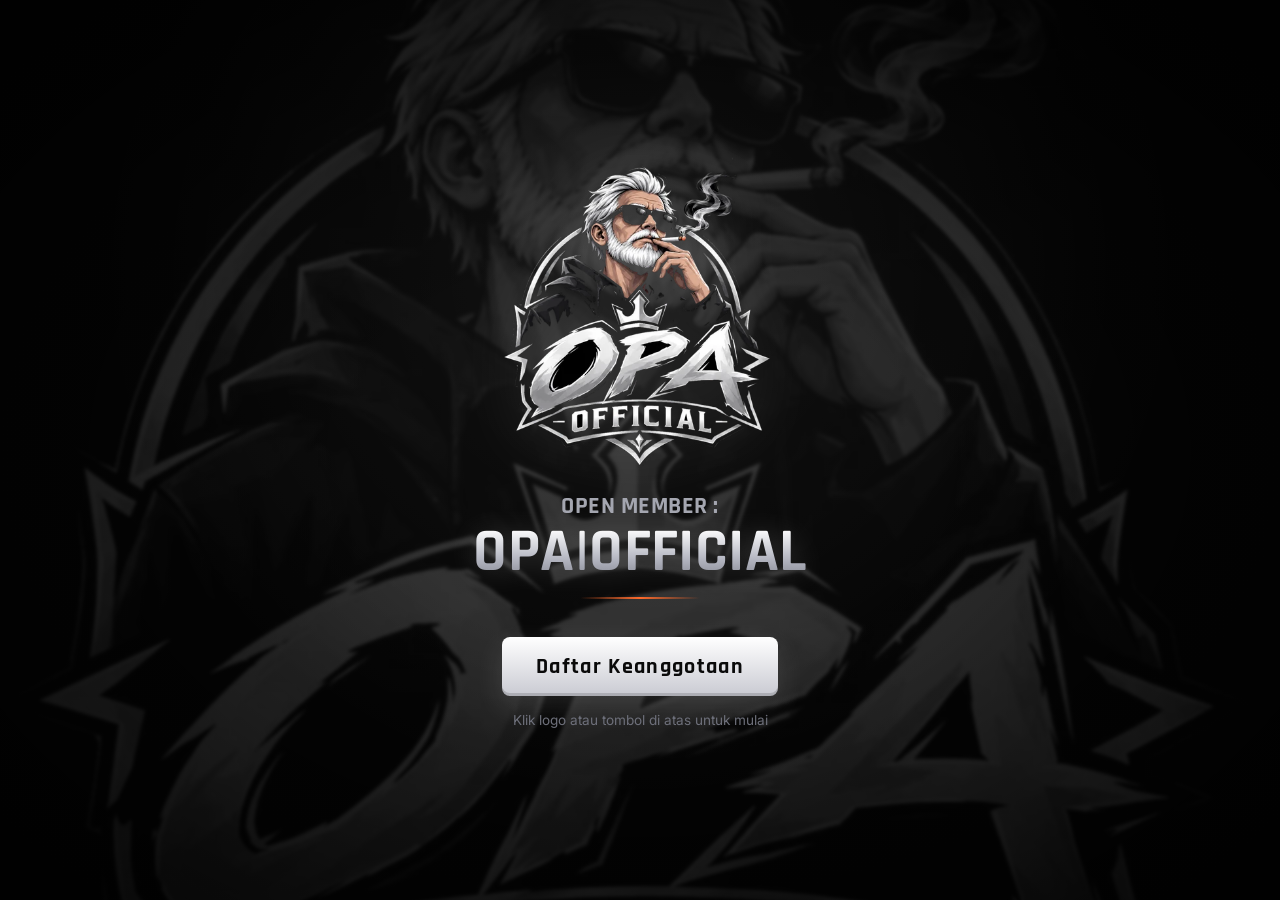
==== index.html @ 1a326c4a "Rename form-open-member.html to index.html" ====
<!DOCTYPE html>
<html lang="id">
<head>
<meta charset="UTF-8">
<meta name="viewport" content="width=device-width, initial-scale=1">
<title>OPEN MEMBER : OPA|OFFICIAL</title>
<link rel="icon" type="image/png" href="[data-uri]">
<link rel="preconnect" href="https://fonts.googleapis.com">
<link rel="preconnect" href="https://fonts.gstatic.com" crossorigin>
<link href="https://fonts.googleapis.com/css2?family=Inter:wght@400;500;600&family=Rajdhani:wght@600;700&display=swap" rel="stylesheet">
<style>
  :root {
    --black: #050505;
    --panel: rgba(16, 16, 20, 0.74);
    --field: rgba(255, 255, 255, 0.045);
    --line: rgba(255, 255, 255, 0.14);
    --line-strong: rgba(255, 255, 255, 0.4);
    --silver: #E9EAEE;
    --silver-dim: #A4A6B0;
    --ember: #FF6A2B;
    --ok: #7BE0A0;
    --error: #FF8A8A;
  }
  * { box-sizing: border-box; margin: 0; padding: 0; }
  html { -webkit-text-size-adjust: 100%; }

  body {
    font-family: 'Inter', system-ui, sans-serif;
    background: var(--black);
    color: var(--silver);
    min-height: 100vh;
    min-height: 100dvh;
    line-height: 1.5;
    overflow-x: hidden;
  }

  /* ===== BACKGROUND LOGO ===== */
  .bg { position: fixed; inset: 0; z-index: -3;
    background: radial-gradient(ellipse at 50% 30%, rgba(255,255,255,0.07) 0%, transparent 60%), var(--black); }
  .bg-logo {
    position: fixed; z-index: -2; top: 50%; left: 50%;
    width: min(150vmax, 1500px); aspect-ratio: 1;
    transform: translate(-50%, -46%);
    background: url("[data-uri]") center / contain no-repeat;
    opacity: 0.16; filter: grayscale(1) blur(1.5px); pointer-events: none;
  }
  .bg-vignette { position: fixed; inset: 0; z-index: -1;
    background: radial-gradient(ellipse at center, transparent 30%, rgba(0,0,0,0.85) 100%); pointer-events: none; }

  /* ===== KERANGKA HALAMAN + ANIMASI ===== */
  .stage { position: relative; min-height: 100vh; min-height: 100dvh; }
  .page {
    display: none;
    max-width: 540px; margin: 0 auto;
    padding: 30px 16px 56px;
    min-height: 100vh; min-height: 100dvh;
  }
  .page.active { display: block; }
  .page.enter-fwd  { animation: inFwd  .55s cubic-bezier(.2,.8,.2,1) both; }
  .page.enter-back { animation: inBack .55s cubic-bezier(.2,.8,.2,1) both; }
  .page.leave-fwd  { display: block; position: absolute; inset: 0; width: 100%; animation: outFwd  .35s ease-in both; pointer-events: none; }
  .page.leave-back { display: block; position: absolute; inset: 0; width: 100%; animation: outBack .35s ease-in both; pointer-events: none; }
  @keyframes inFwd   { from { opacity: 0; transform: translateX(46px) scale(.985); filter: blur(6px); } to { opacity: 1; transform: none; filter: none; } }
  @keyframes inBack  { from { opacity: 0; transform: translateX(-46px) scale(.985); filter: blur(6px); } to { opacity: 1; transform: none; filter: none; } }
  @keyframes outFwd  { to { opacity: 0; transform: translateX(-46px) scale(.985); filter: blur(6px); } }
  @keyframes outBack { to { opacity: 0; transform: translateX(46px) scale(.985); filter: blur(6px); } }

  /* Indikator langkah */
  .steps { display: flex; gap: 8px; justify-content: center; margin-bottom: 22px; }
  .steps span { width: 34px; height: 4px; border-radius: 4px; background: rgba(255,255,255,0.16); transition: background .3s, width .3s; }
  .steps span.on { background: var(--silver); }
  .steps span.now { background: var(--ember); width: 48px; }

  /* ===== JUDUL ===== */
  .logo { width: clamp(170px, 52vw, 250px); height: auto; display: block; margin: 0 auto 6px;
    filter: drop-shadow(0 10px 34px rgba(255,255,255,0.14)); }
  .logo-sm { width: clamp(96px, 28vw, 130px); }
  h1 { font-family: 'Rajdhani', sans-serif; font-weight: 700; line-height: 1; letter-spacing: 0.02em; text-align: center; }
  h1 .top { display: block; font-size: clamp(1.15rem, 4.6vw, 1.5rem); color: var(--silver-dim); margin-bottom: 4px; }
  h1 .name {
    display: block; font-size: clamp(2.2rem, 10.2vw, 3.8rem);
    background: linear-gradient(180deg, #FFFFFF 10%, #B5B7C2 60%, #7D7F8A 100%);
    -webkit-background-clip: text; background-clip: text; -webkit-text-fill-color: transparent;
    filter: drop-shadow(0 2px 14px rgba(255,255,255,0.18));
  }
  h2.title {
    font-family: 'Rajdhani', sans-serif; font-weight: 700; text-align: center;
    font-size: clamp(2rem, 9vw, 2.8rem); line-height: 1.05; letter-spacing: 0.03em;
    background: linear-gradient(180deg, #FFFFFF 10%, #A9ABB6 100%);
    -webkit-background-clip: text; background-clip: text; -webkit-text-fill-color: transparent;
  }
  .rule { width: 120px; height: 2px; margin: 14px auto 12px; background: linear-gradient(90deg, transparent, var(--ember), transparent); }
  .sub { color: var(--silver-dim); font-size: 0.96rem; max-width: 40ch; margin: 0 auto; text-align: center; }

  /* ===== HALAMAN 1: LANDING ===== */
  #p1 { display: none; }
  #p1.active, #p1.leave-fwd, #p1.leave-back { display: flex; }
  #p1 { flex-direction: column; align-items: center; justify-content: center; text-align: center; }
  #p1.leave-fwd, #p1.leave-back { position: absolute; }
  .logo-btn {
    background: none; border: 0; cursor: pointer; display: block; margin: 0 auto 10px; position: relative;
    -webkit-tap-highlight-color: transparent; border-radius: 50%;
  }
  .logo-btn .logo { width: clamp(230px, 68vw, 340px); margin: 0 auto; transition: transform .3s cubic-bezier(.2,.8,.2,1), filter .3s;
    animation: float 4.5s ease-in-out infinite; }
  .logo-btn:hover .logo { transform: scale(1.05); filter: drop-shadow(0 14px 44px rgba(255,255,255,0.28)); }
  .logo-btn:active .logo { transform: scale(.97); }
  .logo-btn:focus-visible { outline: 3px solid var(--ember); outline-offset: 6px; }
  @keyframes float { 0%,100% { transform: translateY(0); } 50% { transform: translateY(-9px); } }
  .logo-btn:hover .logo, .logo-btn:active .logo { animation: none; }

  .cta {
    margin-top: 26px; font-family: 'Rajdhani', sans-serif; font-weight: 700; font-size: 1.4rem; letter-spacing: 0.06em;
    color: #0A0A0A; background: linear-gradient(180deg, #FFFFFF 0%, #C9CAD2 100%);
    border: 0; border-radius: 8px; padding: 15px 34px; cursor: pointer;
    box-shadow: 0 10px 30px rgba(255,255,255,0.12), inset 0 -3px 0 rgba(0,0,0,0.15);
    transition: transform .1s, filter .2s, box-shadow .2s;
  }
  .cta:hover { filter: brightness(1.06); box-shadow: 0 14px 36px rgba(255,255,255,0.2), inset 0 -3px 0 rgba(0,0,0,0.15); }
  .cta:active { transform: translateY(1px); }
  .tap-hint { margin-top: 14px; color: #6E707B; font-size: 0.85rem; }

  /* ===== KARTU ===== */
  .card {
    position: relative; background: var(--panel);
    -webkit-backdrop-filter: blur(14px); backdrop-filter: blur(14px);
    border: 1px solid var(--line); padding: 26px 22px 24px;
    clip-path: polygon(0 0, calc(100% - 26px) 0, 100% 26px, 100% 100%, 26px 100%, 0 calc(100% - 26px));
    box-shadow: 0 30px 60px rgba(0,0,0,0.5);
  }
  .card::before { content: ""; position: absolute; top: 0; left: 0; right: 26px; height: 2px;
    background: linear-gradient(90deg, var(--ember), rgba(255,106,43,0) 70%); }
  .page header { margin-bottom: 22px; }

  /* ===== HALAMAN 2: PERATURAN ===== */
  .rules { list-style: none; }
  .rules li { display: flex; gap: 13px; align-items: flex-start; padding: 11px 0; border-bottom: 1px solid rgba(255,255,255,0.08); }
  .rules li:last-child { border-bottom: 0; }
  .rules .ic { flex: 0 0 24px; height: 24px; border-radius: 6px; background: rgba(255,106,43,0.14); border: 1px solid rgba(255,106,43,0.5);
    display: grid; place-items: center; margin-top: 1px; }
  .rules .ic svg { width: 14px; height: 14px; stroke: var(--ember); }
  .rules b { display: block; font-weight: 600; color: #fff; }
  .rules small { display: block; color: var(--silver-dim); font-size: 0.86rem; margin-top: 1px; }
  .rules .stat { margin-left: auto; align-self: center; flex: none; font-family: 'Rajdhani', sans-serif; font-weight: 700; font-size: 1.05rem;
    color: #0A0A0A; background: linear-gradient(180deg,#fff,#C9CAD2); border-radius: 6px; padding: 2px 10px; }

  .agree { display: flex; gap: 12px; align-items: flex-start; margin-top: 20px; padding: 14px; cursor: pointer;
    background: var(--field); border: 1px solid var(--line); border-radius: 8px; transition: border-color .15s; }
  .agree:hover { border-color: var(--line-strong); }
  .agree input { position: absolute; opacity: 0; pointer-events: none; }
  .agree .box { flex: 0 0 22px; height: 22px; border-radius: 5px; border: 1.5px solid var(--line-strong); display: grid; place-items: center; margin-top: 1px; transition: all .15s; }
  .agree .box svg { width: 14px; height: 14px; stroke: #111; opacity: 0; transform: scale(.5); transition: all .15s; }
  .agree input:checked + .box { background: #fff; border-color: #fff; }
  .agree input:checked + .box svg { opacity: 1; transform: scale(1); }
  .agree input:focus-visible + .box { outline: 2px solid var(--ember); outline-offset: 2px; }
  .agree span.t { font-size: 0.93rem; }

  /* ===== HALAMAN 3: FASILITAS ===== */
  .fac { display: grid; gap: 14px; }
  .fac-item { display: flex; gap: 16px; align-items: center; padding: 16px; background: var(--field); border: 1px solid var(--line); border-radius: 10px; }
  .fac-item .num { flex: 0 0 46px; height: 46px; display: grid; place-items: center; border-radius: 10px;
    font-family: 'Rajdhani', sans-serif; font-weight: 700; font-size: 1.6rem; color: #0A0A0A; background: linear-gradient(180deg,#fff,#C9CAD2); }
  .fac-item b { display: block; font-size: 1.05rem; color: #fff; }
  .fac-item small { color: var(--silver-dim); }
  .fac-soon { display: flex; gap: 12px; align-items: center; padding: 15px 16px; border: 1.5px dashed rgba(255,106,43,0.55); border-radius: 10px; color: #FFC3A6; background: rgba(255,106,43,0.06); }
  .fac-soon svg { flex: none; width: 22px; height: 22px; stroke: var(--ember); }
  .fac-soon b { display: block; color: #FFD9C4; }
  .fac-soon small { color: #C9987F; }

  /* ===== HALAMAN 4: FORM ===== */
  .field { margin-bottom: 20px; }
  label, .label { display: block; font-weight: 600; font-size: 0.93rem; margin-bottom: 8px; color: var(--silver); }
  .hint { font-weight: 400; color: var(--silver-dim); font-size: 0.82rem; margin-left: 4px; }

  input[type="text"], input[type="tel"], input[type="number"] {
    width: 100%; background: var(--field); border: 1px solid var(--line); border-radius: 8px; color: #fff;
    font: inherit; padding: 14px 15px; transition: border-color .15s, background .15s, box-shadow .15s;
  }
  input::placeholder { color: #6E707B; }
  input[type="text"]:focus, input[type="tel"]:focus, input[type="number"]:focus {
    outline: none; border-color: var(--silver); background: rgba(255,255,255,0.075); box-shadow: 0 0 0 3px rgba(255,255,255,0.12); }
  input.invalid { border-color: var(--error); }
  input.valid { border-color: rgba(123,224,160,0.7); }
  input[type=number]::-webkit-inner-spin-button { opacity: .4; }

  /* Input WhatsApp dengan awalan +62 */
  .wa-wrap { display: flex; align-items: stretch; }
  .wa-wrap .prefix { display: flex; align-items: center; gap: 6px; padding: 0 13px; background: rgba(255,255,255,0.09);
    border: 1px solid var(--line); border-right: 0; border-radius: 8px 0 0 8px; font-weight: 600; color: #fff; white-space: nowrap; }
  .wa-wrap input { border-radius: 0 8px 8px 0; letter-spacing: .04em; }
  .wa-preview { margin-top: 8px; padding: 9px 12px; border-radius: 8px; font-size: 0.88rem; display: none;
    background: rgba(123,224,160,0.08); border: 1px solid rgba(123,224,160,0.35); color: var(--ok); }
  .wa-preview.show { display: block; }
  .wa-preview b { color: #fff; letter-spacing: .04em; }

  .choices { display: flex; flex-wrap: wrap; gap: 10px; }
  .choices input { position: absolute; opacity: 0; pointer-events: none; }
  .choices label { margin: 0; cursor: pointer; background: var(--field); border: 1px solid var(--line); border-radius: 8px;
    padding: 11px 18px; font-weight: 500; color: var(--silver-dim); transition: all .15s; }
  .choices label:hover { border-color: var(--line-strong); color: var(--silver); }
  .choices input:checked + label { background: linear-gradient(180deg, #FFFFFF, #CFD0D8); border-color: #fff; color: #111; font-weight: 600; box-shadow: 0 6px 20px rgba(255,255,255,0.14); }
  .choices input:focus-visible + label { outline: 2px solid var(--ember); outline-offset: 2px; }

  /* Kolom Discord yang muncul saat pilih Ya */
  .reveal { display: grid; grid-template-rows: 0fr; opacity: 0; transition: grid-template-rows .4s cubic-bezier(.2,.8,.2,1), opacity .35s, margin .4s; margin-top: 0; }
  .reveal > div { overflow: hidden; }
  .reveal.open { grid-template-rows: 1fr; opacity: 1; margin-top: 14px; }
  .reveal .inner { padding: 2px 2px 4px; }

  .msg { color: var(--error); font-size: 0.84rem; margin-top: 6px; min-height: 1em; }

  /* Tombol umum */
  .btn-main {
    width: 100%; margin-top: 8px; font-family: 'Rajdhani', sans-serif; font-weight: 700; font-size: 1.35rem; letter-spacing: 0.06em;
    color: #0A0A0A; background: linear-gradient(180deg, #FFFFFF 0%, #C9CAD2 100%); border: 0; border-radius: 8px; padding: 15px; cursor: pointer;
    box-shadow: 0 10px 30px rgba(255,255,255,0.12), inset 0 -3px 0 rgba(0,0,0,0.15); transition: transform .1s, box-shadow .2s, filter .2s, opacity .2s;
  }
  .btn-main:hover:not(:disabled) { filter: brightness(1.06); box-shadow: 0 14px 36px rgba(255,255,255,0.2), inset 0 -3px 0 rgba(0,0,0,0.15); }
  .btn-main:active:not(:disabled) { transform: translateY(1px); }
  .btn-main:disabled { opacity: .35; cursor: not-allowed; box-shadow: none; }
  .btn-back { display: block; margin: 14px auto 0; background: none; border: 0; color: var(--silver-dim); font: inherit; font-weight: 500; cursor: pointer; padding: 8px 14px; border-radius: 6px; }
  .btn-back:hover { color: #fff; background: rgba(255,255,255,0.06); }
  button:focus-visible { outline: 3px solid var(--ember); outline-offset: 3px; }

  .hp { position: absolute; left: -9999px; }

  /* ===== SUKSES ===== */
  .done { display: none; text-align: center; padding: 14px 4px 6px; }
  .done .check { width: 64px; height: 64px; margin: 0 auto 14px; border-radius: 50%; display: grid; place-items: center;
    background: rgba(123,224,160,0.12); border: 2px solid var(--ok); animation: pop .5s cubic-bezier(.2,1.4,.4,1) both; }
  .done .check svg { width: 30px; height: 30px; stroke: var(--ok); }
  @keyframes pop { from { transform: scale(.3); opacity: 0; } to { transform: none; opacity: 1; } }
  .done h2 { font-family: 'Rajdhani', sans-serif; font-size: 2.2rem; line-height: 1.05; margin-bottom: 10px;
    background: linear-gradient(180deg, #fff, #A9ABB6); -webkit-background-clip: text; background-clip: text; -webkit-text-fill-color: transparent; }
  .done p { color: var(--silver-dim); }
  .done button.again { margin-top: 20px; background: transparent; color: var(--silver); border: 1px solid var(--line-strong); border-radius: 8px; padding: 11px 20px; font: inherit; font-weight: 600; cursor: pointer; }
  .done button.again:hover { background: rgba(255,255,255,0.08); }

  footer { text-align: center; margin-top: 22px; color: #5F616C; font-size: 0.8rem; }

  @media (prefers-reduced-motion: reduce) {
    * { animation-duration: .01ms !important; animation-iteration-count: 1 !important; transition-duration: .01ms !important; }
  }
</style>

</head>
<body>
<div class="bg" aria-hidden="true"></div>
<div class="bg-logo" aria-hidden="true"></div>
<div class="bg-vignette" aria-hidden="true"></div>

<div class="stage">

  <!-- ================= HALAMAN 1: LOGO ================= -->
  <section class="page active" id="p1" data-step="1">
    <button class="logo-btn" type="button" data-go="2" aria-label="Daftar Keanggotaan OPA Official">
      <img class="logo" data-logo alt="Logo OPA Official">
    </button>
    <h1>
      <span class="top">OPEN MEMBER :</span>
      <span class="name">OPA|OFFICIAL</span>
    </h1>
    <div class="rule"></div>
    <button class="cta" type="button" data-go="2">Daftar Keanggotaan</button>
    <p class="tap-hint">Klik logo atau tombol di atas untuk mulai</p>
  </section>

  <!-- ================= HALAMAN 2: PERATURAN ================= -->
  <section class="page" id="p2" data-step="2">
    <div class="steps" aria-hidden="true"><span></span><span></span><span></span><span></span></div>
    <header>
      <img class="logo logo-sm" data-logo alt="">
      <h2 class="title">PERSYARATAN</h2>
      <div class="rule"></div>
      <p class="sub">Baca semua syarat di bawah. Kamu hanya bisa lanjut kalau memenuhi semuanya.</p>
    </header>

    <div class="card">
      <ul class="rules">
        <li><span class="ic"><svg viewBox="0 0 24 24" fill="none" stroke-width="3" stroke-linecap="round" stroke-linejoin="round"><path d="M5 12.5l4.5 4.5L19 7.5"/></svg></span><div><b>Akun pribadi</b><small>Bukan akun titipan.</small></div></li>
        <li><span class="ic"><svg viewBox="0 0 24 24" fill="none" stroke-width="3" stroke-linecap="round" stroke-linejoin="round"><path d="M5 12.5l4.5 4.5L19 7.5"/></svg></span><div><b>No double guild</b><small>Tidak tergabung di guild lain.</small></div></li>
        <li><span class="ic"><svg viewBox="0 0 24 24" fill="none" stroke-width="3" stroke-linecap="round" stroke-linejoin="round"><path d="M5 12.5l4.5 4.5L19 7.5"/></svg></span><div><b>Player aktif</b><small>Aktif di game maupun Discord.</small></div></li>
        <li><span class="ic"><svg viewBox="0 0 24 24" fill="none" stroke-width="3" stroke-linecap="round" stroke-linejoin="round"><path d="M5 12.5l4.5 4.5L19 7.5"/></svg></span><div><b>Usia 18+</b><small>Sudah dewasa.</small></div><span class="stat">18+</span></li>
        <li><span class="ic"><svg viewBox="0 0 24 24" fill="none" stroke-width="3" stroke-linecap="round" stroke-linejoin="round"><path d="M5 12.5l4.5 4.5L19 7.5"/></svg></span><div><b>No kutu loncat</b><small>Tidak pindah-pindah guild.</small></div></li>
        <li><span class="ic"><svg viewBox="0 0 24 24" fill="none" stroke-width="3" stroke-linecap="round" stroke-linejoin="round"><path d="M5 12.5l4.5 4.5L19 7.5"/></svg></span><div><b>Level akun minimal 40</b><small>Minimum level akun untuk bergabung.</small></div><span class="stat">Lv 40</span></li>
        <li><span class="ic"><svg viewBox="0 0 24 24" fill="none" stroke-width="3" stroke-linecap="round" stroke-linejoin="round"><path d="M5 12.5l4.5 4.5L19 7.5"/></svg></span><div><b>Siap CN</b><small>War, room, dan turnamen.</small></div></li>
        <li><span class="ic"><svg viewBox="0 0 24 24" fill="none" stroke-width="3" stroke-linecap="round" stroke-linejoin="round"><path d="M5 12.5l4.5 4.5L19 7.5"/></svg></span><div><b>Good attitude</b><small>Asik, sopan, dan mudah berbaur.</small></div></li>
        <li><span class="ic"><svg viewBox="0 0 24 24" fill="none" stroke-width="3" stroke-linecap="round" stroke-linejoin="round"><path d="M5 12.5l4.5 4.5L19 7.5"/></svg></span><div><b>Siap membentuk tim</b><small>Di dalam guild.</small></div></li>
        <li><span class="ic"><svg viewBox="0 0 24 24" fill="none" stroke-width="3" stroke-linecap="round" stroke-linejoin="round"><path d="M5 12.5l4.5 4.5L19 7.5"/></svg></span><div><b>Tidak menggunakan cheat</b><small>Tidak pakai cheat, file, atau pihak ketiga.</small></div></li>
        <li><span class="ic"><svg viewBox="0 0 24 24" fill="none" stroke-width="3" stroke-linecap="round" stroke-linejoin="round"><path d="M5 12.5l4.5 4.5L19 7.5"/></svg></span><div><b>Siap mengikuti arahan</b><small>Patuh pada arahan dan peraturan guild.</small></div></li>
      </ul>

      <label class="agree" for="agree">
        <input type="checkbox" id="agree">
        <span class="box"><svg viewBox="0 0 24 24" fill="none" stroke-width="3.2" stroke-linecap="round" stroke-linejoin="round"><path d="M5 12.5l4.5 4.5L19 7.5"/></svg></span>
        <span class="t">Saya sudah membaca dan memenuhi semua persyaratan di atas.</span>
      </label>

      <button class="btn-main" type="button" id="toP3" data-go="3" disabled>Lanjut</button>
      <button class="btn-back" type="button" data-go="1">Kembali</button>
    </div>
  </section>

  <!-- ================= HALAMAN 3: FASILITAS ================= -->
  <section class="page" id="p3" data-step="3">
    <div class="steps" aria-hidden="true"><span></span><span></span><span></span><span></span></div>
    <header>
      <img class="logo logo-sm" data-logo alt="">
      <h2 class="title">GUILD FACILITIES</h2>
      <div class="rule"></div>
      <p class="sub">Yang kamu dapat setelah jadi member OPA OFFICIAL.</p>
    </header>

    <div class="card">
      <div class="fac">
        <div class="fac-item">
          <div class="num">1</div>
          <div><b>FT Di Tanggung Admin</b><small>Biaya FT ditanggung penuh oleh admin.</small></div>
        </div>
        <div class="fac-item">
          <div class="num">2</div>
          <div><b>Turnamen Guild Berhadiah</b><small>Turnamen internal dengan hadiah untuk member.</small></div>
        </div>
        <div class="fac-soon">
          <svg viewBox="0 0 24 24" fill="none" stroke-width="2" stroke-linecap="round" stroke-linejoin="round"><path d="M12 3v3M12 18v3M3 12h3M18 12h3M5.6 5.6l2.1 2.1M16.3 16.3l2.1 2.1M18.4 5.6l-2.1 2.1M7.7 16.3l-2.1 2.1"/></svg>
          <div><b>Fasilitas akan terus bertambah</b><small>Diupdate setiap guild makin besar.</small></div>
        </div>
      </div>

      <button class="btn-main" type="button" data-go="4" style="margin-top:22px;">Lanjut isi data</button>
      <button class="btn-back" type="button" data-go="2">Kembali</button>
    </div>
  </section>

  <!-- ================= HALAMAN 4: FORM ================= -->
  <section class="page" id="p4" data-step="4">
    <div class="steps" aria-hidden="true"><span></span><span></span><span></span><span></span></div>
    <header>
      <img class="logo logo-sm" data-logo alt="">
      <h2 class="title">DATA PENDAFTARAN</h2>
      <div class="rule"></div>
      <p class="sub">Isi dengan benar. Admin akan menghubungi lewat WhatsApp.</p>
    </header>

    <div class="card">
      <form id="form" novalidate>
        <input type="text" name="_honey" class="hp" tabindex="-1" autocomplete="off">

        <div class="field">
          <label for="nickname">Nickname</label>
          <input type="text" id="nickname" name="Nickname" placeholder="Nama panggilan di game" autocomplete="off" required>
          <div class="msg" data-for="nickname"></div>
        </div>

        <div class="field">
          <label for="idgame">ID Game</label>
          <input type="text" id="idgame" name="ID Game" placeholder="Contoh: 123456789" inputmode="numeric" autocomplete="off" required>
          <div class="msg" data-for="idgame"></div>
        </div>

        <div class="field">
          <label for="wa">No. WhatsApp <span class="hint">(tanpa angka 0 di depan)</span></label>
          <div class="wa-wrap">
            <span class="prefix">🇮🇩 +62</span>
            <input type="tel" id="wa" placeholder="812 3456 7890" inputmode="numeric" autocomplete="off" maxlength="14" required>
          </div>
          <div class="wa-preview" id="waPreview" aria-live="polite">Nomor yang tersimpan: <b id="waShow"></b></div>
          <div class="msg" data-for="wa"></div>
        </div>

        <div class="field">
          <label for="wa2">Ketik ulang No. WhatsApp <span class="hint">(biar tidak salah)</span></label>
          <div class="wa-wrap">
            <span class="prefix">🇮🇩 +62</span>
            <input type="tel" id="wa2" placeholder="Ulangi nomor di atas" inputmode="numeric" autocomplete="off" maxlength="14" required>
          </div>
          <div class="msg" data-for="wa2"></div>
        </div>

        <div class="field">
          <label for="usia">Usia</label>
          <input type="number" id="usia" name="Usia" placeholder="Minimal 18" min="18" max="80" inputmode="numeric" required>
          <div class="msg" data-for="usia"></div>
        </div>

        <div class="field">
          <span class="label">Level Akun <span class="hint">(minimal Lv 40)</span></span>
          <div class="choices" role="radiogroup" aria-label="Level Akun">
            <input type="radio" id="lv1" name="Level Akun" value="40 - 59"><label for="lv1">40 - 59</label>
            <input type="radio" id="lv2" name="Level Akun" value="60 - 79"><label for="lv2">60 - 79</label>
            <input type="radio" id="lv3" name="Level Akun" value="80+"><label for="lv3">80+</label>
          </div>
          <div class="msg" data-for="level"></div>
        </div>

        <div class="field">
          <span class="label">Siap Cn? <span class="hint">(war / room / turnamen)</span></span>
          <div class="choices" role="radiogroup" aria-label="Siap Cn">
            <input type="radio" id="cn1" name="Siap Cn" value="Siap"><label for="cn1">Siap</label>
            <input type="radio" id="cn2" name="Siap Cn" value="Belum siap"><label for="cn2">Belum siap</label>
          </div>
          <div class="msg" data-for="cn"></div>
        </div>

        <div class="field">
          <span class="label">Apakah kamu punya Discord?</span>
          <div class="choices" role="radiogroup" aria-label="Punya Discord">
            <input type="radio" id="dc1" name="Punya Discord" value="Ya"><label for="dc1">Ya</label>
            <input type="radio" id="dc2" name="Punya Discord" value="Tidak"><label for="dc2">Tidak</label>
          </div>
          <div class="reveal" id="dcReveal">
            <div><div class="inner">
              <label for="dcname">Username Discord</label>
              <input type="text" id="dcname" name="Username Discord" placeholder="Contoh: opa_official" autocomplete="off" autocapitalize="none" spellcheck="false">
              <div class="msg" data-for="dcname"></div>
            </div></div>
          </div>
          <div class="msg" data-for="dc"></div>
        </div>

        <!-- Nomor final (format 62xxxx) dikirim lewat field tersembunyi ini -->
        <input type="hidden" name="No. WhatsApp" id="waFinal">

        <input type="hidden" name="_subject" value="Pendaftar Member Baru - OPA OFFICIAL">
        <input type="hidden" name="_captcha" value="false">
        <input type="hidden" name="_template" value="table">

        <button type="submit" class="btn-main" id="btn">Daftar sekarang</button>
        <div class="msg" id="formError" role="alert" style="margin-top:12px;text-align:center;"></div>
      </form>

      <div class="done" id="done" role="status">
        <div class="check"><svg viewBox="0 0 24 24" fill="none" stroke-width="3" stroke-linecap="round" stroke-linejoin="round"><path d="M5 12.5l4.5 4.5L19 7.5"/></svg></div>
        <h2>Pendaftaran terkirim</h2>
        <p>Data kamu sudah diterima admin OPA OFFICIAL. Tunggu kabar lewat WhatsApp ya.</p>
        <button type="button" class="again" id="again">Daftarkan orang lain</button>
      </div>

      <button class="btn-back" type="button" data-go="3" id="backFromForm">Kembali</button>
    </div>
    <footer>OPA OFFICIAL</footer>
  </section>

</div>

<script>
  const LOGO_SRC = "[data-uri]";
  document.querySelectorAll("img[data-logo]").forEach(i => i.src = LOGO_SRC);

  // ============================================================
  // GANTI dengan email kamu. Contoh: "namakamu@gmail.com"
  // ============================================================
  const EMAIL_TUJUAN = "yosuajf90@gmail.com";

  /* ---------- Navigasi halaman + animasi ---------- */
  const pages = { 1: document.getElementById('p1'), 2: document.getElementById('p2'), 3: document.getElementById('p3'), 4: document.getElementById('p4') };
  let current = 1, busy = false;

  function paintSteps(n) {
    document.querySelectorAll('.steps').forEach(s => {
      [...s.children].forEach((dot, i) => {
        dot.className = '';
        const step = i + 1;               // 1..4 -> halaman 1..4
        if (step < n - 0) { if (step < n) dot.className = 'on'; }
        if (step === n - 0 && n >= 2) dot.className = '';
      });
    });
  }
  // Indikator: 3 titik = halaman 2,3,4  (halaman 1 tidak punya indikator)
  function updateDots(n) {
    document.querySelectorAll('.steps').forEach(s => {
      const dots = [...s.children];
      dots.forEach((d, i) => {
        const pageNum = i + 1;
        d.className = pageNum < n ? 'on' : (pageNum === n ? 'now' : '');
      });
    });
  }

  function go(to) {
    if (busy || to === current) return;
    busy = true;
    const from = current, fwd = to > from;
    const outEl = pages[from], inEl = pages[to];

    outEl.classList.add(fwd ? 'leave-fwd' : 'leave-back');
    inEl.classList.add('active', fwd ? 'enter-fwd' : 'enter-back');
    window.scrollTo({ top: 0 });
    updateDots(to);

    setTimeout(() => {
      outEl.classList.remove('active', 'leave-fwd', 'leave-back');
      inEl.classList.remove('enter-fwd', 'enter-back');
      current = to; busy = false;
      const focusTarget = inEl.querySelector('h2, h1');
      if (focusTarget) { focusTarget.setAttribute('tabindex', '-1'); focusTarget.focus({ preventScroll: true }); }
    }, 560);
  }
  document.addEventListener('click', e => {
    const el = e.target.closest('[data-go]');
    if (!el || el.disabled) return;
    go(Number(el.dataset.go));
  });
  updateDots(1);

  /* ---------- Halaman 2: wajib centang ---------- */
  const agree = document.getElementById('agree');
  const toP3 = document.getElementById('toP3');
  agree.addEventListener('change', () => { toP3.disabled = !agree.checked; });

  /* ---------- Nomor WhatsApp: cegah salah input ---------- */
  const form = document.getElementById('form');
  const wa = document.getElementById('wa');
  const wa2 = document.getElementById('wa2');
  const waPreview = document.getElementById('waPreview');
  const waShow = document.getElementById('waShow');

  // Bersihkan: hanya angka, buang 0 / 62 / +62 di depan, maksimal 12 digit
  function cleanWA(raw) {
    let d = raw.replace(/\D/g, '');
    if (d.startsWith('62')) d = d.slice(2);
    if (d.startsWith('0')) d = d.replace(/^0+/, '');
    return d.slice(0, 12);
  }
  function groupWA(d) { return d.replace(/(\d{3})(\d{4})?(\d{0,5})?/, (m, a, b, c) => [a, b, c].filter(Boolean).join(' ')); }

  function onWAInput(el) {
    const d = cleanWA(el.value);
    el.value = groupWA(d);
    el.classList.remove('invalid', 'valid');
  }
  wa.addEventListener('input', () => {
    onWAInput(wa);
    const d = wa.value.replace(/\s/g, '');
    if (d.length >= 9) { waShow.textContent = '+62 ' + groupWA(d); waPreview.classList.add('show'); }
    else waPreview.classList.remove('show');
    if (wa2.value) onWAInput(wa2);
  });
  wa2.addEventListener('input', () => onWAInput(wa2));
  // Cegah tempel karakter aneh & tetap dibersihkan
  [wa, wa2].forEach(el => el.addEventListener('paste', () => setTimeout(() => el.dispatchEvent(new Event('input')), 0)));
  // Cegah ketik huruf
  [wa, wa2].forEach(el => el.addEventListener('keydown', e => {
    if (e.ctrlKey || e.metaKey || e.key.length > 1) return;
    if (!/\d| /.test(e.key)) e.preventDefault();
  }));

  /* ---------- Discord: tampil bila pilih Ya ---------- */
  const dcReveal = document.getElementById('dcReveal');
  const dcname = document.getElementById('dcname');
  document.querySelectorAll('input[name="Punya Discord"]').forEach(r => r.addEventListener('change', () => {
    const yes = form.querySelector('input[name="Punya Discord"]:checked').value === 'Ya';
    dcReveal.classList.toggle('open', yes);
    dcname.required = yes;
    if (!yes) { dcname.value = ''; setMsg('dcname', ''); dcname.classList.remove('invalid'); }
    else setTimeout(() => dcname.focus({ preventScroll: true }), 300);
  }));

  /* ---------- Validasi ---------- */
  const formError = document.getElementById('formError');
  const btn = document.getElementById('btn');
  const done = document.getElementById('done');
  const backBtn = document.getElementById('backFromForm');

  function setMsg(key, text) { const el = document.querySelector('[data-for="' + key + '"]'); if (el) el.textContent = text; }

  function validate() {
    let ok = true, firstBad = null;
    const bad = (el, key, text) => { setMsg(key, text); if (el) el.classList.add('invalid'); ok = false; if (!firstBad && el) firstBad = el; };

    ['nickname','idgame','wa','wa2','usia','level','cn','dc','dcname'].forEach(k => setMsg(k, ''));
    form.querySelectorAll('input').forEach(i => i.classList.remove('invalid'));
    wa.classList.remove('invalid'); wa2.classList.remove('invalid');

    const nick = form.Nickname.value.trim();
    const id = form['ID Game'].value.trim();
    const d1 = wa.value.replace(/\s/g, ''), d2 = wa2.value.replace(/\s/g, '');
    const usia = Number(form.Usia.value);

    if (nick.length < 2) bad(form.Nickname, 'nickname', 'Isi nickname minimal 2 karakter.');
    if (!/^\d{5,15}$/.test(id)) bad(form['ID Game'], 'idgame', 'ID Game hanya angka, 5 sampai 15 digit.');

    // Nomor Indonesia: setelah +62 harus mulai 8, panjang 9-12 digit
    if (!/^8\d{8,11}$/.test(d1)) bad(wa, 'wa', 'Nomor tidak valid. Harus diawali angka 8, contoh: 812 3456 7890');
    if (!d2) bad(wa2, 'wa2', 'Ketik ulang nomor WhatsApp kamu.');
    else if (d1 && d1 !== d2) bad(wa2, 'wa2', 'Nomor tidak sama dengan yang di atas. Periksa lagi.');

    if (!usia || usia < 18) bad(form.Usia, 'usia', 'Usia minimal 18 tahun.');
    else if (usia > 80) bad(form.Usia, 'usia', 'Isi usia dengan benar.');

    if (!form.querySelector('input[name="Level Akun"]:checked')) { setMsg('level', 'Pilih level akun.'); ok = false; }
    if (!form.querySelector('input[name="Siap Cn"]:checked')) { setMsg('cn', 'Pilih salah satu.'); ok = false; }

    const dc = form.querySelector('input[name="Punya Discord"]:checked');
    if (!dc) { setMsg('dc', 'Pilih Ya atau Tidak.'); ok = false; }
    else if (dc.value === 'Ya') {
      const u = dcname.value.trim();
      if (u.length < 2) bad(dcname, 'dcname', 'Isi username Discord kamu.');
    }

    if (firstBad) firstBad.scrollIntoView({ behavior: 'smooth', block: 'center' });
    return ok;
  }

  /* ---------- Kirim ---------- */
  form.addEventListener('submit', async (e) => {
    e.preventDefault();
    formError.textContent = '';
    if (!validate()) return;

    document.getElementById('waFinal').value = '+62' + wa.value.replace(/\s/g, '');
    btn.disabled = true; btn.textContent = 'Mengirim...';

    try {
      const res = await fetch('https://formsubmit.co/ajax/' + encodeURIComponent(EMAIL_TUJUAN), {
        method: 'POST', headers: { 'Accept': 'application/json' }, body: new FormData(form)
      });
      const data = await res.json();
      if (!res.ok || data.success === 'false') throw new Error(data.message || 'Gagal');
      form.style.display = 'none'; backBtn.style.display = 'none'; done.style.display = 'block';
      window.scrollTo({ top: 0, behavior: 'smooth' });
    } catch (err) {
      formError.textContent = 'Data belum terkirim. Periksa koneksi lalu tekan Daftar sekarang lagi.';
    } finally {
      btn.disabled = false; btn.textContent = 'Daftar sekarang';
    }
  });

  document.getElementById('again').addEventListener('click', () => {
    form.reset(); waPreview.classList.remove('show'); dcReveal.classList.remove('open');
    done.style.display = 'none'; form.style.display = 'block'; backBtn.style.display = 'block';
    agree.checked = false; toP3.disabled = true;
    go(1);
  });
</script>
</body>
</html>
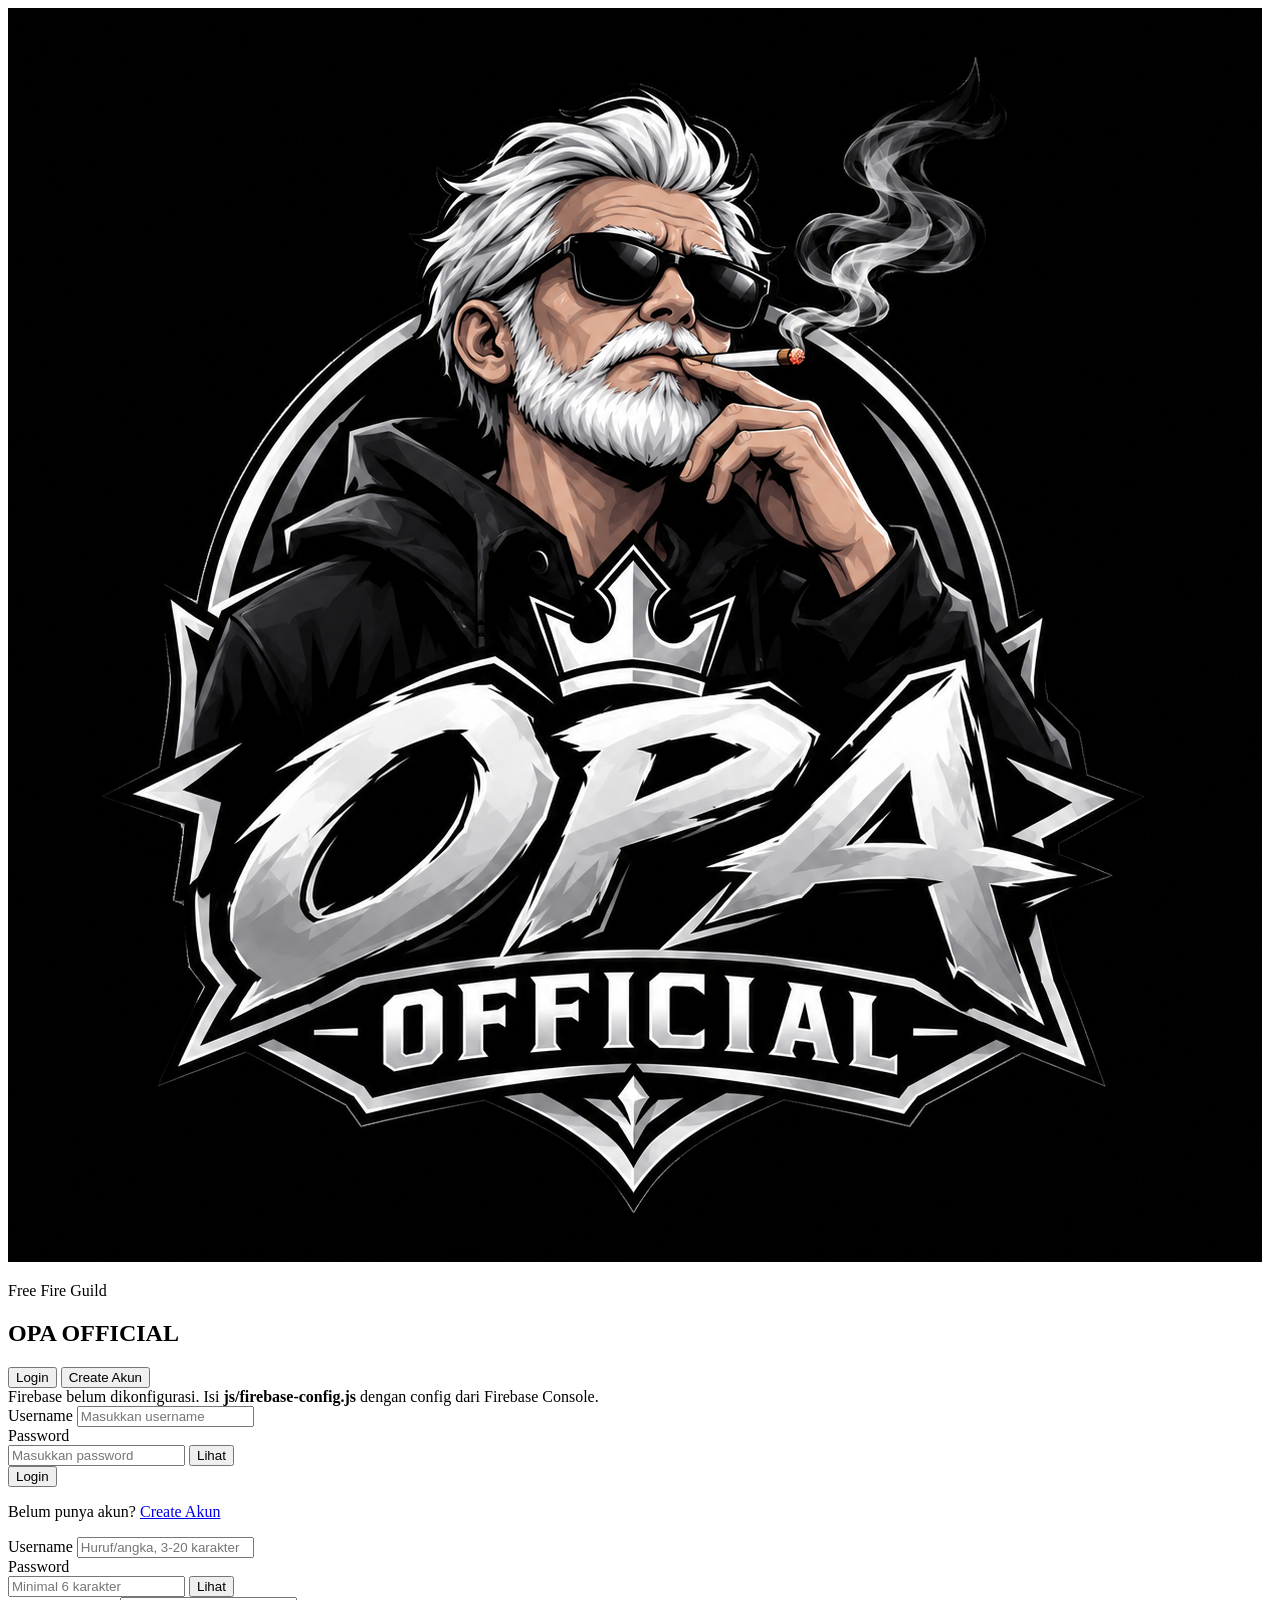
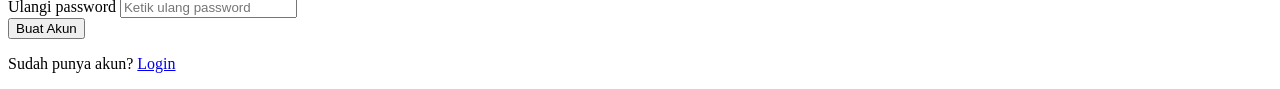
==== commit 64900092: "Add files via upload" ====
--- a/index.html
+++ b/index.html
@@ -2,636 +2,80 @@
 <html lang="id">
 <head>
 <meta charset="UTF-8">
-<meta name="viewport" content="width=device-width, initial-scale=1">
-<title>OPEN MEMBER : OPA|OFFICIAL</title>
-<link rel="icon" type="image/png" href="[data-uri]">
+<meta name="viewport" content="width=device-width, initial-scale=1.0">
+<title>Login — OPA OFFICIAL</title>
 <link rel="preconnect" href="https://fonts.googleapis.com">
 <link rel="preconnect" href="https://fonts.gstatic.com" crossorigin>
-<link href="https://fonts.googleapis.com/css2?family=Inter:wght@400;500;600&family=Rajdhani:wght@600;700&display=swap" rel="stylesheet">
-<style>
-  :root {
-    --black: #050505;
-    --panel: rgba(16, 16, 20, 0.74);
-    --field: rgba(255, 255, 255, 0.045);
-    --line: rgba(255, 255, 255, 0.14);
-    --line-strong: rgba(255, 255, 255, 0.4);
-    --silver: #E9EAEE;
-    --silver-dim: #A4A6B0;
-    --ember: #FF6A2B;
-    --ok: #7BE0A0;
-    --error: #FF8A8A;
-  }
-  * { box-sizing: border-box; margin: 0; padding: 0; }
-  html { -webkit-text-size-adjust: 100%; }
+<link href="https://fonts.googleapis.com/css2?family=Bebas+Neue&family=Inter:wght@400;500;600;700;800&display=swap" rel="stylesheet">
+<link rel="stylesheet" href="css/base.css">
+<link rel="stylesheet" href="css/login.css">
+</head>
+<body class="login-body">
+<div class="noise"></div>
 
-  body {
-    font-family: 'Inter', system-ui, sans-serif;
-    background: var(--black);
-    color: var(--silver);
-    min-height: 100vh;
-    min-height: 100dvh;
-    line-height: 1.5;
-    overflow-x: hidden;
-  }
+<main class="login">
+  <div class="login__stripe"></div>
 
-  /* ===== BACKGROUND LOGO ===== */
-  .bg { position: fixed; inset: 0; z-index: -3;
-    background: radial-gradient(ellipse at 50% 30%, rgba(255,255,255,0.07) 0%, transparent 60%), var(--black); }
-  .bg-logo {
-    position: fixed; z-index: -2; top: 50%; left: 50%;
-    width: min(150vmax, 1500px); aspect-ratio: 1;
-    transform: translate(-50%, -46%);
-    background: url("[data-uri]") center / contain no-repeat;
-    opacity: 0.16; filter: grayscale(1) blur(1.5px); pointer-events: none;
-  }
-  .bg-vignette { position: fixed; inset: 0; z-index: -1;
-    background: radial-gradient(ellipse at center, transparent 30%, rgba(0,0,0,0.85) 100%); pointer-events: none; }
+  <section class="login__card">
+    <div class="login__brand">
+      <img src="logo.png" alt="OPA OFFICIAL" class="login__logo">
+      <div>
+        <p class="login__eyebrow">Free Fire Guild</p>
+        <h1 class="login__title">OPA <span>OFFICIAL</span></h1>
+      </div>
+    </div>
 
-  /* ===== KERANGKA HALAMAN + ANIMASI ===== */
-  .stage { position: relative; min-height: 100vh; min-height: 100dvh; }
-  .page {
-    display: none;
-    max-width: 540px; margin: 0 auto;
-    padding: 30px 16px 56px;
-    min-height: 100vh; min-height: 100dvh;
-  }
-  .page.active { display: block; }
-  .page.enter-fwd  { animation: inFwd  .55s cubic-bezier(.2,.8,.2,1) both; }
-  .page.enter-back { animation: inBack .55s cubic-bezier(.2,.8,.2,1) both; }
-  .page.leave-fwd  { display: block; position: absolute; inset: 0; width: 100%; animation: outFwd  .35s ease-in both; pointer-events: none; }
-  .page.leave-back { display: block; position: absolute; inset: 0; width: 100%; animation: outBack .35s ease-in both; pointer-events: none; }
-  @keyframes inFwd   { from { opacity: 0; transform: translateX(46px) scale(.985); filter: blur(6px); } to { opacity: 1; transform: none; filter: none; } }
-  @keyframes inBack  { from { opacity: 0; transform: translateX(-46px) scale(.985); filter: blur(6px); } to { opacity: 1; transform: none; filter: none; } }
-  @keyframes outFwd  { to { opacity: 0; transform: translateX(-46px) scale(.985); filter: blur(6px); } }
-  @keyframes outBack { to { opacity: 0; transform: translateX(46px) scale(.985); filter: blur(6px); } }
+    <div class="tabs" role="tablist">
+      <button class="tabs__btn active" data-tab="login" role="tab">Login</button>
+      <button class="tabs__btn" data-tab="signup" role="tab">Create Akun</button>
+    </div>
 
-  /* Indikator langkah */
-  .steps { display: flex; gap: 8px; justify-content: center; margin-bottom: 22px; }
-  .steps span { width: 34px; height: 4px; border-radius: 4px; background: rgba(255,255,255,0.16); transition: background .3s, width .3s; }
-  .steps span.on { background: var(--silver); }
-  .steps span.now { background: var(--ember); width: 48px; }
+    <div class="form-alert form-alert--error" id="alertError"></div>
+    <div class="form-alert form-alert--ok" id="alertOk"></div>
+    <div class="form-alert form-alert--error" id="alertConfig">
+      Firebase belum dikonfigurasi. Isi <b>js/firebase-config.js</b> dengan config dari Firebase Console.
+    </div>
 
-  /* ===== JUDUL ===== */
-  .logo { width: clamp(170px, 52vw, 250px); height: auto; display: block; margin: 0 auto 6px;
-    filter: drop-shadow(0 10px 34px rgba(255,255,255,0.14)); }
-  .logo-sm { width: clamp(96px, 28vw, 130px); }
-  h1 { font-family: 'Rajdhani', sans-serif; font-weight: 700; line-height: 1; letter-spacing: 0.02em; text-align: center; }
-  h1 .top { display: block; font-size: clamp(1.15rem, 4.6vw, 1.5rem); color: var(--silver-dim); margin-bottom: 4px; }
-  h1 .name {
-    display: block; font-size: clamp(2.2rem, 10.2vw, 3.8rem);
-    background: linear-gradient(180deg, #FFFFFF 10%, #B5B7C2 60%, #7D7F8A 100%);
-    -webkit-background-clip: text; background-clip: text; -webkit-text-fill-color: transparent;
-    filter: drop-shadow(0 2px 14px rgba(255,255,255,0.18));
-  }
-  h2.title {
-    font-family: 'Rajdhani', sans-serif; font-weight: 700; text-align: center;
-    font-size: clamp(2rem, 9vw, 2.8rem); line-height: 1.05; letter-spacing: 0.03em;
-    background: linear-gradient(180deg, #FFFFFF 10%, #A9ABB6 100%);
-    -webkit-background-clip: text; background-clip: text; -webkit-text-fill-color: transparent;
-  }
-  .rule { width: 120px; height: 2px; margin: 14px auto 12px; background: linear-gradient(90deg, transparent, var(--ember), transparent); }
-  .sub { color: var(--silver-dim); font-size: 0.96rem; max-width: 40ch; margin: 0 auto; text-align: center; }
-
-  /* ===== HALAMAN 1: LANDING ===== */
-  #p1 { display: none; }
-  #p1.active, #p1.leave-fwd, #p1.leave-back { display: flex; }
-  #p1 { flex-direction: column; align-items: center; justify-content: center; text-align: center; }
-  #p1.leave-fwd, #p1.leave-back { position: absolute; }
-  .logo-btn {
-    background: none; border: 0; cursor: pointer; display: block; margin: 0 auto 10px; position: relative;
-    -webkit-tap-highlight-color: transparent; border-radius: 50%;
-  }
-  .logo-btn .logo { width: clamp(230px, 68vw, 340px); margin: 0 auto; transition: transform .3s cubic-bezier(.2,.8,.2,1), filter .3s;
-    animation: float 4.5s ease-in-out infinite; }
-  .logo-btn:hover .logo { transform: scale(1.05); filter: drop-shadow(0 14px 44px rgba(255,255,255,0.28)); }
-  .logo-btn:active .logo { transform: scale(.97); }
-  .logo-btn:focus-visible { outline: 3px solid var(--ember); outline-offset: 6px; }
-  @keyframes float { 0%,100% { transform: translateY(0); } 50% { transform: translateY(-9px); } }
-  .logo-btn:hover .logo, .logo-btn:active .logo { animation: none; }
-
-  .cta {
-    margin-top: 26px; font-family: 'Rajdhani', sans-serif; font-weight: 700; font-size: 1.4rem; letter-spacing: 0.06em;
-    color: #0A0A0A; background: linear-gradient(180deg, #FFFFFF 0%, #C9CAD2 100%);
-    border: 0; border-radius: 8px; padding: 15px 34px; cursor: pointer;
-    box-shadow: 0 10px 30px rgba(255,255,255,0.12), inset 0 -3px 0 rgba(0,0,0,0.15);
-    transition: transform .1s, filter .2s, box-shadow .2s;
-  }
-  .cta:hover { filter: brightness(1.06); box-shadow: 0 14px 36px rgba(255,255,255,0.2), inset 0 -3px 0 rgba(0,0,0,0.15); }
-  .cta:active { transform: translateY(1px); }
-  .tap-hint { margin-top: 14px; color: #6E707B; font-size: 0.85rem; }
-
-  /* ===== KARTU ===== */
-  .card {
-    position: relative; background: var(--panel);
-    -webkit-backdrop-filter: blur(14px); backdrop-filter: blur(14px);
-    border: 1px solid var(--line); padding: 26px 22px 24px;
-    clip-path: polygon(0 0, calc(100% - 26px) 0, 100% 26px, 100% 100%, 26px 100%, 0 calc(100% - 26px));
-    box-shadow: 0 30px 60px rgba(0,0,0,0.5);
-  }
-  .card::before { content: ""; position: absolute; top: 0; left: 0; right: 26px; height: 2px;
-    background: linear-gradient(90deg, var(--ember), rgba(255,106,43,0) 70%); }
-  .page header { margin-bottom: 22px; }
-
-  /* ===== HALAMAN 2: PERATURAN ===== */
-  .rules { list-style: none; }
-  .rules li { display: flex; gap: 13px; align-items: flex-start; padding: 11px 0; border-bottom: 1px solid rgba(255,255,255,0.08); }
-  .rules li:last-child { border-bottom: 0; }
-  .rules .ic { flex: 0 0 24px; height: 24px; border-radius: 6px; background: rgba(255,106,43,0.14); border: 1px solid rgba(255,106,43,0.5);
-    display: grid; place-items: center; margin-top: 1px; }
-  .rules .ic svg { width: 14px; height: 14px; stroke: var(--ember); }
-  .rules b { display: block; font-weight: 600; color: #fff; }
-  .rules small { display: block; color: var(--silver-dim); font-size: 0.86rem; margin-top: 1px; }
-  .rules .stat { margin-left: auto; align-self: center; flex: none; font-family: 'Rajdhani', sans-serif; font-weight: 700; font-size: 1.05rem;
-    color: #0A0A0A; background: linear-gradient(180deg,#fff,#C9CAD2); border-radius: 6px; padding: 2px 10px; }
-
-  .agree { display: flex; gap: 12px; align-items: flex-start; margin-top: 20px; padding: 14px; cursor: pointer;
-    background: var(--field); border: 1px solid var(--line); border-radius: 8px; transition: border-color .15s; }
-  .agree:hover { border-color: var(--line-strong); }
-  .agree input { position: absolute; opacity: 0; pointer-events: none; }
-  .agree .box { flex: 0 0 22px; height: 22px; border-radius: 5px; border: 1.5px solid var(--line-strong); display: grid; place-items: center; margin-top: 1px; transition: all .15s; }
-  .agree .box svg { width: 14px; height: 14px; stroke: #111; opacity: 0; transform: scale(.5); transition: all .15s; }
-  .agree input:checked + .box { background: #fff; border-color: #fff; }
-  .agree input:checked + .box svg { opacity: 1; transform: scale(1); }
-  .agree input:focus-visible + .box { outline: 2px solid var(--ember); outline-offset: 2px; }
-  .agree span.t { font-size: 0.93rem; }
-
-  /* ===== HALAMAN 3: FASILITAS ===== */
-  .fac { display: grid; gap: 14px; }
-  .fac-item { display: flex; gap: 16px; align-items: center; padding: 16px; background: var(--field); border: 1px solid var(--line); border-radius: 10px; }
-  .fac-item .num { flex: 0 0 46px; height: 46px; display: grid; place-items: center; border-radius: 10px;
-    font-family: 'Rajdhani', sans-serif; font-weight: 700; font-size: 1.6rem; color: #0A0A0A; background: linear-gradient(180deg,#fff,#C9CAD2); }
-  .fac-item b { display: block; font-size: 1.05rem; color: #fff; }
-  .fac-item small { color: var(--silver-dim); }
-  .fac-soon { display: flex; gap: 12px; align-items: center; padding: 15px 16px; border: 1.5px dashed rgba(255,106,43,0.55); border-radius: 10px; color: #FFC3A6; background: rgba(255,106,43,0.06); }
-  .fac-soon svg { flex: none; width: 22px; height: 22px; stroke: var(--ember); }
-  .fac-soon b { display: block; color: #FFD9C4; }
-  .fac-soon small { color: #C9987F; }
-
-  /* ===== HALAMAN 4: FORM ===== */
-  .field { margin-bottom: 20px; }
-  label, .label { display: block; font-weight: 600; font-size: 0.93rem; margin-bottom: 8px; color: var(--silver); }
-  .hint { font-weight: 400; color: var(--silver-dim); font-size: 0.82rem; margin-left: 4px; }
-
-  input[type="text"], input[type="tel"], input[type="number"] {
-    width: 100%; background: var(--field); border: 1px solid var(--line); border-radius: 8px; color: #fff;
-    font: inherit; padding: 14px 15px; transition: border-color .15s, background .15s, box-shadow .15s;
-  }
-  input::placeholder { color: #6E707B; }
-  input[type="text"]:focus, input[type="tel"]:focus, input[type="number"]:focus {
-    outline: none; border-color: var(--silver); background: rgba(255,255,255,0.075); box-shadow: 0 0 0 3px rgba(255,255,255,0.12); }
-  input.invalid { border-color: var(--error); }
-  input.valid { border-color: rgba(123,224,160,0.7); }
-  input[type=number]::-webkit-inner-spin-button { opacity: .4; }
-
-  /* Input WhatsApp dengan awalan +62 */
-  .wa-wrap { display: flex; align-items: stretch; }
-  .wa-wrap .prefix { display: flex; align-items: center; gap: 6px; padding: 0 13px; background: rgba(255,255,255,0.09);
-    border: 1px solid var(--line); border-right: 0; border-radius: 8px 0 0 8px; font-weight: 600; color: #fff; white-space: nowrap; }
-  .wa-wrap input { border-radius: 0 8px 8px 0; letter-spacing: .04em; }
-  .wa-preview { margin-top: 8px; padding: 9px 12px; border-radius: 8px; font-size: 0.88rem; display: none;
-    background: rgba(123,224,160,0.08); border: 1px solid rgba(123,224,160,0.35); color: var(--ok); }
-  .wa-preview.show { display: block; }
-  .wa-preview b { color: #fff; letter-spacing: .04em; }
-
-  .choices { display: flex; flex-wrap: wrap; gap: 10px; }
-  .choices input { position: absolute; opacity: 0; pointer-events: none; }
-  .choices label { margin: 0; cursor: pointer; background: var(--field); border: 1px solid var(--line); border-radius: 8px;
-    padding: 11px 18px; font-weight: 500; color: var(--silver-dim); transition: all .15s; }
-  .choices label:hover { border-color: var(--line-strong); color: var(--silver); }
-  .choices input:checked + label { background: linear-gradient(180deg, #FFFFFF, #CFD0D8); border-color: #fff; color: #111; font-weight: 600; box-shadow: 0 6px 20px rgba(255,255,255,0.14); }
-  .choices input:focus-visible + label { outline: 2px solid var(--ember); outline-offset: 2px; }
-
-  /* Kolom Discord yang muncul saat pilih Ya */
-  .reveal { display: grid; grid-template-rows: 0fr; opacity: 0; transition: grid-template-rows .4s cubic-bezier(.2,.8,.2,1), opacity .35s, margin .4s; margin-top: 0; }
-  .reveal > div { overflow: hidden; }
-  .reveal.open { grid-template-rows: 1fr; opacity: 1; margin-top: 14px; }
-  .reveal .inner { padding: 2px 2px 4px; }
-
-  .msg { color: var(--error); font-size: 0.84rem; margin-top: 6px; min-height: 1em; }
-
-  /* Tombol umum */
-  .btn-main {
-    width: 100%; margin-top: 8px; font-family: 'Rajdhani', sans-serif; font-weight: 700; font-size: 1.35rem; letter-spacing: 0.06em;
-    color: #0A0A0A; background: linear-gradient(180deg, #FFFFFF 0%, #C9CAD2 100%); border: 0; border-radius: 8px; padding: 15px; cursor: pointer;
-    box-shadow: 0 10px 30px rgba(255,255,255,0.12), inset 0 -3px 0 rgba(0,0,0,0.15); transition: transform .1s, box-shadow .2s, filter .2s, opacity .2s;
-  }
-  .btn-main:hover:not(:disabled) { filter: brightness(1.06); box-shadow: 0 14px 36px rgba(255,255,255,0.2), inset 0 -3px 0 rgba(0,0,0,0.15); }
-  .btn-main:active:not(:disabled) { transform: translateY(1px); }
-  .btn-main:disabled { opacity: .35; cursor: not-allowed; box-shadow: none; }
-  .btn-back { display: block; margin: 14px auto 0; background: none; border: 0; color: var(--silver-dim); font: inherit; font-weight: 500; cursor: pointer; padding: 8px 14px; border-radius: 6px; }
-  .btn-back:hover { color: #fff; background: rgba(255,255,255,0.06); }
-  button:focus-visible { outline: 3px solid var(--ember); outline-offset: 3px; }
-
-  .hp { position: absolute; left: -9999px; }
-
-  /* ===== SUKSES ===== */
-  .done { display: none; text-align: center; padding: 14px 4px 6px; }
-  .done .check { width: 64px; height: 64px; margin: 0 auto 14px; border-radius: 50%; display: grid; place-items: center;
-    background: rgba(123,224,160,0.12); border: 2px solid var(--ok); animation: pop .5s cubic-bezier(.2,1.4,.4,1) both; }
-  .done .check svg { width: 30px; height: 30px; stroke: var(--ok); }
-  @keyframes pop { from { transform: scale(.3); opacity: 0; } to { transform: none; opacity: 1; } }
-  .done h2 { font-family: 'Rajdhani', sans-serif; font-size: 2.2rem; line-height: 1.05; margin-bottom: 10px;
-    background: linear-gradient(180deg, #fff, #A9ABB6); -webkit-background-clip: text; background-clip: text; -webkit-text-fill-color: transparent; }
-  .done p { color: var(--silver-dim); }
-  .done button.again { margin-top: 20px; background: transparent; color: var(--silver); border: 1px solid var(--line-strong); border-radius: 8px; padding: 11px 20px; font: inherit; font-weight: 600; cursor: pointer; }
-  .done button.again:hover { background: rgba(255,255,255,0.08); }
-
-  footer { text-align: center; margin-top: 22px; color: #5F616C; font-size: 0.8rem; }
-
-  @media (prefers-reduced-motion: reduce) {
-    * { animation-duration: .01ms !important; animation-iteration-count: 1 !important; transition-duration: .01ms !important; }
-  }
-</style>
-
-</head>
-<body>
-<div class="bg" aria-hidden="true"></div>
-<div class="bg-logo" aria-hidden="true"></div>
-<div class="bg-vignette" aria-hidden="true"></div>
-
-<div class="stage">
-
-  <!-- ================= HALAMAN 1: LOGO ================= -->
-  <section class="page active" id="p1" data-step="1">
-    <button class="logo-btn" type="button" data-go="2" aria-label="Daftar Keanggotaan OPA Official">
-      <img class="logo" data-logo alt="Logo OPA Official">
-    </button>
-    <h1>
-      <span class="top">OPEN MEMBER :</span>
-      <span class="name">OPA|OFFICIAL</span>
-    </h1>
-    <div class="rule"></div>
-    <button class="cta" type="button" data-go="2">Daftar Keanggotaan</button>
-    <p class="tap-hint">Klik logo atau tombol di atas untuk mulai</p>
-  </section>
-
-  <!-- ================= HALAMAN 2: PERATURAN ================= -->
-  <section class="page" id="p2" data-step="2">
-    <div class="steps" aria-hidden="true"><span></span><span></span><span></span><span></span></div>
-    <header>
-      <img class="logo logo-sm" data-logo alt="">
-      <h2 class="title">PERSYARATAN</h2>
-      <div class="rule"></div>
-      <p class="sub">Baca semua syarat di bawah. Kamu hanya bisa lanjut kalau memenuhi semuanya.</p>
-    </header>
-
-    <div class="card">
-      <ul class="rules">
-        <li><span class="ic"><svg viewBox="0 0 24 24" fill="none" stroke-width="3" stroke-linecap="round" stroke-linejoin="round"><path d="M5 12.5l4.5 4.5L19 7.5"/></svg></span><div><b>Akun pribadi</b><small>Bukan akun titipan.</small></div></li>
-        <li><span class="ic"><svg viewBox="0 0 24 24" fill="none" stroke-width="3" stroke-linecap="round" stroke-linejoin="round"><path d="M5 12.5l4.5 4.5L19 7.5"/></svg></span><div><b>No double guild</b><small>Tidak tergabung di guild lain.</small></div></li>
-        <li><span class="ic"><svg viewBox="0 0 24 24" fill="none" stroke-width="3" stroke-linecap="round" stroke-linejoin="round"><path d="M5 12.5l4.5 4.5L19 7.5"/></svg></span><div><b>Player aktif</b><small>Aktif di game maupun Discord.</small></div></li>
-        <li><span class="ic"><svg viewBox="0 0 24 24" fill="none" stroke-width="3" stroke-linecap="round" stroke-linejoin="round"><path d="M5 12.5l4.5 4.5L19 7.5"/></svg></span><div><b>Usia 18+</b><small>Sudah dewasa.</small></div><span class="stat">18+</span></li>
-        <li><span class="ic"><svg viewBox="0 0 24 24" fill="none" stroke-width="3" stroke-linecap="round" stroke-linejoin="round"><path d="M5 12.5l4.5 4.5L19 7.5"/></svg></span><div><b>No kutu loncat</b><small>Tidak pindah-pindah guild.</small></div></li>
-        <li><span class="ic"><svg viewBox="0 0 24 24" fill="none" stroke-width="3" stroke-linecap="round" stroke-linejoin="round"><path d="M5 12.5l4.5 4.5L19 7.5"/></svg></span><div><b>Level akun minimal 40</b><small>Minimum level akun untuk bergabung.</small></div><span class="stat">Lv 40</span></li>
-        <li><span class="ic"><svg viewBox="0 0 24 24" fill="none" stroke-width="3" stroke-linecap="round" stroke-linejoin="round"><path d="M5 12.5l4.5 4.5L19 7.5"/></svg></span><div><b>Siap CN</b><small>War, room, dan turnamen.</small></div></li>
-        <li><span class="ic"><svg viewBox="0 0 24 24" fill="none" stroke-width="3" stroke-linecap="round" stroke-linejoin="round"><path d="M5 12.5l4.5 4.5L19 7.5"/></svg></span><div><b>Good attitude</b><small>Asik, sopan, dan mudah berbaur.</small></div></li>
-        <li><span class="ic"><svg viewBox="0 0 24 24" fill="none" stroke-width="3" stroke-linecap="round" stroke-linejoin="round"><path d="M5 12.5l4.5 4.5L19 7.5"/></svg></span><div><b>Siap membentuk tim</b><small>Di dalam guild.</small></div></li>
-        <li><span class="ic"><svg viewBox="0 0 24 24" fill="none" stroke-width="3" stroke-linecap="round" stroke-linejoin="round"><path d="M5 12.5l4.5 4.5L19 7.5"/></svg></span><div><b>Tidak menggunakan cheat</b><small>Tidak pakai cheat, file, atau pihak ketiga.</small></div></li>
-        <li><span class="ic"><svg viewBox="0 0 24 24" fill="none" stroke-width="3" stroke-linecap="round" stroke-linejoin="round"><path d="M5 12.5l4.5 4.5L19 7.5"/></svg></span><div><b>Siap mengikuti arahan</b><small>Patuh pada arahan dan peraturan guild.</small></div></li>
-      </ul>
-
-      <label class="agree" for="agree">
-        <input type="checkbox" id="agree">
-        <span class="box"><svg viewBox="0 0 24 24" fill="none" stroke-width="3.2" stroke-linecap="round" stroke-linejoin="round"><path d="M5 12.5l4.5 4.5L19 7.5"/></svg></span>
-        <span class="t">Saya sudah membaca dan memenuhi semua persyaratan di atas.</span>
-      </label>
-
-      <button class="btn-main" type="button" id="toP3" data-go="3" disabled>Lanjut</button>
-      <button class="btn-back" type="button" data-go="1">Kembali</button>
-    </div>
-  </section>
-
-  <!-- ================= HALAMAN 3: FASILITAS ================= -->
-  <section class="page" id="p3" data-step="3">
-    <div class="steps" aria-hidden="true"><span></span><span></span><span></span><span></span></div>
-    <header>
-      <img class="logo logo-sm" data-logo alt="">
-      <h2 class="title">GUILD FACILITIES</h2>
-      <div class="rule"></div>
-      <p class="sub">Yang kamu dapat setelah jadi member OPA OFFICIAL.</p>
-    </header>
-
-    <div class="card">
-      <div class="fac">
-        <div class="fac-item">
-          <div class="num">1</div>
-          <div><b>FT Di Tanggung Admin</b><small>Biaya FT ditanggung penuh oleh admin.</small></div>
-        </div>
-        <div class="fac-item">
-          <div class="num">2</div>
-          <div><b>Turnamen Guild Berhadiah</b><small>Turnamen internal dengan hadiah untuk member.</small></div>
-        </div>
-        <div class="fac-soon">
-          <svg viewBox="0 0 24 24" fill="none" stroke-width="2" stroke-linecap="round" stroke-linejoin="round"><path d="M12 3v3M12 18v3M3 12h3M18 12h3M5.6 5.6l2.1 2.1M16.3 16.3l2.1 2.1M18.4 5.6l-2.1 2.1M7.7 16.3l-2.1 2.1"/></svg>
-          <div><b>Fasilitas akan terus bertambah</b><small>Diupdate setiap guild makin besar.</small></div>
+    <!-- LOGIN -->
+    <form class="login__form active" id="formLogin" data-panel="login" novalidate>
+      <div class="field">
+        <label for="loginUser">Username</label>
+        <input type="text" id="loginUser" autocomplete="username" placeholder="Masukkan username" required>
+      </div>
+      <div class="field">
+        <label for="loginPass">Password</label>
+        <div class="pass-wrap">
+          <input type="password" id="loginPass" autocomplete="current-password" placeholder="Masukkan password" required>
+          <button type="button" class="pass-toggle" data-toggle="loginPass" aria-label="Tampilkan password">Lihat</button>
         </div>
       </div>
+      <button type="submit" class="btn btn--primary btn--block" id="btnLogin"><span>Login</span></button>
+      <p class="login__switch">Belum punya akun? <a href="#" data-goto="signup">Create Akun</a></p>
+    </form>
 
-      <button class="btn-main" type="button" data-go="4" style="margin-top:22px;">Lanjut isi data</button>
-      <button class="btn-back" type="button" data-go="2">Kembali</button>
-    </div>
+    <!-- SIGN UP -->
+    <form class="login__form" id="formSignup" data-panel="signup" novalidate>
+      <div class="field">
+        <label for="signUser">Username</label>
+        <input type="text" id="signUser" autocomplete="username" placeholder="Huruf/angka, 3-20 karakter" required>
+      </div>
+      <div class="field">
+        <label for="signPass">Password</label>
+        <div class="pass-wrap">
+          <input type="password" id="signPass" autocomplete="new-password" placeholder="Minimal 6 karakter" required>
+          <button type="button" class="pass-toggle" data-toggle="signPass" aria-label="Tampilkan password">Lihat</button>
+        </div>
+      </div>
+      <div class="field">
+        <label for="signPass2">Ulangi password</label>
+        <input type="password" id="signPass2" autocomplete="new-password" placeholder="Ketik ulang password" required>
+      </div>
+      <button type="submit" class="btn btn--primary btn--block" id="btnSignup"><span>Buat Akun</span></button>
+      <p class="login__switch">Sudah punya akun? <a href="#" data-goto="login">Login</a></p>
+    </form>
   </section>
+</main>
 
-  <!-- ================= HALAMAN 4: FORM ================= -->
-  <section class="page" id="p4" data-step="4">
-    <div class="steps" aria-hidden="true"><span></span><span></span><span></span><span></span></div>
-    <header>
-      <img class="logo logo-sm" data-logo alt="">
-      <h2 class="title">DATA PENDAFTARAN</h2>
-      <div class="rule"></div>
-      <p class="sub">Isi dengan benar. Admin akan menghubungi lewat WhatsApp.</p>
-    </header>
-
-    <div class="card">
-      <form id="form" novalidate>
-        <input type="text" name="_honey" class="hp" tabindex="-1" autocomplete="off">
-
-        <div class="field">
-          <label for="nickname">Nickname</label>
-          <input type="text" id="nickname" name="Nickname" placeholder="Nama panggilan di game" autocomplete="off" required>
-          <div class="msg" data-for="nickname"></div>
-        </div>
-
-        <div class="field">
-          <label for="idgame">ID Game</label>
-          <input type="text" id="idgame" name="ID Game" placeholder="Contoh: 123456789" inputmode="numeric" autocomplete="off" required>
-          <div class="msg" data-for="idgame"></div>
-        </div>
-
-        <div class="field">
-          <label for="wa">No. WhatsApp <span class="hint">(tanpa angka 0 di depan)</span></label>
-          <div class="wa-wrap">
-            <span class="prefix">🇮🇩 +62</span>
-            <input type="tel" id="wa" placeholder="812 3456 7890" inputmode="numeric" autocomplete="off" maxlength="14" required>
-          </div>
-          <div class="wa-preview" id="waPreview" aria-live="polite">Nomor yang tersimpan: <b id="waShow"></b></div>
-          <div class="msg" data-for="wa"></div>
-        </div>
-
-        <div class="field">
-          <label for="wa2">Ketik ulang No. WhatsApp <span class="hint">(biar tidak salah)</span></label>
-          <div class="wa-wrap">
-            <span class="prefix">🇮🇩 +62</span>
-            <input type="tel" id="wa2" placeholder="Ulangi nomor di atas" inputmode="numeric" autocomplete="off" maxlength="14" required>
-          </div>
-          <div class="msg" data-for="wa2"></div>
-        </div>
-
-        <div class="field">
-          <label for="usia">Usia</label>
-          <input type="number" id="usia" name="Usia" placeholder="Minimal 18" min="18" max="80" inputmode="numeric" required>
-          <div class="msg" data-for="usia"></div>
-        </div>
-
-        <div class="field">
-          <span class="label">Level Akun <span class="hint">(minimal Lv 40)</span></span>
-          <div class="choices" role="radiogroup" aria-label="Level Akun">
-            <input type="radio" id="lv1" name="Level Akun" value="40 - 59"><label for="lv1">40 - 59</label>
-            <input type="radio" id="lv2" name="Level Akun" value="60 - 79"><label for="lv2">60 - 79</label>
-            <input type="radio" id="lv3" name="Level Akun" value="80+"><label for="lv3">80+</label>
-          </div>
-          <div class="msg" data-for="level"></div>
-        </div>
-
-        <div class="field">
-          <span class="label">Siap Cn? <span class="hint">(war / room / turnamen)</span></span>
-          <div class="choices" role="radiogroup" aria-label="Siap Cn">
-            <input type="radio" id="cn1" name="Siap Cn" value="Siap"><label for="cn1">Siap</label>
-            <input type="radio" id="cn2" name="Siap Cn" value="Belum siap"><label for="cn2">Belum siap</label>
-          </div>
-          <div class="msg" data-for="cn"></div>
-        </div>
-
-        <div class="field">
-          <span class="label">Apakah kamu punya Discord?</span>
-          <div class="choices" role="radiogroup" aria-label="Punya Discord">
-            <input type="radio" id="dc1" name="Punya Discord" value="Ya"><label for="dc1">Ya</label>
-            <input type="radio" id="dc2" name="Punya Discord" value="Tidak"><label for="dc2">Tidak</label>
-          </div>
-          <div class="reveal" id="dcReveal">
-            <div><div class="inner">
-              <label for="dcname">Username Discord</label>
-              <input type="text" id="dcname" name="Username Discord" placeholder="Contoh: opa_official" autocomplete="off" autocapitalize="none" spellcheck="false">
-              <div class="msg" data-for="dcname"></div>
-            </div></div>
-          </div>
-          <div class="msg" data-for="dc"></div>
-        </div>
-
-        <!-- Nomor final (format 62xxxx) dikirim lewat field tersembunyi ini -->
-        <input type="hidden" name="No. WhatsApp" id="waFinal">
-
-        <input type="hidden" name="_subject" value="Pendaftar Member Baru - OPA OFFICIAL">
-        <input type="hidden" name="_captcha" value="false">
-        <input type="hidden" name="_template" value="table">
-
-        <button type="submit" class="btn-main" id="btn">Daftar sekarang</button>
-        <div class="msg" id="formError" role="alert" style="margin-top:12px;text-align:center;"></div>
-      </form>
-
-      <div class="done" id="done" role="status">
-        <div class="check"><svg viewBox="0 0 24 24" fill="none" stroke-width="3" stroke-linecap="round" stroke-linejoin="round"><path d="M5 12.5l4.5 4.5L19 7.5"/></svg></div>
-        <h2>Pendaftaran terkirim</h2>
-        <p>Data kamu sudah diterima admin OPA OFFICIAL. Tunggu kabar lewat WhatsApp ya.</p>
-        <button type="button" class="again" id="again">Daftarkan orang lain</button>
-      </div>
-
-      <button class="btn-back" type="button" data-go="3" id="backFromForm">Kembali</button>
-    </div>
-    <footer>OPA OFFICIAL</footer>
-  </section>
-
-</div>
-
-<script>
-  const LOGO_SRC = "[data-uri]";
-  document.querySelectorAll("img[data-logo]").forEach(i => i.src = LOGO_SRC);
-
-  // ============================================================
-  // GANTI dengan email kamu. Contoh: "namakamu@gmail.com"
-  // ============================================================
-  const EMAIL_TUJUAN = "yosuajf90@gmail.com";
-
-  /* ---------- Navigasi halaman + animasi ---------- */
-  const pages = { 1: document.getElementById('p1'), 2: document.getElementById('p2'), 3: document.getElementById('p3'), 4: document.getElementById('p4') };
-  let current = 1, busy = false;
-
-  function paintSteps(n) {
-    document.querySelectorAll('.steps').forEach(s => {
-      [...s.children].forEach((dot, i) => {
-        dot.className = '';
-        const step = i + 1;               // 1..4 -> halaman 1..4
-        if (step < n - 0) { if (step < n) dot.className = 'on'; }
-        if (step === n - 0 && n >= 2) dot.className = '';
-      });
-    });
-  }
-  // Indikator: 3 titik = halaman 2,3,4  (halaman 1 tidak punya indikator)
-  function updateDots(n) {
-    document.querySelectorAll('.steps').forEach(s => {
-      const dots = [...s.children];
-      dots.forEach((d, i) => {
-        const pageNum = i + 1;
-        d.className = pageNum < n ? 'on' : (pageNum === n ? 'now' : '');
-      });
-    });
-  }
-
-  function go(to) {
-    if (busy || to === current) return;
-    busy = true;
-    const from = current, fwd = to > from;
-    const outEl = pages[from], inEl = pages[to];
-
-    outEl.classList.add(fwd ? 'leave-fwd' : 'leave-back');
-    inEl.classList.add('active', fwd ? 'enter-fwd' : 'enter-back');
-    window.scrollTo({ top: 0 });
-    updateDots(to);
-
-    setTimeout(() => {
-      outEl.classList.remove('active', 'leave-fwd', 'leave-back');
-      inEl.classList.remove('enter-fwd', 'enter-back');
-      current = to; busy = false;
-      const focusTarget = inEl.querySelector('h2, h1');
-      if (focusTarget) { focusTarget.setAttribute('tabindex', '-1'); focusTarget.focus({ preventScroll: true }); }
-    }, 560);
-  }
-  document.addEventListener('click', e => {
-    const el = e.target.closest('[data-go]');
-    if (!el || el.disabled) return;
-    go(Number(el.dataset.go));
-  });
-  updateDots(1);
-
-  /* ---------- Halaman 2: wajib centang ---------- */
-  const agree = document.getElementById('agree');
-  const toP3 = document.getElementById('toP3');
-  agree.addEventListener('change', () => { toP3.disabled = !agree.checked; });
-
-  /* ---------- Nomor WhatsApp: cegah salah input ---------- */
-  const form = document.getElementById('form');
-  const wa = document.getElementById('wa');
-  const wa2 = document.getElementById('wa2');
-  const waPreview = document.getElementById('waPreview');
-  const waShow = document.getElementById('waShow');
-
-  // Bersihkan: hanya angka, buang 0 / 62 / +62 di depan, maksimal 12 digit
-  function cleanWA(raw) {
-    let d = raw.replace(/\D/g, '');
-    if (d.startsWith('62')) d = d.slice(2);
-    if (d.startsWith('0')) d = d.replace(/^0+/, '');
-    return d.slice(0, 12);
-  }
-  function groupWA(d) { return d.replace(/(\d{3})(\d{4})?(\d{0,5})?/, (m, a, b, c) => [a, b, c].filter(Boolean).join(' ')); }
-
-  function onWAInput(el) {
-    const d = cleanWA(el.value);
-    el.value = groupWA(d);
-    el.classList.remove('invalid', 'valid');
-  }
-  wa.addEventListener('input', () => {
-    onWAInput(wa);
-    const d = wa.value.replace(/\s/g, '');
-    if (d.length >= 9) { waShow.textContent = '+62 ' + groupWA(d); waPreview.classList.add('show'); }
-    else waPreview.classList.remove('show');
-    if (wa2.value) onWAInput(wa2);
-  });
-  wa2.addEventListener('input', () => onWAInput(wa2));
-  // Cegah tempel karakter aneh & tetap dibersihkan
-  [wa, wa2].forEach(el => el.addEventListener('paste', () => setTimeout(() => el.dispatchEvent(new Event('input')), 0)));
-  // Cegah ketik huruf
-  [wa, wa2].forEach(el => el.addEventListener('keydown', e => {
-    if (e.ctrlKey || e.metaKey || e.key.length > 1) return;
-    if (!/\d| /.test(e.key)) e.preventDefault();
-  }));
-
-  /* ---------- Discord: tampil bila pilih Ya ---------- */
-  const dcReveal = document.getElementById('dcReveal');
-  const dcname = document.getElementById('dcname');
-  document.querySelectorAll('input[name="Punya Discord"]').forEach(r => r.addEventListener('change', () => {
-    const yes = form.querySelector('input[name="Punya Discord"]:checked').value === 'Ya';
-    dcReveal.classList.toggle('open', yes);
-    dcname.required = yes;
-    if (!yes) { dcname.value = ''; setMsg('dcname', ''); dcname.classList.remove('invalid'); }
-    else setTimeout(() => dcname.focus({ preventScroll: true }), 300);
-  }));
-
-  /* ---------- Validasi ---------- */
-  const formError = document.getElementById('formError');
-  const btn = document.getElementById('btn');
-  const done = document.getElementById('done');
-  const backBtn = document.getElementById('backFromForm');
-
-  function setMsg(key, text) { const el = document.querySelector('[data-for="' + key + '"]'); if (el) el.textContent = text; }
-
-  function validate() {
-    let ok = true, firstBad = null;
-    const bad = (el, key, text) => { setMsg(key, text); if (el) el.classList.add('invalid'); ok = false; if (!firstBad && el) firstBad = el; };
-
-    ['nickname','idgame','wa','wa2','usia','level','cn','dc','dcname'].forEach(k => setMsg(k, ''));
-    form.querySelectorAll('input').forEach(i => i.classList.remove('invalid'));
-    wa.classList.remove('invalid'); wa2.classList.remove('invalid');
-
-    const nick = form.Nickname.value.trim();
-    const id = form['ID Game'].value.trim();
-    const d1 = wa.value.replace(/\s/g, ''), d2 = wa2.value.replace(/\s/g, '');
-    const usia = Number(form.Usia.value);
-
-    if (nick.length < 2) bad(form.Nickname, 'nickname', 'Isi nickname minimal 2 karakter.');
-    if (!/^\d{5,15}$/.test(id)) bad(form['ID Game'], 'idgame', 'ID Game hanya angka, 5 sampai 15 digit.');
-
-    // Nomor Indonesia: setelah +62 harus mulai 8, panjang 9-12 digit
-    if (!/^8\d{8,11}$/.test(d1)) bad(wa, 'wa', 'Nomor tidak valid. Harus diawali angka 8, contoh: 812 3456 7890');
-    if (!d2) bad(wa2, 'wa2', 'Ketik ulang nomor WhatsApp kamu.');
-    else if (d1 && d1 !== d2) bad(wa2, 'wa2', 'Nomor tidak sama dengan yang di atas. Periksa lagi.');
-
-    if (!usia || usia < 18) bad(form.Usia, 'usia', 'Usia minimal 18 tahun.');
-    else if (usia > 80) bad(form.Usia, 'usia', 'Isi usia dengan benar.');
-
-    if (!form.querySelector('input[name="Level Akun"]:checked')) { setMsg('level', 'Pilih level akun.'); ok = false; }
-    if (!form.querySelector('input[name="Siap Cn"]:checked')) { setMsg('cn', 'Pilih salah satu.'); ok = false; }
-
-    const dc = form.querySelector('input[name="Punya Discord"]:checked');
-    if (!dc) { setMsg('dc', 'Pilih Ya atau Tidak.'); ok = false; }
-    else if (dc.value === 'Ya') {
-      const u = dcname.value.trim();
-      if (u.length < 2) bad(dcname, 'dcname', 'Isi username Discord kamu.');
-    }
-
-    if (firstBad) firstBad.scrollIntoView({ behavior: 'smooth', block: 'center' });
-    return ok;
-  }
-
-  /* ---------- Kirim ---------- */
-  form.addEventListener('submit', async (e) => {
-    e.preventDefault();
-    formError.textContent = '';
-    if (!validate()) return;
-
-    document.getElementById('waFinal').value = '+62' + wa.value.replace(/\s/g, '');
-    btn.disabled = true; btn.textContent = 'Mengirim...';
-
-    try {
-      const res = await fetch('https://formsubmit.co/ajax/' + encodeURIComponent(EMAIL_TUJUAN), {
-        method: 'POST', headers: { 'Accept': 'application/json' }, body: new FormData(form)
-      });
-      const data = await res.json();
-      if (!res.ok || data.success === 'false') throw new Error(data.message || 'Gagal');
-      form.style.display = 'none'; backBtn.style.display = 'none'; done.style.display = 'block';
-      window.scrollTo({ top: 0, behavior: 'smooth' });
-    } catch (err) {
-      formError.textContent = 'Data belum terkirim. Periksa koneksi lalu tekan Daftar sekarang lagi.';
-    } finally {
-      btn.disabled = false; btn.textContent = 'Daftar sekarang';
-    }
-  });
-
-  document.getElementById('again').addEventListener('click', () => {
-    form.reset(); waPreview.classList.remove('show'); dcReveal.classList.remove('open');
-    done.style.display = 'none'; form.style.display = 'block'; backBtn.style.display = 'block';
-    agree.checked = false; toP3.disabled = true;
-    go(1);
-  });
-</script>
+<script type="module" src="js/auth.js"></script>
 </body>
 </html>
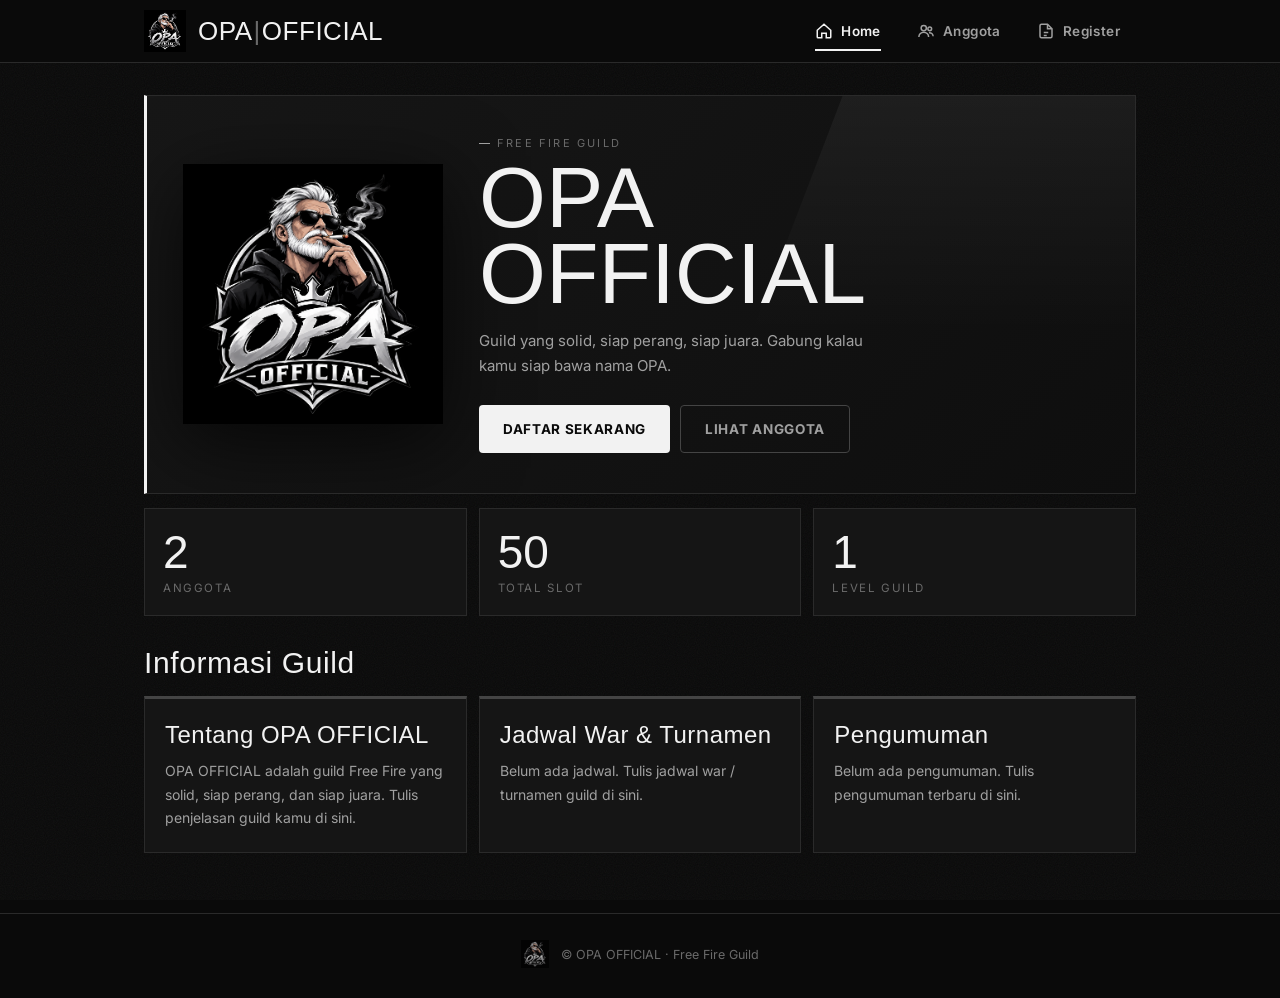
==== commit 47b6d880: "Add files via upload" ====
--- a/index.html
+++ b/index.html
@@ -3,79 +3,279 @@
 <head>
 <meta charset="UTF-8">
 <meta name="viewport" content="width=device-width, initial-scale=1.0">
-<title>Login — OPA OFFICIAL</title>
+<title>OPA OFFICIAL — Guild Free Fire</title>
 <link rel="preconnect" href="https://fonts.googleapis.com">
 <link rel="preconnect" href="https://fonts.gstatic.com" crossorigin>
 <link href="https://fonts.googleapis.com/css2?family=Bebas+Neue&family=Inter:wght@400;500;600;700;800&display=swap" rel="stylesheet">
-<link rel="stylesheet" href="css/base.css">
-<link rel="stylesheet" href="css/login.css">
+<link rel="stylesheet" href="style.css">
 </head>
-<body class="login-body">
+<body>
 <div class="noise"></div>
 
-<main class="login">
-  <div class="login__stripe"></div>
-
-  <section class="login__card">
-    <div class="login__brand">
-      <img src="logo.png" alt="OPA OFFICIAL" class="login__logo">
-      <div>
-        <p class="login__eyebrow">Free Fire Guild</p>
-        <h1 class="login__title">OPA <span>OFFICIAL</span></h1>
-      </div>
-    </div>
-
-    <div class="tabs" role="tablist">
-      <button class="tabs__btn active" data-tab="login" role="tab">Login</button>
-      <button class="tabs__btn" data-tab="signup" role="tab">Create Akun</button>
-    </div>
-
-    <div class="form-alert form-alert--error" id="alertError"></div>
-    <div class="form-alert form-alert--ok" id="alertOk"></div>
-    <div class="form-alert form-alert--error" id="alertConfig">
-      Firebase belum dikonfigurasi. Isi <b>js/firebase-config.js</b> dengan config dari Firebase Console.
-    </div>
-
-    <!-- LOGIN -->
-    <form class="login__form active" id="formLogin" data-panel="login" novalidate>
-      <div class="field">
-        <label for="loginUser">Username</label>
-        <input type="text" id="loginUser" autocomplete="username" placeholder="Masukkan username" required>
-      </div>
-      <div class="field">
-        <label for="loginPass">Password</label>
-        <div class="pass-wrap">
-          <input type="password" id="loginPass" autocomplete="current-password" placeholder="Masukkan password" required>
-          <button type="button" class="pass-toggle" data-toggle="loginPass" aria-label="Tampilkan password">Lihat</button>
-        </div>
-      </div>
-      <button type="submit" class="btn btn--primary btn--block" id="btnLogin"><span>Login</span></button>
-      <p class="login__switch">Belum punya akun? <a href="#" data-goto="signup">Create Akun</a></p>
-    </form>
-
-    <!-- SIGN UP -->
-    <form class="login__form" id="formSignup" data-panel="signup" novalidate>
-      <div class="field">
-        <label for="signUser">Username</label>
-        <input type="text" id="signUser" autocomplete="username" placeholder="Huruf/angka, 3-20 karakter" required>
-      </div>
-      <div class="field">
-        <label for="signPass">Password</label>
-        <div class="pass-wrap">
-          <input type="password" id="signPass" autocomplete="new-password" placeholder="Minimal 6 karakter" required>
-          <button type="button" class="pass-toggle" data-toggle="signPass" aria-label="Tampilkan password">Lihat</button>
-        </div>
-      </div>
-      <div class="field">
-        <label for="signPass2">Ulangi password</label>
-        <input type="password" id="signPass2" autocomplete="new-password" placeholder="Ketik ulang password" required>
-      </div>
-      <button type="submit" class="btn btn--primary btn--block" id="btnSignup"><span>Buat Akun</span></button>
-      <p class="login__switch">Sudah punya akun? <a href="#" data-goto="login">Login</a></p>
-    </form>
+<!-- ============ HOTBAR ============ -->
+<header class="hotbar" id="hotbar">
+  <div class="hotbar__inner">
+    <a class="hotbar__brand" href="#home" data-nav="home">
+      <img src="logo.png" alt="OPA OFFICIAL">
+      <span>OPA<i>|</i>OFFICIAL</span>
+    </a>
+
+    <nav class="hotbar__nav" id="nav">
+      <a href="#home" data-nav="home" class="active">
+        <svg width="18" height="18" viewBox="0 0 24 24" fill="none" stroke="currentColor" stroke-width="2"><path d="M3 11l9-8 9 8v9a1 1 0 0 1-1 1h-5v-6H9v6H4a1 1 0 0 1-1-1z"/></svg>
+        <span>Home</span>
+      </a>
+      <a href="#anggota" data-nav="anggota">
+        <svg width="18" height="18" viewBox="0 0 24 24" fill="none" stroke="currentColor" stroke-width="2"><circle cx="9" cy="8" r="3.5"/><path d="M2.5 20a6.5 6.5 0 0 1 13 0"/><circle cx="17" cy="9" r="2.5"/><path d="M16 14.2a5 5 0 0 1 5.5 4.8"/></svg>
+        <span>Anggota</span>
+      </a>
+      <a href="#register" data-nav="register">
+        <svg width="18" height="18" viewBox="0 0 24 24" fill="none" stroke="currentColor" stroke-width="2"><path d="M14 3H6a2 2 0 0 0-2 2v14a2 2 0 0 0 2 2h12a2 2 0 0 0 2-2V9z"/><path d="M14 3v6h6M9 14h6M9 18h4"/></svg>
+        <span>Register</span>
+      </a>
+    </nav>
+  </div>
+</header>
+
+<main class="main">
+
+  <!-- ================= HOME ================= -->
+  <section class="view active" id="view-home">
+    <div class="hero">
+      <div class="hero__stripe"></div>
+      <img src="logo.png" alt="OPA OFFICIAL" class="hero__logo">
+      <div class="hero__text">
+        <p class="eyebrow">Free Fire Guild</p>
+        <h1 class="hero__title">OPA<br>OFFICIAL</h1>
+        <p class="hero__desc">Guild yang solid, siap perang, siap juara. Gabung kalau kamu siap bawa nama OPA.</p>
+        <div class="hero__cta">
+          <a href="#register" data-nav="register" class="btn btn--primary">Daftar Sekarang</a>
+          <a href="#anggota" data-nav="anggota" class="btn btn--outline">Lihat Anggota</a>
+        </div>
+      </div>
+    </div>
+
+    <div class="stats">
+      <div class="stat"><span class="stat__num" id="statAccepted">0</span><span class="stat__label">Anggota</span></div>
+      <div class="stat"><span class="stat__num" id="statSlot">-</span><span class="stat__label">Total slot</span></div>
+      <div class="stat"><span class="stat__num" id="statLevel">-</span><span class="stat__label">Level guild</span></div>
+    </div>
+
+    <h2 class="section-title">Informasi Guild</h2>
+    <div class="cards" id="infoCards"></div>
   </section>
+
+  <!-- ================= ANGGOTA ================= -->
+  <section class="view" id="view-anggota">
+    <header class="view__head">
+      <p class="eyebrow">Roster</p>
+      <h1 class="view__title">Anggota</h1>
+      <p class="view__sub">Daftar anggota yang sudah diterima dan yang masih menunggu.</p>
+    </header>
+
+    <div class="tabs" id="memberTabs">
+      <button class="tabs__btn active" data-filter="diterima">Diterima <b id="cntAccepted">0</b></button>
+      <button class="tabs__btn" data-filter="menunggu">Belum diterima <b id="cntPending">0</b></button>
+    </div>
+
+    <input type="search" class="search" id="memberSearch" placeholder="Cari nama atau ID...">
+
+    <div class="list" id="memberList"></div>
+    <p class="empty" id="memberEmpty" hidden>Belum ada data.</p>
+  </section>
+
+  <!-- ================= REGISTER ================= -->
+  <section class="view" id="view-register">
+    <header class="view__head">
+      <p class="eyebrow">Bergabung</p>
+      <h1 class="view__title">Daftar Anggota</h1>
+      <p class="view__sub">Baca persyaratan, lalu isi formulir pendaftaran.</p>
+    </header>
+
+    <!-- Step indicator -->
+    <div class="steps" id="steps">
+      <span class="steps__bar active"></span>
+      <span class="steps__bar"></span>
+      <span class="steps__bar"></span>
+    </div>
+
+    <!-- STEP 1: Peraturan -->
+    <div class="step active" data-step="1">
+      <h2 class="section-title">Persyaratan</h2>
+      <ul class="rules">
+        <li><b>01</b><div><h3>Akun pribadi</h3><p>Bukan akun titipan</p></div></li>
+        <li><b>02</b><div><h3>No double guild</h3><p>Tidak tergabung di guild lain</p></div></li>
+        <li><b>03</b><div><h3>Player aktif</h3><p>Aktif di game maupun Discord</p></div></li>
+        <li><b>04</b><div><h3>Usia 18+</h3><p>Sudah dewasa</p></div></li>
+        <li><b>05</b><div><h3>No kutu loncat</h3><p>Tidak pindah-pindah guild</p></div></li>
+        <li><b>06</b><div><h3>Level akun minimal 40</h3><p>Level minimum untuk bergabung</p></div></li>
+        <li><b>07</b><div><h3>Siap CN</h3><p>War / room / turnamen</p></div></li>
+        <li><b>08</b><div><h3>Good attitude</h3><p>Asik, sopan, dan mudah berbaur</p></div></li>
+        <li><b>09</b><div><h3>Siap membentuk tim</h3><p>Aktif berkontribusi di guild</p></div></li>
+        <li><b>10</b><div><h3>No cheat</h3><p>Tidak pakai cheat / file / pihak ketiga</p></div></li>
+        <li><b>11</b><div><h3>Siap ikut arahan</h3><p>Mengikuti arahan dan peraturan guild</p></div></li>
+      </ul>
+
+      <label class="agree">
+        <input type="checkbox" id="agreeCheck">
+        <span class="agree__box"></span>
+        <span class="agree__text">Saya sudah baca dan setuju dengan semua persyaratan di atas</span>
+      </label>
+      <button class="btn btn--primary btn--block" id="toStep2" disabled>Lanjut</button>
+    </div>
+
+    <!-- STEP 2: Fasilitas -->
+    <div class="step" data-step="2">
+      <h2 class="section-title">Guild Facilities</h2>
+      <div class="cards cards--single">
+        <div class="card card--num"><span class="card__num">1</span><div><h3>FT ditanggung admin</h3><p>Biaya full team war ditanggung oleh admin guild.</p></div></div>
+        <div class="card card--num"><span class="card__num">2</span><div><h3>Turnamen guild berhadiah</h3><p>Ikut turnamen internal guild dengan hadiah menarik.</p></div></div>
+      </div>
+      <p class="note">Fasilitas akan terus bertambah seiring guild makin besar.</p>
+      <div class="row-btns">
+        <button class="btn btn--outline" data-back-step="1">Kembali</button>
+        <button class="btn btn--primary" id="toStep3">Lanjut ke Formulir</button>
+      </div>
+    </div>
+
+    <!-- STEP 3: Form -->
+    <div class="step" data-step="3">
+      <h2 class="section-title">Formulir Pendaftaran</h2>
+
+      <form id="regForm" novalidate action="https://formspree.io/f/mzezvybr" method="POST">
+        <input type="hidden" name="_subject" value="Pendaftaran Guild Baru — OPA OFFICIAL">
+
+        <div class="field">
+          <label for="namaLengkap">Nama lengkap</label>
+          <input type="text" id="namaLengkap" name="namaLengkap" placeholder="Contoh: Muhammad Rafi Ardiansyah" autocomplete="name">
+          <span class="field__error" data-error-for="namaLengkap"></span>
+        </div>
+
+        <div class="field">
+          <label for="nama">Nama in-game</label>
+          <input type="text" id="nama" name="nama" placeholder="Contoh: Rafi">
+          <span class="field__error" data-error-for="nama"></span>
+        </div>
+
+        <div class="field">
+          <label for="idGame">ID Free Fire</label>
+          <input type="text" id="idGame" name="idGame" placeholder="Contoh: 123456789" inputmode="numeric">
+          <span class="field__error" data-error-for="idGame"></span>
+        </div>
+
+        <div class="field">
+          <label>Gender</label>
+          <div class="pills">
+            <label class="pill"><input type="radio" name="gender" value="Laki-laki"><span>Laki-laki</span></label>
+            <label class="pill"><input type="radio" name="gender" value="Perempuan"><span>Perempuan</span></label>
+          </div>
+          <span class="field__error" data-error-for="gender"></span>
+        </div>
+
+        <div class="grid2">
+          <div class="field">
+            <label for="level">Level akun</label>
+            <input type="number" id="level" name="level" placeholder="Min. 40" min="1" inputmode="numeric">
+            <span class="field__error" data-error-for="level"></span>
+          </div>
+          <div class="field">
+            <label for="usia">Usia</label>
+            <input type="number" id="usia" name="usia" placeholder="Min. 18" min="1" inputmode="numeric">
+            <span class="field__error" data-error-for="usia"></span>
+          </div>
+        </div>
+
+        <div class="field">
+          <label for="waktuCN">Waktu CN (Change Nickname)</label>
+          <select id="waktuCN" name="waktuCN">
+            <option value="" disabled selected>Pilih waktu CN</option>
+            <option>CN sekarang</option>
+            <option>1 hari</option><option>2 hari</option><option>3 hari</option>
+            <option>4 hari</option><option>5 hari</option><option>6 hari</option><option>7 hari</option>
+          </select>
+          <span class="field__error" data-error-for="waktuCN"></span>
+        </div>
+
+        <div class="field">
+          <label for="hp">Nomor HP / WhatsApp</label>
+          <input type="tel" id="hp" name="hp" placeholder="Contoh: 081234567890" inputmode="numeric" autocomplete="tel">
+          <span class="field__hint">Pastikan nomor aktif dan benar, dipakai admin untuk menghubungi kamu.</span>
+          <span class="field__error" data-error-for="hp"></span>
+        </div>
+
+        <div class="field">
+          <label for="email">Email</label>
+          <div class="email-card">
+            <div class="email-card__icon">
+              <svg width="18" height="18" viewBox="0 0 24 24" fill="none" stroke="currentColor" stroke-width="2"><path d="M4 4h16c1.1 0 2 .9 2 2v12c0 1.1-.9 2-2 2H4c-1.1 0-2-.9-2-2V6c0-1.1.9-2 2-2z"/><path d="M22 6l-10 7L2 6"/></svg>
+            </div>
+            <div class="email-card__body">
+              <input type="email" id="email" name="email" placeholder="nama@gmail.com" autocomplete="email">
+              <span>Dipakai admin untuk kirim info penerimaan guild</span>
+            </div>
+          </div>
+          <span class="field__error" data-error-for="email"></span>
+        </div>
+
+        <div class="field">
+          <label>Apakah kamu punya Discord?</label>
+          <div class="pills">
+            <label class="pill"><input type="radio" name="hasDiscord" value="ya"><span>Ya</span></label>
+            <label class="pill"><input type="radio" name="hasDiscord" value="tidak"><span>Tidak</span></label>
+          </div>
+          <span class="field__error" data-error-for="hasDiscord"></span>
+        </div>
+
+        <div class="collapse" id="discordField">
+          <div class="collapse__inner">
+            <div class="field">
+              <label for="discordUsername">Username Discord</label>
+              <input type="text" id="discordUsername" name="discordUsername" placeholder="Contoh: rafi.opa">
+              <span class="field__error" data-error-for="discordUsername"></span>
+            </div>
+          </div>
+        </div>
+
+        <p class="form-alert" id="formAlert"></p>
+
+        <div class="row-btns">
+          <button type="button" class="btn btn--outline" data-back-step="2">Kembali</button>
+          <button type="submit" class="btn btn--primary" id="btnSubmit"><span>Kirim Pendaftaran</span></button>
+        </div>
+      </form>
+    </div>
+
+    <!-- SUKSES -->
+    <div class="step" data-step="done">
+      <div class="done">
+        <div class="done__badge">
+          <svg width="36" height="36" viewBox="0 0 24 24" fill="none" stroke="currentColor" stroke-width="2.5"><path d="M20 6L9 17l-5-5"/></svg>
+        </div>
+        <h2 class="done__title" id="doneTitle">Pendaftaran terkirim</h2>
+        <p class="done__sub" id="doneSub">Admin OPA akan menghubungi kamu lewat WhatsApp untuk proses selanjutnya.</p>
+
+        <div class="summary" id="summaryBox"></div>
+
+        <div class="cn-card">
+          <span class="cn-card__label" id="cnLabel">Format Change Nickname</span>
+          <p class="cn-card__value" id="cnValue">OPA • Nickname</p>
+          <button class="btn btn--outline btn--sm" id="btnCopyCN"><span>Salin format</span></button>
+          <p class="cn-card__note">Buka Free Fire, Edit Profil, Nickname, lalu tempel format di atas.</p>
+        </div>
+
+        <a href="#home" data-nav="home" class="btn btn--outline btn--block">Kembali ke Home</a>
+      </div>
+    </div>
+  </section>
+
 </main>
 
-<script type="module" src="js/auth.js"></script>
+<footer class="footer">
+  <img src="logo.png" alt="">
+  <p>&copy; OPA OFFICIAL &middot; Free Fire Guild</p>
+</footer>
+
+<script src="members.js"></script>
+<script src="script.js"></script>
 </body>
 </html>
--- a/style.css
+++ b/style.css
@@ -0,0 +1,295 @@
+/* ============ TOKENS ============ */
+:root {
+  --bg: #0a0a0a;
+  --bg-alt: #0f0f0f;
+  --panel: #151515;
+  --panel-hi: #1b1b1b;
+  --line: #2a2a2a;
+  --line-bright: #444;
+  --chrome: #f2f2f2;
+  --chrome-dim: #a0a0a0;
+  --muted: #6a6a6a;
+  --danger: #ff5c5c;
+  --success: #4ade80;
+  --warn: #fbbf24;
+  --radius: 4px;
+  --ease: cubic-bezier(.22, 1, .36, 1);
+  --font-display: 'Bebas Neue', 'Oswald', 'Arial Narrow', sans-serif;
+  --font-body: 'Inter', -apple-system, BlinkMacSystemFont, 'Segoe UI', sans-serif;
+}
+
+* { box-sizing: border-box; }
+html { scroll-behavior: smooth; }
+html, body {
+  margin: 0; padding: 0;
+  background: var(--bg);
+  color: var(--chrome);
+  font-family: var(--font-body);
+  -webkit-font-smoothing: antialiased;
+}
+body { min-height: 100vh; min-height: 100dvh; display: flex; flex-direction: column; }
+h1, h2, h3, h4, p { margin: 0; }
+ul { list-style: none; margin: 0; padding: 0; }
+a { color: inherit; text-decoration: none; }
+button, input, select { font-family: inherit; }
+
+.noise {
+  position: fixed; inset: 0; pointer-events: none; z-index: 1; opacity: .05;
+  background-image: url("data:image/svg+xml,%3Csvg xmlns='http://www.w3.org/2000/svg' width='120' height='120'%3E%3Cfilter id='n'%3E%3CfeTurbulence type='fractalNoise' baseFrequency='0.9' numOctaves='2' stitchTiles='stitch'/%3E%3C/filter%3E%3Crect width='100%25' height='100%25' filter='url(%23n)'/%3E%3C/svg%3E");
+}
+
+/* ============ BUTTONS ============ */
+.btn {
+  display: inline-flex; align-items: center; justify-content: center; gap: 10px;
+  border: none; border-radius: var(--radius);
+  font-size: 13.5px; font-weight: 700; letter-spacing: .05em; text-transform: uppercase;
+  cursor: pointer; padding: 15px 24px;
+  transition: transform .15s var(--ease), opacity .2s, border-color .2s, color .2s;
+}
+.btn:active { transform: scale(.97); }
+.btn:disabled { opacity: .3; cursor: not-allowed; }
+.btn--primary { background: var(--chrome); color: #0a0a0a; }
+.btn--outline { background: transparent; border: 1px solid var(--line-bright); color: var(--chrome-dim); }
+.btn--outline:hover { border-color: var(--chrome-dim); color: var(--chrome); }
+.btn--sm { padding: 10px 16px; font-size: 12px; }
+.btn--block { width: 100%; }
+
+/* ============ HOTBAR ============ */
+.hotbar {
+  position: sticky; top: 0; z-index: 30;
+  background: rgba(10,10,10,.82);
+  backdrop-filter: blur(14px);
+  -webkit-backdrop-filter: blur(14px);
+  border-bottom: 1px solid var(--line);
+}
+.hotbar__inner {
+  max-width: 1040px; margin: 0 auto;
+  display: flex; align-items: center; justify-content: space-between;
+  padding: 10px 24px;
+}
+.hotbar__brand { display: flex; align-items: center; gap: 12px; }
+.hotbar__brand img { width: 42px; height: 42px; object-fit: contain; }
+.hotbar__brand span { font-family: var(--font-display); font-size: 26px; letter-spacing: .02em; line-height: 1; }
+.hotbar__brand i { font-style: normal; color: var(--muted); margin: 0 1px; }
+
+.hotbar__nav { display: flex; gap: 4px; }
+.hotbar__nav a {
+  position: relative;
+  display: flex; align-items: center; gap: 8px;
+  padding: 11px 16px;
+  font-size: 13.5px; font-weight: 600; letter-spacing: .03em;
+  color: var(--chrome-dim);
+  transition: color .2s, background .2s;
+}
+.hotbar__nav a::after {
+  content: ''; position: absolute; left: 16px; right: 16px; bottom: 0; height: 2px;
+  background: var(--chrome); transform: scaleX(0); transition: transform .3s var(--ease);
+}
+.hotbar__nav a:hover { color: var(--chrome); }
+.hotbar__nav a.active { color: var(--chrome); }
+.hotbar__nav a.active::after { transform: scaleX(1); }
+
+/* ============ LAYOUT ============ */
+.main { position: relative; z-index: 2; flex: 1; width: 100%; max-width: 1040px; margin: 0 auto; padding: 32px 24px 60px; }
+.view { display: none; }
+.view.active { display: block; animation: viewIn .45s var(--ease) both; }
+@keyframes viewIn { from { opacity: 0; transform: translateY(12px); } to { opacity: 1; transform: none; } }
+
+.eyebrow { position: relative; padding-left: 18px; font-size: 11px; letter-spacing: .2em; text-transform: uppercase; color: var(--muted); }
+.eyebrow::before { content: ''; position: absolute; left: 0; top: 50%; width: 11px; height: 1px; background: var(--chrome-dim); }
+
+.view__head { margin-bottom: 26px; }
+.view__title { font-family: var(--font-display); font-weight: 400; font-size: 54px; line-height: 1; margin-top: 8px; padding-left: 16px; border-left: 3px solid var(--chrome); }
+.view__sub { color: var(--chrome-dim); font-size: 14px; margin-top: 10px; padding-left: 19px; line-height: 1.5; }
+
+.section-title { font-family: var(--font-display); font-weight: 400; font-size: 30px; letter-spacing: .02em; margin: 30px 0 16px; }
+
+/* ============ HERO ============ */
+.hero {
+  position: relative; overflow: hidden;
+  display: grid; grid-template-columns: 260px 1fr; align-items: center; gap: 36px;
+  background: linear-gradient(135deg, #171717, #0e0e0e);
+  border: 1px solid var(--line); border-left: 3px solid var(--chrome);
+  padding: 40px 36px;
+}
+.hero__stripe {
+  position: absolute; top: 0; right: -10%; width: 55%; height: 100%;
+  background: linear-gradient(180deg, rgba(255,255,255,.05), transparent 60%);
+  clip-path: polygon(28% 0, 100% 0, 100% 100%, 0 100%); pointer-events: none;
+}
+.hero__logo { position: relative; width: 100%; max-width: 260px; aspect-ratio: 1; object-fit: contain; filter: drop-shadow(0 18px 40px rgba(0,0,0,.7)); animation: logoIn .8s var(--ease) both; }
+@keyframes logoIn { from { opacity: 0; transform: translateY(-14px) scale(.92); } to { opacity: 1; transform: none; } }
+.hero__text { position: relative; }
+.hero__title { font-family: var(--font-display); font-weight: 400; font-size: 86px; line-height: .88; margin-top: 10px; }
+.hero__desc { color: var(--chrome-dim); font-size: 15px; line-height: 1.65; margin-top: 18px; max-width: 420px; }
+.hero__cta { display: flex; gap: 10px; margin-top: 26px; flex-wrap: wrap; }
+
+/* ============ STATS ============ */
+.stats { display: grid; grid-template-columns: repeat(3, 1fr); gap: 12px; margin-top: 14px; }
+.stat { background: var(--panel); border: 1px solid var(--line); padding: 20px 18px; display: flex; flex-direction: column; gap: 6px; }
+.stat__num { font-family: var(--font-display); font-size: 46px; line-height: 1; }
+.stat__label { font-size: 11.5px; letter-spacing: .14em; text-transform: uppercase; color: var(--muted); }
+
+/* ============ CARDS ============ */
+.cards { display: grid; grid-template-columns: repeat(auto-fit, minmax(260px, 1fr)); gap: 12px; }
+.cards--single { grid-template-columns: 1fr; }
+.card { background: var(--panel); border: 1px solid var(--line); border-top: 3px solid var(--line-bright); padding: 22px 20px; transition: border-color .25s, transform .25s var(--ease); }
+.card:hover { border-top-color: var(--chrome); transform: translateY(-2px); }
+.card h3 { font-family: var(--font-display); font-weight: 400; font-size: 24px; letter-spacing: .02em; margin-bottom: 10px; }
+.card p { color: var(--chrome-dim); font-size: 14px; line-height: 1.7; white-space: pre-line; }
+.card--num { display: flex; gap: 16px; align-items: flex-start; border-top: 1px solid var(--line); }
+.card--num:hover { transform: none; border-top-color: var(--line); }
+.card--num h3 { font-family: var(--font-body); font-weight: 700; font-size: 16px; margin-bottom: 4px; }
+.card__num { flex-shrink: 0; width: 38px; height: 38px; display: flex; align-items: center; justify-content: center; border: 1.5px solid var(--line-bright); border-radius: var(--radius); font-family: var(--font-display); font-size: 20px; }
+
+/* ============ ANGGOTA ============ */
+.tabs { display: grid; grid-template-columns: 1fr 1fr; border: 1px solid var(--line); margin-bottom: 14px; }
+.tabs__btn { background: transparent; border: none; color: var(--muted); padding: 14px 8px; font-size: 13px; font-weight: 700; letter-spacing: .05em; text-transform: uppercase; cursor: pointer; display: flex; align-items: center; justify-content: center; gap: 8px; transition: background .2s, color .2s; }
+.tabs__btn b { font-family: var(--font-display); font-size: 17px; font-weight: 400; padding: 1px 8px; border: 1px solid var(--line-bright); border-radius: 3px; }
+.tabs__btn.active { background: var(--chrome); color: #0a0a0a; }
+.tabs__btn.active b { border-color: #0a0a0a; }
+.tabs__btn:not(.active):hover { color: var(--chrome); }
+
+.search { width: 100%; background: var(--panel); border: 1.5px solid var(--line); border-radius: var(--radius); padding: 13px 14px; color: var(--chrome); font-size: 14.5px; margin-bottom: 14px; }
+.search:focus { outline: none; border-color: var(--line-bright); }
+.search::placeholder { color: var(--muted); }
+
+.list { display: flex; flex-direction: column; gap: 8px; }
+.row { display: flex; align-items: center; gap: 16px; background: var(--panel); border: 1px solid var(--line); padding: 14px 16px; animation: viewIn .35s var(--ease) both; }
+.row__num { font-family: var(--font-display); font-size: 22px; color: var(--muted); width: 30px; flex-shrink: 0; }
+.row__body { flex: 1; min-width: 0; }
+.row__name { font-size: 15px; font-weight: 700; display: flex; align-items: center; gap: 8px; flex-wrap: wrap; }
+.row__sub { font-size: 12.5px; color: var(--muted); margin-top: 3px; }
+.badge { display: inline-flex; padding: 3px 9px; border: 1px solid var(--line-bright); border-radius: 3px; font-size: 10.5px; font-weight: 700; letter-spacing: .06em; text-transform: uppercase; color: var(--chrome-dim); }
+.badge--ok { color: var(--success); border-color: #1f4d33; }
+.badge--warn { color: var(--warn); border-color: #5a4614; }
+.badge--lead { background: var(--chrome); color: #0a0a0a; border-color: var(--chrome); }
+.empty { text-align: center; color: var(--muted); font-size: 14px; padding: 36px 10px; }
+.empty[hidden] { display: none; }
+
+/* ============ REGISTER ============ */
+.steps { display: flex; gap: 4px; margin-bottom: 4px; }
+.steps__bar { flex: 1; height: 3px; background: var(--line); transition: background .3s; }
+.steps__bar.active { background: var(--chrome); }
+.step { display: none; }
+.step.active { display: block; animation: viewIn .4s var(--ease) both; }
+
+.rules li { display: flex; gap: 14px; padding: 14px 4px; border-bottom: 1px solid var(--line); }
+.rules li:last-child { border-bottom: none; }
+.rules b { font-family: var(--font-display); font-weight: 400; font-size: 21px; color: var(--muted); width: 34px; flex-shrink: 0; line-height: 1.25; }
+.rules h3 { font-size: 15.5px; font-weight: 700; }
+.rules p { font-size: 13.5px; color: var(--chrome-dim); margin-top: 2px; }
+
+.agree { display: flex; align-items: flex-start; gap: 12px; margin: 22px 0 6px; padding: 16px; background: var(--panel); border: 1px solid var(--line); border-left: 3px solid var(--line-bright); cursor: pointer; }
+.agree input { position: absolute; opacity: 0; width: 0; height: 0; }
+.agree__box { flex-shrink: 0; width: 20px; height: 20px; border: 1.5px solid var(--chrome-dim); border-radius: 3px; margin-top: 1px; position: relative; transition: background .2s, border-color .2s; }
+.agree__box::after { content: ''; position: absolute; left: 5px; top: 1px; width: 6px; height: 11px; border: solid #0a0a0a; border-width: 0 2px 2px 0; transform: rotate(45deg); opacity: 0; }
+.agree input:checked ~ .agree__box { background: var(--chrome); border-color: var(--chrome); }
+.agree input:checked ~ .agree__box::after { opacity: 1; }
+.agree__text { font-size: 13.5px; color: var(--chrome-dim); line-height: 1.5; }
+.step .btn--block { margin-top: 18px; }
+.note { text-align: center; font-size: 12.5px; color: var(--muted); font-style: italic; margin-top: 16px; }
+.row-btns { display: flex; gap: 10px; margin-top: 22px; }
+.row-btns .btn { flex: 1; }
+.row-btns .btn--outline { flex: 0 0 auto; }
+
+/* form */
+#regForm { display: flex; flex-direction: column; gap: 18px; }
+.field { display: flex; flex-direction: column; gap: 7px; }
+.field > label { font-size: 12.5px; font-weight: 600; color: var(--chrome-dim); letter-spacing: .02em; }
+.field input[type="text"], .field input[type="tel"], .field input[type="number"], .field select {
+  width: 100%; background: var(--panel); border: 1.5px solid var(--line); border-radius: var(--radius);
+  padding: 14px; font-size: 15px; color: var(--chrome); transition: border-color .2s;
+}
+.field input:focus, .field select:focus { outline: none; border-color: var(--line-bright); }
+.field input::placeholder { color: var(--muted); }
+.field input.invalid, .field select.invalid { border-color: var(--danger); }
+.field select { appearance: none; -webkit-appearance: none; cursor: pointer; padding-right: 40px; background-image: url("data:image/svg+xml,%3Csvg xmlns='http://www.w3.org/2000/svg' width='20' height='20' viewBox='0 0 24 24' fill='none' stroke='%239a9a9a' stroke-width='2'%3E%3Cpath d='M6 9l6 6 6-6'/%3E%3C/svg%3E"); background-repeat: no-repeat; background-position: right 12px center; }
+.field select option { background: var(--panel); color: var(--chrome); }
+.field__hint { font-size: 12px; color: var(--muted); }
+.field__error { font-size: 12.5px; color: var(--danger); display: none; }
+.field__error.show { display: block; }
+.grid2 { display: grid; grid-template-columns: 1fr 1fr; gap: 12px; }
+
+.pills { display: flex; gap: 10px; }
+.pill { flex: 1; text-align: center; padding: 13px; border: 1.5px solid var(--line); border-radius: var(--radius); cursor: pointer; font-size: 14px; font-weight: 600; color: var(--chrome-dim); transition: background .2s, border-color .2s, color .2s; }
+.pill input { position: absolute; opacity: 0; width: 0; height: 0; }
+.pill:has(input:checked) { background: var(--chrome); border-color: var(--chrome); color: #0a0a0a; }
+
+.email-card { display: flex; align-items: flex-start; gap: 13px; padding: 14px 16px; border-radius: var(--radius); background: linear-gradient(155deg, #181818, #121212); border: 1.5px solid var(--line); transition: border-color .25s, box-shadow .25s; }
+.email-card:has(input:focus) { border-color: var(--line-bright); box-shadow: 0 8px 20px rgba(0,0,0,.35); }
+.email-card:has(input.invalid) { border-color: var(--danger); }
+.email-card__icon { flex-shrink: 0; width: 36px; height: 36px; border-radius: var(--radius); background: rgba(255,255,255,.06); color: var(--chrome-dim); display: flex; align-items: center; justify-content: center; transition: background .25s, color .25s; }
+.email-card:has(input:focus) .email-card__icon { background: var(--chrome); color: #0a0a0a; }
+.email-card__body { flex: 1; min-width: 0; display: flex; flex-direction: column; gap: 4px; }
+.email-card__body input { background: transparent; border: none; padding: 0; font-size: 15.5px; font-weight: 600; color: var(--chrome); width: 100%; }
+.email-card__body input:focus { outline: none; }
+.email-card__body input::placeholder { color: var(--muted); font-weight: 400; }
+.email-card__body span { font-size: 11.5px; color: var(--muted); line-height: 1.4; }
+
+.collapse { display: grid; grid-template-rows: 0fr; opacity: 0; margin-top: -18px; transition: grid-template-rows .35s var(--ease), opacity .3s, margin-top .35s var(--ease); }
+.collapse__inner { overflow: hidden; min-height: 0; }
+.collapse.open { grid-template-rows: 1fr; opacity: 1; margin-top: 0; }
+
+.form-alert { display: none; padding: 12px 14px; font-size: 13.5px; background: rgba(255,92,92,.09); border: 1px solid #5a2222; color: #ffb4b4; }
+.form-alert.show { display: block; }
+
+/* done */
+.done { display: flex; flex-direction: column; align-items: center; text-align: center; padding-top: 10px; }
+.done__badge { width: 64px; height: 64px; display: flex; align-items: center; justify-content: center; background: var(--chrome); color: #0a0a0a; border-radius: var(--radius); margin-bottom: 18px; animation: pop .5s var(--ease) both; }
+@keyframes pop { from { opacity: 0; transform: scale(.6); } to { opacity: 1; transform: none; } }
+.done__title { font-family: var(--font-display); font-weight: 400; font-size: 38px; }
+.done__sub { color: var(--chrome-dim); font-size: 14px; line-height: 1.6; margin-top: 8px; max-width: 380px; }
+.summary { width: 100%; margin-top: 22px; background: var(--panel); border: 1px solid var(--line); border-left: 3px solid var(--line-bright); padding: 4px 18px; text-align: left; }
+.summary__row { display: flex; justify-content: space-between; gap: 12px; padding: 12px 0; border-bottom: 1px solid var(--line); }
+.summary__row:last-child { border-bottom: none; }
+.summary__row span:first-child { font-size: 12.5px; color: var(--muted); flex-shrink: 0; }
+.summary__row span:last-child { font-size: 13.5px; font-weight: 600; text-align: right; word-break: break-word; }
+.cn-card { width: 100%; margin: 16px 0 16px; background: var(--panel); border: 1.5px solid var(--line); border-top: 3px solid var(--chrome); padding: 24px 18px; display: flex; flex-direction: column; align-items: center; gap: 14px; }
+.cn-card__label { font-size: 11px; letter-spacing: .14em; text-transform: uppercase; color: var(--muted); }
+.cn-card__value { font-family: var(--font-display); font-size: 36px; line-height: 1.1; word-break: break-word; }
+.cn-card__note { font-size: 12.5px; color: var(--muted); line-height: 1.5; }
+.btn.copied { background: var(--success); border-color: var(--success); color: #0a0a0a; }
+
+/* ============ FOOTER ============ */
+.footer { position: relative; z-index: 2; display: flex; align-items: center; justify-content: center; gap: 12px; padding: 26px 20px 30px; border-top: 1px solid var(--line); color: var(--muted); font-size: 12.5px; }
+.footer img { width: 28px; height: 28px; object-fit: contain; opacity: .7; }
+
+/* ============ MOBILE: hotbar jadi bar bawah ============ */
+@media (max-width: 720px) {
+  .hotbar { position: sticky; }
+  .hotbar__inner { padding: 8px 16px; }
+  .hotbar__brand img { width: 36px; height: 36px; }
+  .hotbar__brand span { font-size: 22px; }
+
+  .hotbar__nav {
+    position: fixed; left: 0; right: 0; bottom: 0; z-index: 40;
+    background: rgba(12,12,12,.94);
+    backdrop-filter: blur(14px); -webkit-backdrop-filter: blur(14px);
+    border-top: 1px solid var(--line);
+    padding: 4px 6px calc(4px + env(safe-area-inset-bottom));
+    gap: 0;
+  }
+  .hotbar__nav a { flex: 1; flex-direction: column; gap: 4px; padding: 10px 4px 8px; font-size: 11px; justify-content: center; }
+  .hotbar__nav a::after { left: 22%; right: 22%; top: 0; bottom: auto; }
+
+  .main { padding: 22px 16px 100px; }
+  .footer { padding-bottom: 96px; }
+  .hero { grid-template-columns: 1fr; text-align: center; padding: 28px 20px; border-left: 1px solid var(--line); border-top: 3px solid var(--chrome); gap: 18px; }
+  .hero__logo { max-width: 190px; margin: 0 auto; }
+  .hero__title { font-size: 64px; }
+  .hero__desc { margin-left: auto; margin-right: auto; }
+  .hero__cta { justify-content: center; }
+  .hero .eyebrow { display: inline-block; }
+  .view__title { font-size: 42px; }
+  .stat__num { font-size: 34px; }
+  .stat { padding: 16px 12px; }
+  .grid2 { grid-template-columns: 1fr; }
+  .row-btns { flex-direction: column-reverse; }
+  .row-btns .btn--outline { flex: 1; }
+}
+
+@media (prefers-reduced-motion: reduce) {
+  * { animation-duration: .01ms !important; transition-duration: .01ms !important; }
+  html { scroll-behavior: auto; }
+}
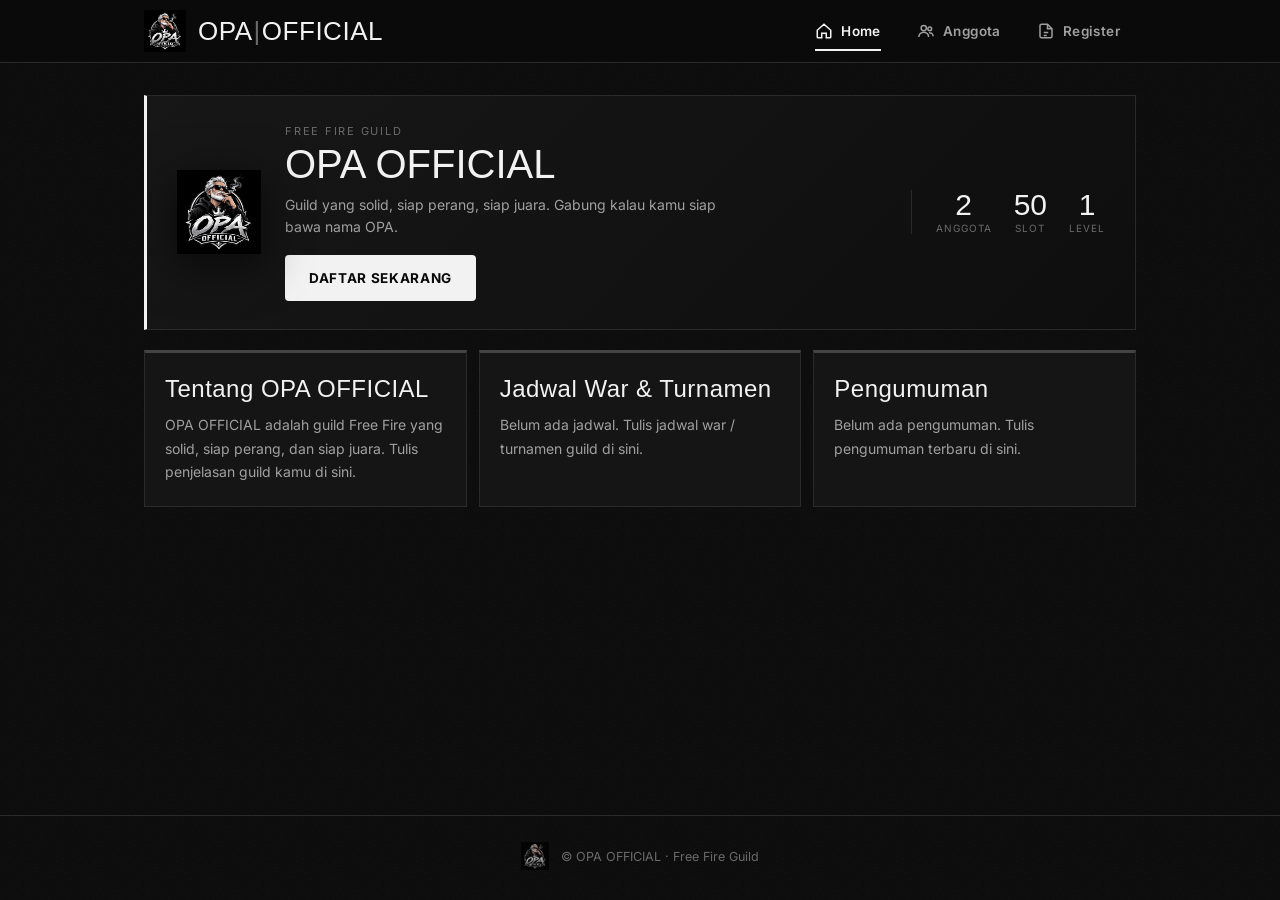
==== commit 6c335c68: "Add files via upload" ====
--- a/index.html
+++ b/index.html
@@ -42,26 +42,20 @@
   <!-- ================= HOME ================= -->
   <section class="view active" id="view-home">
     <div class="hero">
-      <div class="hero__stripe"></div>
       <img src="logo.png" alt="OPA OFFICIAL" class="hero__logo">
-      <div class="hero__text">
-        <p class="eyebrow">Free Fire Guild</p>
-        <h1 class="hero__title">OPA<br>OFFICIAL</h1>
+      <div class="hero__body">
+        <p class="hero__tag">Free Fire Guild</p>
+        <h1 class="hero__title">OPA OFFICIAL</h1>
         <p class="hero__desc">Guild yang solid, siap perang, siap juara. Gabung kalau kamu siap bawa nama OPA.</p>
-        <div class="hero__cta">
-          <a href="#register" data-nav="register" class="btn btn--primary">Daftar Sekarang</a>
-          <a href="#anggota" data-nav="anggota" class="btn btn--outline">Lihat Anggota</a>
-        </div>
-      </div>
-    </div>
-
-    <div class="stats">
-      <div class="stat"><span class="stat__num" id="statAccepted">0</span><span class="stat__label">Anggota</span></div>
-      <div class="stat"><span class="stat__num" id="statSlot">-</span><span class="stat__label">Total slot</span></div>
-      <div class="stat"><span class="stat__num" id="statLevel">-</span><span class="stat__label">Level guild</span></div>
-    </div>
-
-    <h2 class="section-title">Informasi Guild</h2>
+        <a href="#register" data-nav="register" class="btn btn--primary">Daftar Sekarang</a>
+      </div>
+      <div class="hero__stats">
+        <div class="hero__stat"><span id="statAccepted">0</span><small>Anggota</small></div>
+        <div class="hero__stat"><span id="statSlot">-</span><small>Slot</small></div>
+        <div class="hero__stat"><span id="statLevel">-</span><small>Level</small></div>
+      </div>
+    </div>
+
     <div class="cards" id="infoCards"></div>
   </section>
 
@@ -89,60 +83,72 @@
     <header class="view__head">
       <p class="eyebrow">Bergabung</p>
       <h1 class="view__title">Daftar Anggota</h1>
-      <p class="view__sub">Baca persyaratan, lalu isi formulir pendaftaran.</p>
     </header>
 
-    <!-- Step indicator -->
-    <div class="steps" id="steps">
-      <span class="steps__bar active"></span>
-      <span class="steps__bar"></span>
-      <span class="steps__bar"></span>
+    <!-- Wizard progress: lingkaran bernomor terhubung garis -->
+    <div class="wizard" id="steps">
+      <div class="wizard__node active" data-node="1"><span>1</span><small>Syarat</small></div>
+      <div class="wizard__line"></div>
+      <div class="wizard__node" data-node="2"><span>2</span><small>Fasilitas</small></div>
+      <div class="wizard__line"></div>
+      <div class="wizard__node" data-node="3"><span>3</span><small>Formulir</small></div>
     </div>
 
     <!-- STEP 1: Peraturan -->
     <div class="step active" data-step="1">
-      <h2 class="section-title">Persyaratan</h2>
-      <ul class="rules">
-        <li><b>01</b><div><h3>Akun pribadi</h3><p>Bukan akun titipan</p></div></li>
-        <li><b>02</b><div><h3>No double guild</h3><p>Tidak tergabung di guild lain</p></div></li>
-        <li><b>03</b><div><h3>Player aktif</h3><p>Aktif di game maupun Discord</p></div></li>
-        <li><b>04</b><div><h3>Usia 18+</h3><p>Sudah dewasa</p></div></li>
-        <li><b>05</b><div><h3>No kutu loncat</h3><p>Tidak pindah-pindah guild</p></div></li>
-        <li><b>06</b><div><h3>Level akun minimal 40</h3><p>Level minimum untuk bergabung</p></div></li>
-        <li><b>07</b><div><h3>Siap CN</h3><p>War / room / turnamen</p></div></li>
-        <li><b>08</b><div><h3>Good attitude</h3><p>Asik, sopan, dan mudah berbaur</p></div></li>
-        <li><b>09</b><div><h3>Siap membentuk tim</h3><p>Aktif berkontribusi di guild</p></div></li>
-        <li><b>10</b><div><h3>No cheat</h3><p>Tidak pakai cheat / file / pihak ketiga</p></div></li>
-        <li><b>11</b><div><h3>Siap ikut arahan</h3><p>Mengikuti arahan dan peraturan guild</p></div></li>
-      </ul>
-
-      <label class="agree">
-        <input type="checkbox" id="agreeCheck">
-        <span class="agree__box"></span>
-        <span class="agree__text">Saya sudah baca dan setuju dengan semua persyaratan di atas</span>
-      </label>
-      <button class="btn btn--primary btn--block" id="toStep2" disabled>Lanjut</button>
+      <div class="wizard-card">
+        <h2 class="wizard-card__title">Persyaratan Bergabung</h2>
+        <p class="wizard-card__sub">Pastikan kamu memenuhi semua poin berikut sebelum mendaftar.</p>
+
+        <div class="rules-grid">
+          <div class="rule"><em>01</em><h3>Akun pribadi</h3><p>Bukan akun titipan</p></div>
+          <div class="rule"><em>02</em><h3>No double guild</h3><p>Tidak tergabung di guild lain</p></div>
+          <div class="rule"><em>03</em><h3>Player aktif</h3><p>Aktif di game maupun Discord</p></div>
+          <div class="rule"><em>04</em><h3>Usia 18+</h3><p>Sudah dewasa</p></div>
+          <div class="rule"><em>05</em><h3>No kutu loncat</h3><p>Tidak pindah-pindah guild</p></div>
+          <div class="rule"><em>06</em><h3>Level minimal 40</h3><p>Level minimum untuk bergabung</p></div>
+          <div class="rule"><em>07</em><h3>Siap CN</h3><p>War / room / turnamen</p></div>
+          <div class="rule"><em>08</em><h3>Good attitude</h3><p>Asik, sopan, mudah berbaur</p></div>
+          <div class="rule"><em>09</em><h3>Siap membentuk tim</h3><p>Aktif berkontribusi di guild</p></div>
+          <div class="rule"><em>10</em><h3>No cheat</h3><p>Tidak pakai cheat / pihak ketiga</p></div>
+          <div class="rule"><em>11</em><h3>Siap ikut arahan</h3><p>Mengikuti peraturan guild</p></div>
+        </div>
+
+        <label class="agree">
+          <input type="checkbox" id="agreeCheck">
+          <span class="agree__box"></span>
+          <span class="agree__text">Saya sudah baca dan setuju dengan semua persyaratan di atas</span>
+        </label>
+        <button class="btn btn--primary btn--block" id="toStep2" disabled>Lanjut ke Fasilitas</button>
+      </div>
     </div>
 
     <!-- STEP 2: Fasilitas -->
     <div class="step" data-step="2">
-      <h2 class="section-title">Guild Facilities</h2>
-      <div class="cards cards--single">
-        <div class="card card--num"><span class="card__num">1</span><div><h3>FT ditanggung admin</h3><p>Biaya full team war ditanggung oleh admin guild.</p></div></div>
-        <div class="card card--num"><span class="card__num">2</span><div><h3>Turnamen guild berhadiah</h3><p>Ikut turnamen internal guild dengan hadiah menarik.</p></div></div>
-      </div>
-      <p class="note">Fasilitas akan terus bertambah seiring guild makin besar.</p>
-      <div class="row-btns">
-        <button class="btn btn--outline" data-back-step="1">Kembali</button>
-        <button class="btn btn--primary" id="toStep3">Lanjut ke Formulir</button>
+      <div class="wizard-card">
+        <h2 class="wizard-card__title">Guild Facilities</h2>
+        <p class="wizard-card__sub">Apa yang kamu dapat sebagai anggota OPA OFFICIAL.</p>
+
+        <div class="facility-list">
+          <div class="facility"><span>1</span><div><h3>FT ditanggung admin</h3><p>Biaya full team war ditanggung oleh admin guild.</p></div></div>
+          <div class="facility"><span>2</span><div><h3>Turnamen guild berhadiah</h3><p>Ikut turnamen internal guild dengan hadiah menarik.</p></div></div>
+        </div>
+        <p class="note">Fasilitas akan terus bertambah seiring guild makin besar.</p>
+
+        <div class="row-btns">
+          <button class="btn btn--outline" data-back-step="1">Kembali</button>
+          <button class="btn btn--primary" id="toStep3">Lanjut ke Formulir</button>
+        </div>
       </div>
     </div>
 
     <!-- STEP 3: Form -->
     <div class="step" data-step="3">
-      <h2 class="section-title">Formulir Pendaftaran</h2>
-
-      <form id="regForm" novalidate action="https://formspree.io/f/mzezvybr" method="POST">
+      <div class="wizard-card">
+        <h2 class="wizard-card__title">Formulir Pendaftaran</h2>
+        <p class="wizard-card__sub">Isi data kamu dengan benar dan jujur.</p>
+
+        <form id="regForm" novalidate action="https://formspree.io/f/mzezvybr" method="POST">
         <input type="hidden" name="_subject" value="Pendaftaran Guild Baru — OPA OFFICIAL">
 
         <div class="field">
@@ -243,11 +249,12 @@
           <button type="submit" class="btn btn--primary" id="btnSubmit"><span>Kirim Pendaftaran</span></button>
         </div>
       </form>
+      </div>
     </div>
 
     <!-- SUKSES -->
     <div class="step" data-step="done">
-      <div class="done">
+      <div class="wizard-card done">
         <div class="done__badge">
           <svg width="36" height="36" viewBox="0 0 24 24" fill="none" stroke="currentColor" stroke-width="2.5"><path d="M20 6L9 17l-5-5"/></svg>
         </div>
--- a/style.css
+++ b/style.css
@@ -104,43 +104,33 @@
 
 .section-title { font-family: var(--font-display); font-weight: 400; font-size: 30px; letter-spacing: .02em; margin: 30px 0 16px; }
 
-/* ============ HERO ============ */
+/* ============ HERO (ringkas, satu CTA) ============ */
 .hero {
   position: relative; overflow: hidden;
-  display: grid; grid-template-columns: 260px 1fr; align-items: center; gap: 36px;
+  display: flex; align-items: center; gap: 24px; flex-wrap: wrap;
   background: linear-gradient(135deg, #171717, #0e0e0e);
   border: 1px solid var(--line); border-left: 3px solid var(--chrome);
-  padding: 40px 36px;
-}
-.hero__stripe {
-  position: absolute; top: 0; right: -10%; width: 55%; height: 100%;
-  background: linear-gradient(180deg, rgba(255,255,255,.05), transparent 60%);
-  clip-path: polygon(28% 0, 100% 0, 100% 100%, 0 100%); pointer-events: none;
-}
-.hero__logo { position: relative; width: 100%; max-width: 260px; aspect-ratio: 1; object-fit: contain; filter: drop-shadow(0 18px 40px rgba(0,0,0,.7)); animation: logoIn .8s var(--ease) both; }
-@keyframes logoIn { from { opacity: 0; transform: translateY(-14px) scale(.92); } to { opacity: 1; transform: none; } }
-.hero__text { position: relative; }
-.hero__title { font-family: var(--font-display); font-weight: 400; font-size: 86px; line-height: .88; margin-top: 10px; }
-.hero__desc { color: var(--chrome-dim); font-size: 15px; line-height: 1.65; margin-top: 18px; max-width: 420px; }
-.hero__cta { display: flex; gap: 10px; margin-top: 26px; flex-wrap: wrap; }
-
-/* ============ STATS ============ */
-.stats { display: grid; grid-template-columns: repeat(3, 1fr); gap: 12px; margin-top: 14px; }
-.stat { background: var(--panel); border: 1px solid var(--line); padding: 20px 18px; display: flex; flex-direction: column; gap: 6px; }
-.stat__num { font-family: var(--font-display); font-size: 46px; line-height: 1; }
-.stat__label { font-size: 11.5px; letter-spacing: .14em; text-transform: uppercase; color: var(--muted); }
-
-/* ============ CARDS ============ */
+  padding: 28px 30px;
+  margin-bottom: 20px;
+}
+.hero__logo { width: 84px; height: 84px; object-fit: contain; flex-shrink: 0; filter: drop-shadow(0 10px 24px rgba(0,0,0,.6)); animation: logoIn .7s var(--ease) both; }
+@keyframes logoIn { from { opacity: 0; transform: translateY(-10px) scale(.9); } to { opacity: 1; transform: none; } }
+.hero__body { flex: 1; min-width: 220px; }
+.hero__tag { font-size: 11px; letter-spacing: .16em; text-transform: uppercase; color: var(--muted); }
+.hero__title { font-family: var(--font-display); font-weight: 400; font-size: 40px; line-height: 1; margin-top: 6px; }
+.hero__desc { color: var(--chrome-dim); font-size: 14px; line-height: 1.6; margin-top: 10px; max-width: 460px; }
+.hero__body .btn { margin-top: 16px; }
+.hero__stats { display: flex; gap: 22px; padding-left: 24px; border-left: 1px solid var(--line); flex-shrink: 0; }
+.hero__stat { display: flex; flex-direction: column; align-items: center; gap: 2px; }
+.hero__stat span { font-family: var(--font-display); font-size: 30px; line-height: 1; }
+.hero__stat small { font-size: 10px; letter-spacing: .1em; text-transform: uppercase; color: var(--muted); }
+
+/* ============ CARDS (info guild) ============ */
 .cards { display: grid; grid-template-columns: repeat(auto-fit, minmax(260px, 1fr)); gap: 12px; }
-.cards--single { grid-template-columns: 1fr; }
-.card { background: var(--panel); border: 1px solid var(--line); border-top: 3px solid var(--line-bright); padding: 22px 20px; transition: border-color .25s, transform .25s var(--ease); }
-.card:hover { border-top-color: var(--chrome); transform: translateY(-2px); }
+.card { background: var(--panel); border: 1px solid var(--line); border-top: 3px solid var(--line-bright); padding: 22px 20px; transition: border-color .25s; }
+.card:hover { border-top-color: var(--chrome); }
 .card h3 { font-family: var(--font-display); font-weight: 400; font-size: 24px; letter-spacing: .02em; margin-bottom: 10px; }
 .card p { color: var(--chrome-dim); font-size: 14px; line-height: 1.7; white-space: pre-line; }
-.card--num { display: flex; gap: 16px; align-items: flex-start; border-top: 1px solid var(--line); }
-.card--num:hover { transform: none; border-top-color: var(--line); }
-.card--num h3 { font-family: var(--font-body); font-weight: 700; font-size: 16px; margin-bottom: 4px; }
-.card__num { flex-shrink: 0; width: 38px; height: 38px; display: flex; align-items: center; justify-content: center; border: 1.5px solid var(--line-bright); border-radius: var(--radius); font-family: var(--font-display); font-size: 20px; }
 
 /* ============ ANGGOTA ============ */
 .tabs { display: grid; grid-template-columns: 1fr 1fr; border: 1px solid var(--line); margin-bottom: 14px; }
@@ -167,27 +157,53 @@
 .empty { text-align: center; color: var(--muted); font-size: 14px; padding: 36px 10px; }
 .empty[hidden] { display: none; }
 
-/* ============ REGISTER ============ */
-.steps { display: flex; gap: 4px; margin-bottom: 4px; }
-.steps__bar { flex: 1; height: 3px; background: var(--line); transition: background .3s; }
-.steps__bar.active { background: var(--chrome); }
+/* ============ REGISTER — WIZARD ============ */
+.wizard { display: flex; align-items: center; justify-content: center; gap: 0; margin-bottom: 28px; }
+.wizard__node { display: flex; flex-direction: column; align-items: center; gap: 8px; }
+.wizard__node span {
+  width: 38px; height: 38px; display: flex; align-items: center; justify-content: center;
+  border: 1.5px solid var(--line-bright); border-radius: 50%;
+  font-family: var(--font-display); font-size: 17px; color: var(--chrome-dim);
+  background: var(--bg); transition: background .3s var(--ease), border-color .3s, color .3s;
+}
+.wizard__node small { font-size: 10.5px; letter-spacing: .06em; text-transform: uppercase; color: var(--muted); transition: color .3s; }
+.wizard__node.active span { background: var(--chrome); border-color: var(--chrome); color: #0a0a0a; }
+.wizard__node.active small { color: var(--chrome); }
+.wizard__node.done span { border-color: var(--chrome-dim); color: var(--chrome); }
+.wizard__line { width: 44px; height: 1.5px; background: var(--line-bright); margin: 0 4px 20px; transition: background .3s; }
+.wizard__line.done { background: var(--chrome-dim); }
+
 .step { display: none; }
-.step.active { display: block; animation: viewIn .4s var(--ease) both; }
-
-.rules li { display: flex; gap: 14px; padding: 14px 4px; border-bottom: 1px solid var(--line); }
-.rules li:last-child { border-bottom: none; }
-.rules b { font-family: var(--font-display); font-weight: 400; font-size: 21px; color: var(--muted); width: 34px; flex-shrink: 0; line-height: 1.25; }
-.rules h3 { font-size: 15.5px; font-weight: 700; }
-.rules p { font-size: 13.5px; color: var(--chrome-dim); margin-top: 2px; }
-
-.agree { display: flex; align-items: flex-start; gap: 12px; margin: 22px 0 6px; padding: 16px; background: var(--panel); border: 1px solid var(--line); border-left: 3px solid var(--line-bright); cursor: pointer; }
+.step.active { display: block; animation: stepIn .4s var(--ease) both; }
+@keyframes stepIn { from { opacity: 0; transform: translateY(14px) scale(.99); } to { opacity: 1; transform: none; } }
+
+.wizard-card {
+  background: var(--panel); border: 1px solid var(--line); border-top: 3px solid var(--chrome);
+  padding: 30px 26px;
+}
+.wizard-card__title { font-family: var(--font-display); font-weight: 400; font-size: 32px; letter-spacing: .02em; }
+.wizard-card__sub { color: var(--chrome-dim); font-size: 14px; margin-top: 8px; }
+
+.rules-grid { display: grid; grid-template-columns: repeat(auto-fit, minmax(220px, 1fr)); gap: 10px; margin-top: 24px; }
+.rule { padding: 16px; background: var(--bg-alt); border: 1px solid var(--line); }
+.rule em { font-family: var(--font-display); font-style: normal; font-size: 22px; color: var(--muted); display: block; margin-bottom: 6px; }
+.rule h3 { font-size: 14.5px; font-weight: 700; }
+.rule p { font-size: 12.5px; color: var(--chrome-dim); margin-top: 3px; }
+
+.facility-list { display: flex; flex-direction: column; gap: 10px; margin-top: 24px; }
+.facility { display: flex; gap: 16px; align-items: flex-start; padding: 20px; background: var(--bg-alt); border: 1px solid var(--line); }
+.facility span { flex-shrink: 0; width: 36px; height: 36px; display: flex; align-items: center; justify-content: center; border: 1.5px solid var(--line-bright); border-radius: var(--radius); font-family: var(--font-display); font-size: 18px; }
+.facility h3 { font-size: 15.5px; font-weight: 700; }
+.facility p { font-size: 13px; color: var(--chrome-dim); margin-top: 3px; }
+
+.agree { display: flex; align-items: flex-start; gap: 12px; margin: 24px 0 6px; padding: 16px; background: var(--bg-alt); border: 1px solid var(--line); border-left: 3px solid var(--line-bright); cursor: pointer; }
 .agree input { position: absolute; opacity: 0; width: 0; height: 0; }
 .agree__box { flex-shrink: 0; width: 20px; height: 20px; border: 1.5px solid var(--chrome-dim); border-radius: 3px; margin-top: 1px; position: relative; transition: background .2s, border-color .2s; }
 .agree__box::after { content: ''; position: absolute; left: 5px; top: 1px; width: 6px; height: 11px; border: solid #0a0a0a; border-width: 0 2px 2px 0; transform: rotate(45deg); opacity: 0; }
 .agree input:checked ~ .agree__box { background: var(--chrome); border-color: var(--chrome); }
 .agree input:checked ~ .agree__box::after { opacity: 1; }
 .agree__text { font-size: 13.5px; color: var(--chrome-dim); line-height: 1.5; }
-.step .btn--block { margin-top: 18px; }
+.wizard-card .btn--block { margin-top: 18px; }
 .note { text-align: center; font-size: 12.5px; color: var(--muted); font-style: italic; margin-top: 16px; }
 .row-btns { display: flex; gap: 10px; margin-top: 22px; }
 .row-btns .btn { flex: 1; }
@@ -240,12 +256,12 @@
 @keyframes pop { from { opacity: 0; transform: scale(.6); } to { opacity: 1; transform: none; } }
 .done__title { font-family: var(--font-display); font-weight: 400; font-size: 38px; }
 .done__sub { color: var(--chrome-dim); font-size: 14px; line-height: 1.6; margin-top: 8px; max-width: 380px; }
-.summary { width: 100%; margin-top: 22px; background: var(--panel); border: 1px solid var(--line); border-left: 3px solid var(--line-bright); padding: 4px 18px; text-align: left; }
+.summary { width: 100%; margin-top: 22px; background: var(--bg-alt); border: 1px solid var(--line); border-left: 3px solid var(--line-bright); padding: 4px 18px; text-align: left; }
 .summary__row { display: flex; justify-content: space-between; gap: 12px; padding: 12px 0; border-bottom: 1px solid var(--line); }
 .summary__row:last-child { border-bottom: none; }
 .summary__row span:first-child { font-size: 12.5px; color: var(--muted); flex-shrink: 0; }
 .summary__row span:last-child { font-size: 13.5px; font-weight: 600; text-align: right; word-break: break-word; }
-.cn-card { width: 100%; margin: 16px 0 16px; background: var(--panel); border: 1.5px solid var(--line); border-top: 3px solid var(--chrome); padding: 24px 18px; display: flex; flex-direction: column; align-items: center; gap: 14px; }
+.cn-card { width: 100%; margin: 16px 0 16px; background: var(--bg-alt); border: 1.5px solid var(--line); border-top: 3px solid var(--chrome); padding: 24px 18px; display: flex; flex-direction: column; align-items: center; gap: 14px; }
 .cn-card__label { font-size: 11px; letter-spacing: .14em; text-transform: uppercase; color: var(--muted); }
 .cn-card__value { font-family: var(--font-display); font-size: 36px; line-height: 1.1; word-break: break-word; }
 .cn-card__note { font-size: 12.5px; color: var(--muted); line-height: 1.5; }
@@ -275,15 +291,21 @@
 
   .main { padding: 22px 16px 100px; }
   .footer { padding-bottom: 96px; }
-  .hero { grid-template-columns: 1fr; text-align: center; padding: 28px 20px; border-left: 1px solid var(--line); border-top: 3px solid var(--chrome); gap: 18px; }
-  .hero__logo { max-width: 190px; margin: 0 auto; }
-  .hero__title { font-size: 64px; }
-  .hero__desc { margin-left: auto; margin-right: auto; }
-  .hero__cta { justify-content: center; }
-  .hero .eyebrow { display: inline-block; }
+
+  .hero { flex-direction: column; align-items: flex-start; padding: 24px 20px; }
+  .hero__logo { width: 64px; height: 64px; }
+  .hero__title { font-size: 32px; }
+  .hero__stats { width: 100%; padding-left: 0; border-left: none; border-top: 1px solid var(--line); padding-top: 16px; justify-content: space-between; }
+
   .view__title { font-size: 42px; }
-  .stat__num { font-size: 34px; }
-  .stat { padding: 16px 12px; }
+
+  .wizard__node span { width: 32px; height: 32px; font-size: 14px; }
+  .wizard__node small { display: none; }
+  .wizard__line { width: 26px; margin-bottom: 0; }
+  .wizard-card { padding: 22px 18px; }
+  .wizard-card__title { font-size: 26px; }
+  .rules-grid { grid-template-columns: 1fr; }
+
   .grid2 { grid-template-columns: 1fr; }
   .row-btns { flex-direction: column-reverse; }
   .row-btns .btn--outline { flex: 1; }
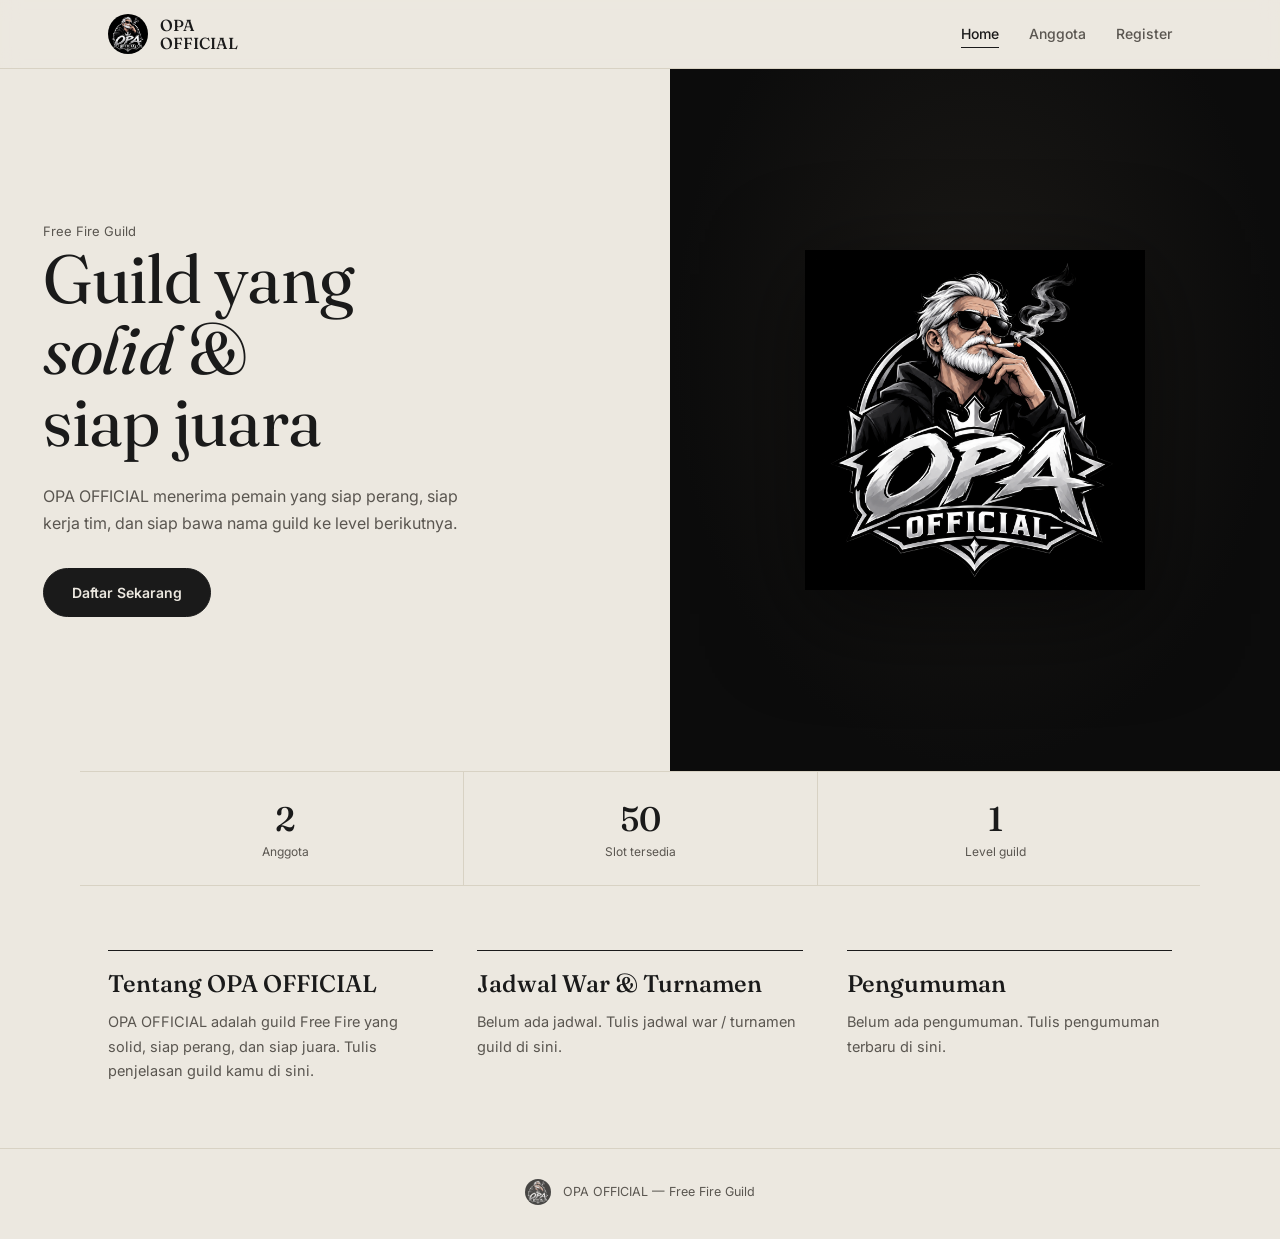
==== commit 3b3dbaa4: "Add files via upload" ====
--- a/index.html
+++ b/index.html
@@ -6,33 +6,23 @@
 <title>OPA OFFICIAL — Guild Free Fire</title>
 <link rel="preconnect" href="https://fonts.googleapis.com">
 <link rel="preconnect" href="https://fonts.gstatic.com" crossorigin>
-<link href="https://fonts.googleapis.com/css2?family=Bebas+Neue&family=Inter:wght@400;500;600;700;800&display=swap" rel="stylesheet">
+<link href="https://fonts.googleapis.com/css2?family=Fraunces:ital,opsz,wght@0,9..144,400;0,9..144,600;1,9..144,500;1,9..144,600&family=Inter:wght@400;500;600;700&display=swap" rel="stylesheet">
 <link rel="stylesheet" href="style.css">
 </head>
 <body>
-<div class="noise"></div>
 
 <!-- ============ HOTBAR ============ -->
 <header class="hotbar" id="hotbar">
   <div class="hotbar__inner">
-    <a class="hotbar__brand" href="#home" data-nav="home">
+    <a class="brand" href="#home" data-nav="home">
       <img src="logo.png" alt="OPA OFFICIAL">
-      <span>OPA<i>|</i>OFFICIAL</span>
+      <span>OPA<br>OFFICIAL</span>
     </a>
 
     <nav class="hotbar__nav" id="nav">
-      <a href="#home" data-nav="home" class="active">
-        <svg width="18" height="18" viewBox="0 0 24 24" fill="none" stroke="currentColor" stroke-width="2"><path d="M3 11l9-8 9 8v9a1 1 0 0 1-1 1h-5v-6H9v6H4a1 1 0 0 1-1-1z"/></svg>
-        <span>Home</span>
-      </a>
-      <a href="#anggota" data-nav="anggota">
-        <svg width="18" height="18" viewBox="0 0 24 24" fill="none" stroke="currentColor" stroke-width="2"><circle cx="9" cy="8" r="3.5"/><path d="M2.5 20a6.5 6.5 0 0 1 13 0"/><circle cx="17" cy="9" r="2.5"/><path d="M16 14.2a5 5 0 0 1 5.5 4.8"/></svg>
-        <span>Anggota</span>
-      </a>
-      <a href="#register" data-nav="register">
-        <svg width="18" height="18" viewBox="0 0 24 24" fill="none" stroke="currentColor" stroke-width="2"><path d="M14 3H6a2 2 0 0 0-2 2v14a2 2 0 0 0 2 2h12a2 2 0 0 0 2-2V9z"/><path d="M14 3v6h6M9 14h6M9 18h4"/></svg>
-        <span>Register</span>
-      </a>
+      <a href="#home" data-nav="home" class="active">Home</a>
+      <a href="#anggota" data-nav="anggota">Anggota</a>
+      <a href="#register" data-nav="register">Register</a>
     </nav>
   </div>
 </header>
@@ -41,83 +31,87 @@
 
   <!-- ================= HOME ================= -->
   <section class="view active" id="view-home">
-    <div class="hero">
-      <img src="logo.png" alt="OPA OFFICIAL" class="hero__logo">
-      <div class="hero__body">
-        <p class="hero__tag">Free Fire Guild</p>
-        <h1 class="hero__title">OPA OFFICIAL</h1>
-        <p class="hero__desc">Guild yang solid, siap perang, siap juara. Gabung kalau kamu siap bawa nama OPA.</p>
+
+    <div class="split">
+      <div class="split__left">
+        <p class="kicker">Free Fire Guild</p>
+        <h1 class="split__title">Guild yang<br><em>solid</em> &amp;<br>siap juara</h1>
+        <p class="split__desc">OPA OFFICIAL menerima pemain yang siap perang, siap kerja tim, dan siap bawa nama guild ke level berikutnya.</p>
         <a href="#register" data-nav="register" class="btn btn--primary">Daftar Sekarang</a>
       </div>
-      <div class="hero__stats">
-        <div class="hero__stat"><span id="statAccepted">0</span><small>Anggota</small></div>
-        <div class="hero__stat"><span id="statSlot">-</span><small>Slot</small></div>
-        <div class="hero__stat"><span id="statLevel">-</span><small>Level</small></div>
-      </div>
-    </div>
-
-    <div class="cards" id="infoCards"></div>
+      <div class="split__right">
+        <img src="logo.png" alt="OPA OFFICIAL" class="split__logo">
+      </div>
+    </div>
+
+    <div class="stat-strip">
+      <div><b id="statAccepted">0</b><span>Anggota</span></div>
+      <div><b id="statSlot">-</b><span>Slot tersedia</span></div>
+      <div><b id="statLevel">-</b><span>Level guild</span></div>
+    </div>
+
+    <div class="editorial" id="infoCards"></div>
   </section>
 
   <!-- ================= ANGGOTA ================= -->
   <section class="view" id="view-anggota">
     <header class="view__head">
-      <p class="eyebrow">Roster</p>
-      <h1 class="view__title">Anggota</h1>
-      <p class="view__sub">Daftar anggota yang sudah diterima dan yang masih menunggu.</p>
+      <p class="kicker">Roster</p>
+      <h1 class="view__title">Anggota <em>Guild</em></h1>
+      <p class="view__sub">Daftar anggota yang sudah diterima dan yang masih dalam proses.</p>
     </header>
 
-    <div class="tabs" id="memberTabs">
-      <button class="tabs__btn active" data-filter="diterima">Diterima <b id="cntAccepted">0</b></button>
-      <button class="tabs__btn" data-filter="menunggu">Belum diterima <b id="cntPending">0</b></button>
-    </div>
-
-    <input type="search" class="search" id="memberSearch" placeholder="Cari nama atau ID...">
-
-    <div class="list" id="memberList"></div>
+    <div class="switch" id="memberTabs">
+      <button class="switch__opt active" data-filter="diterima">Diterima <b id="cntAccepted">0</b></button>
+      <button class="switch__opt" data-filter="menunggu">Menunggu <b id="cntPending">0</b></button>
+    </div>
+
+    <input type="search" class="search" id="memberSearch" placeholder="Cari nama atau ID pemain...">
+
+    <div class="roster" id="memberList"></div>
     <p class="empty" id="memberEmpty" hidden>Belum ada data.</p>
   </section>
 
   <!-- ================= REGISTER ================= -->
   <section class="view" id="view-register">
     <header class="view__head">
-      <p class="eyebrow">Bergabung</p>
-      <h1 class="view__title">Daftar Anggota</h1>
+      <p class="kicker">Bergabung</p>
+      <h1 class="view__title">Daftar jadi <em>anggota</em></h1>
+      <p class="view__sub">Tiga langkah singkat sebelum kamu resmi bergabung.</p>
     </header>
 
-    <!-- Wizard progress: lingkaran bernomor terhubung garis -->
-    <div class="wizard" id="steps">
-      <div class="wizard__node active" data-node="1"><span>1</span><small>Syarat</small></div>
-      <div class="wizard__line"></div>
-      <div class="wizard__node" data-node="2"><span>2</span><small>Fasilitas</small></div>
-      <div class="wizard__line"></div>
-      <div class="wizard__node" data-node="3"><span>3</span><small>Formulir</small></div>
+    <div class="track" id="steps">
+      <div class="track__pt active" data-node="1"><i>1</i><em>Syarat</em></div>
+      <div class="track__ln"></div>
+      <div class="track__pt" data-node="2"><i>2</i><em>Fasilitas</em></div>
+      <div class="track__ln"></div>
+      <div class="track__pt" data-node="3"><i>3</i><em>Data Diri</em></div>
     </div>
 
     <!-- STEP 1: Peraturan -->
     <div class="step active" data-step="1">
-      <div class="wizard-card">
-        <h2 class="wizard-card__title">Persyaratan Bergabung</h2>
-        <p class="wizard-card__sub">Pastikan kamu memenuhi semua poin berikut sebelum mendaftar.</p>
-
-        <div class="rules-grid">
-          <div class="rule"><em>01</em><h3>Akun pribadi</h3><p>Bukan akun titipan</p></div>
-          <div class="rule"><em>02</em><h3>No double guild</h3><p>Tidak tergabung di guild lain</p></div>
-          <div class="rule"><em>03</em><h3>Player aktif</h3><p>Aktif di game maupun Discord</p></div>
-          <div class="rule"><em>04</em><h3>Usia 18+</h3><p>Sudah dewasa</p></div>
-          <div class="rule"><em>05</em><h3>No kutu loncat</h3><p>Tidak pindah-pindah guild</p></div>
-          <div class="rule"><em>06</em><h3>Level minimal 40</h3><p>Level minimum untuk bergabung</p></div>
-          <div class="rule"><em>07</em><h3>Siap CN</h3><p>War / room / turnamen</p></div>
-          <div class="rule"><em>08</em><h3>Good attitude</h3><p>Asik, sopan, mudah berbaur</p></div>
-          <div class="rule"><em>09</em><h3>Siap membentuk tim</h3><p>Aktif berkontribusi di guild</p></div>
-          <div class="rule"><em>10</em><h3>No cheat</h3><p>Tidak pakai cheat / pihak ketiga</p></div>
-          <div class="rule"><em>11</em><h3>Siap ikut arahan</h3><p>Mengikuti peraturan guild</p></div>
+      <div class="panel">
+        <h2 class="panel__title">Persyaratan</h2>
+        <p class="panel__sub">Pastikan kamu memenuhi semua poin berikut sebelum lanjut.</p>
+
+        <div class="clause-grid">
+          <div class="clause"><i>01</i><div><h3>Akun pribadi</h3><p>Bukan akun titipan</p></div></div>
+          <div class="clause"><i>02</i><div><h3>No double guild</h3><p>Tidak tergabung di guild lain</p></div></div>
+          <div class="clause"><i>03</i><div><h3>Player aktif</h3><p>Aktif di game maupun Discord</p></div></div>
+          <div class="clause"><i>04</i><div><h3>Usia 18+</h3><p>Sudah dewasa</p></div></div>
+          <div class="clause"><i>05</i><div><h3>No kutu loncat</h3><p>Tidak pindah-pindah guild</p></div></div>
+          <div class="clause"><i>06</i><div><h3>Level minimal 40</h3><p>Level minimum untuk bergabung</p></div></div>
+          <div class="clause"><i>07</i><div><h3>Siap CN</h3><p>War / room / turnamen</p></div></div>
+          <div class="clause"><i>08</i><div><h3>Good attitude</h3><p>Asik, sopan, mudah berbaur</p></div></div>
+          <div class="clause"><i>09</i><div><h3>Siap membentuk tim</h3><p>Aktif berkontribusi di guild</p></div></div>
+          <div class="clause"><i>10</i><div><h3>No cheat</h3><p>Tidak pakai cheat / pihak ketiga</p></div></div>
+          <div class="clause"><i>11</i><div><h3>Siap ikut arahan</h3><p>Mengikuti peraturan guild</p></div></div>
         </div>
 
         <label class="agree">
           <input type="checkbox" id="agreeCheck">
           <span class="agree__box"></span>
-          <span class="agree__text">Saya sudah baca dan setuju dengan semua persyaratan di atas</span>
+          <span class="agree__text">Saya sudah baca dan setuju dengan semua ketentuan di atas</span>
         </label>
         <button class="btn btn--primary btn--block" id="toStep2" disabled>Lanjut ke Fasilitas</button>
       </div>
@@ -125,13 +119,13 @@
 
     <!-- STEP 2: Fasilitas -->
     <div class="step" data-step="2">
-      <div class="wizard-card">
-        <h2 class="wizard-card__title">Guild Facilities</h2>
-        <p class="wizard-card__sub">Apa yang kamu dapat sebagai anggota OPA OFFICIAL.</p>
-
-        <div class="facility-list">
-          <div class="facility"><span>1</span><div><h3>FT ditanggung admin</h3><p>Biaya full team war ditanggung oleh admin guild.</p></div></div>
-          <div class="facility"><span>2</span><div><h3>Turnamen guild berhadiah</h3><p>Ikut turnamen internal guild dengan hadiah menarik.</p></div></div>
+      <div class="panel">
+        <h2 class="panel__title">Guild Facilities</h2>
+        <p class="panel__sub">Apa yang kamu dapat sebagai anggota OPA OFFICIAL.</p>
+
+        <div class="perk-list">
+          <div class="perk"><i>01</i><div><h3>FT ditanggung admin</h3><p>Biaya full team war ditanggung oleh admin guild.</p></div></div>
+          <div class="perk"><i>02</i><div><h3>Turnamen guild berhadiah</h3><p>Ikut turnamen internal guild dengan hadiah menarik.</p></div></div>
         </div>
         <p class="note">Fasilitas akan terus bertambah seiring guild makin besar.</p>
 
@@ -144,9 +138,9 @@
 
     <!-- STEP 3: Form -->
     <div class="step" data-step="3">
-      <div class="wizard-card">
-        <h2 class="wizard-card__title">Formulir Pendaftaran</h2>
-        <p class="wizard-card__sub">Isi data kamu dengan benar dan jujur.</p>
+      <div class="panel">
+        <h2 class="panel__title">Data Diri</h2>
+        <p class="panel__sub">Isi data kamu dengan benar dan jujur.</p>
 
         <form id="regForm" novalidate action="https://formspree.io/f/mzezvybr" method="POST">
         <input type="hidden" name="_subject" value="Pendaftaran Guild Baru — OPA OFFICIAL">
@@ -211,15 +205,7 @@
 
         <div class="field">
           <label for="email">Email</label>
-          <div class="email-card">
-            <div class="email-card__icon">
-              <svg width="18" height="18" viewBox="0 0 24 24" fill="none" stroke="currentColor" stroke-width="2"><path d="M4 4h16c1.1 0 2 .9 2 2v12c0 1.1-.9 2-2 2H4c-1.1 0-2-.9-2-2V6c0-1.1.9-2 2-2z"/><path d="M22 6l-10 7L2 6"/></svg>
-            </div>
-            <div class="email-card__body">
-              <input type="email" id="email" name="email" placeholder="nama@gmail.com" autocomplete="email">
-              <span>Dipakai admin untuk kirim info penerimaan guild</span>
-            </div>
-          </div>
+          <input type="email" id="email" name="email" placeholder="nama@gmail.com" autocomplete="email">
           <span class="field__error" data-error-for="email"></span>
         </div>
 
@@ -254,17 +240,17 @@
 
     <!-- SUKSES -->
     <div class="step" data-step="done">
-      <div class="wizard-card done">
+      <div class="panel done">
         <div class="done__badge">
-          <svg width="36" height="36" viewBox="0 0 24 24" fill="none" stroke="currentColor" stroke-width="2.5"><path d="M20 6L9 17l-5-5"/></svg>
-        </div>
-        <h2 class="done__title" id="doneTitle">Pendaftaran terkirim</h2>
+          <svg width="28" height="28" viewBox="0 0 24 24" fill="none" stroke="currentColor" stroke-width="2.5"><path d="M20 6L9 17l-5-5"/></svg>
+        </div>
+        <h2 class="done__title">Pendaftaran <em>terkirim</em></h2>
         <p class="done__sub" id="doneSub">Admin OPA akan menghubungi kamu lewat WhatsApp untuk proses selanjutnya.</p>
 
         <div class="summary" id="summaryBox"></div>
 
         <div class="cn-card">
-          <span class="cn-card__label" id="cnLabel">Format Change Nickname</span>
+          <span class="cn-card__label">Format Change Nickname</span>
           <p class="cn-card__value" id="cnValue">OPA • Nickname</p>
           <button class="btn btn--outline btn--sm" id="btnCopyCN"><span>Salin format</span></button>
           <p class="cn-card__note">Buka Free Fire, Edit Profil, Nickname, lalu tempel format di atas.</p>
@@ -279,7 +265,7 @@
 
 <footer class="footer">
   <img src="logo.png" alt="">
-  <p>&copy; OPA OFFICIAL &middot; Free Fire Guild</p>
+  <p>OPA OFFICIAL &mdash; Free Fire Guild</p>
 </footer>
 
 <script src="members.js"></script>
--- a/style.css
+++ b/style.css
@@ -1,20 +1,19 @@
 /* ============ TOKENS ============ */
 :root {
-  --bg: #0a0a0a;
-  --bg-alt: #0f0f0f;
-  --panel: #151515;
-  --panel-hi: #1b1b1b;
-  --line: #2a2a2a;
-  --line-bright: #444;
-  --chrome: #f2f2f2;
-  --chrome-dim: #a0a0a0;
-  --muted: #6a6a6a;
-  --danger: #ff5c5c;
-  --success: #4ade80;
-  --warn: #fbbf24;
-  --radius: 4px;
+  --cream: #ece8e0;
+  --cream-dim: #ddd7ca;
+  --ink: #1a1a1a;
+  --ink-dim: #5a5650;
+  --dark: #0c0c0c;
+  --dark-panel: #151412;
+  --paper: #f5f3ee;
+  --line: #d8d2c4;
+  --line-dark: #2a2825;
+  --accent: #8a3b2f;
+  --success: #3f7d4f;
+  --danger: #b0392c;
   --ease: cubic-bezier(.22, 1, .36, 1);
-  --font-display: 'Bebas Neue', 'Oswald', 'Arial Narrow', sans-serif;
+  --font-serif: 'Fraunces', Georgia, serif;
   --font-body: 'Inter', -apple-system, BlinkMacSystemFont, 'Segoe UI', sans-serif;
 }
 
@@ -22,8 +21,8 @@
 html { scroll-behavior: smooth; }
 html, body {
   margin: 0; padding: 0;
-  background: var(--bg);
-  color: var(--chrome);
+  background: var(--cream);
+  color: var(--ink);
   font-family: var(--font-body);
   -webkit-font-smoothing: antialiased;
 }
@@ -32,279 +31,255 @@
 ul { list-style: none; margin: 0; padding: 0; }
 a { color: inherit; text-decoration: none; }
 button, input, select { font-family: inherit; }
-
-.noise {
-  position: fixed; inset: 0; pointer-events: none; z-index: 1; opacity: .05;
-  background-image: url("data:image/svg+xml,%3Csvg xmlns='http://www.w3.org/2000/svg' width='120' height='120'%3E%3Cfilter id='n'%3E%3CfeTurbulence type='fractalNoise' baseFrequency='0.9' numOctaves='2' stitchTiles='stitch'/%3E%3C/filter%3E%3Crect width='100%25' height='100%25' filter='url(%23n)'/%3E%3C/svg%3E");
-}
+em { font-style: italic; }
 
 /* ============ BUTTONS ============ */
 .btn {
   display: inline-flex; align-items: center; justify-content: center; gap: 10px;
-  border: none; border-radius: var(--radius);
-  font-size: 13.5px; font-weight: 700; letter-spacing: .05em; text-transform: uppercase;
-  cursor: pointer; padding: 15px 24px;
-  transition: transform .15s var(--ease), opacity .2s, border-color .2s, color .2s;
+  border: 1px solid var(--ink); border-radius: 999px;
+  font-size: 14px; font-weight: 600;
+  cursor: pointer; padding: 15px 28px;
+  transition: transform .15s var(--ease), opacity .2s, background .2s, color .2s, border-color .2s;
 }
 .btn:active { transform: scale(.97); }
-.btn:disabled { opacity: .3; cursor: not-allowed; }
-.btn--primary { background: var(--chrome); color: #0a0a0a; }
-.btn--outline { background: transparent; border: 1px solid var(--line-bright); color: var(--chrome-dim); }
-.btn--outline:hover { border-color: var(--chrome-dim); color: var(--chrome); }
-.btn--sm { padding: 10px 16px; font-size: 12px; }
+.btn:disabled { opacity: .35; cursor: not-allowed; }
+.btn--primary { background: var(--ink); color: var(--cream); }
+.btn--primary:hover { background: #000; }
+.btn--outline { background: transparent; border-color: var(--line); color: var(--ink-dim); }
+.btn--outline:hover { border-color: var(--ink); color: var(--ink); }
+.btn--sm { padding: 10px 20px; font-size: 13px; }
 .btn--block { width: 100%; }
 
 /* ============ HOTBAR ============ */
 .hotbar {
   position: sticky; top: 0; z-index: 30;
-  background: rgba(10,10,10,.82);
-  backdrop-filter: blur(14px);
-  -webkit-backdrop-filter: blur(14px);
+  background: rgba(236,232,224,.88);
+  backdrop-filter: blur(10px); -webkit-backdrop-filter: blur(10px);
   border-bottom: 1px solid var(--line);
 }
-.hotbar__inner {
-  max-width: 1040px; margin: 0 auto;
-  display: flex; align-items: center; justify-content: space-between;
-  padding: 10px 24px;
-}
-.hotbar__brand { display: flex; align-items: center; gap: 12px; }
-.hotbar__brand img { width: 42px; height: 42px; object-fit: contain; }
-.hotbar__brand span { font-family: var(--font-display); font-size: 26px; letter-spacing: .02em; line-height: 1; }
-.hotbar__brand i { font-style: normal; color: var(--muted); margin: 0 1px; }
-
-.hotbar__nav { display: flex; gap: 4px; }
-.hotbar__nav a {
-  position: relative;
-  display: flex; align-items: center; gap: 8px;
-  padding: 11px 16px;
-  font-size: 13.5px; font-weight: 600; letter-spacing: .03em;
-  color: var(--chrome-dim);
-  transition: color .2s, background .2s;
-}
-.hotbar__nav a::after {
-  content: ''; position: absolute; left: 16px; right: 16px; bottom: 0; height: 2px;
-  background: var(--chrome); transform: scaleX(0); transition: transform .3s var(--ease);
-}
-.hotbar__nav a:hover { color: var(--chrome); }
-.hotbar__nav a.active { color: var(--chrome); }
-.hotbar__nav a.active::after { transform: scaleX(1); }
+.hotbar__inner { max-width: 1120px; margin: 0 auto; display: flex; align-items: center; justify-content: space-between; padding: 14px 28px; }
+
+.brand { display: flex; align-items: center; gap: 12px; }
+.brand img { width: 40px; height: 40px; object-fit: contain; border-radius: 50%; }
+.brand span { font-family: var(--font-serif); font-size: 16px; font-weight: 500; line-height: 1.15; }
+
+.hotbar__nav { display: flex; gap: 30px; }
+.hotbar__nav a { font-size: 14px; font-weight: 500; color: var(--ink-dim); transition: color .2s; position: relative; padding-bottom: 2px; }
+.hotbar__nav a.active, .hotbar__nav a:hover { color: var(--ink); }
+.hotbar__nav a.active::after { content: ''; position: absolute; left: 0; right: 0; bottom: -4px; height: 1px; background: var(--ink); }
 
 /* ============ LAYOUT ============ */
-.main { position: relative; z-index: 2; flex: 1; width: 100%; max-width: 1040px; margin: 0 auto; padding: 32px 24px 60px; }
+.main { position: relative; flex: 1; width: 100%; }
 .view { display: none; }
-.view.active { display: block; animation: viewIn .45s var(--ease) both; }
-@keyframes viewIn { from { opacity: 0; transform: translateY(12px); } to { opacity: 1; transform: none; } }
-
-.eyebrow { position: relative; padding-left: 18px; font-size: 11px; letter-spacing: .2em; text-transform: uppercase; color: var(--muted); }
-.eyebrow::before { content: ''; position: absolute; left: 0; top: 50%; width: 11px; height: 1px; background: var(--chrome-dim); }
-
-.view__head { margin-bottom: 26px; }
-.view__title { font-family: var(--font-display); font-weight: 400; font-size: 54px; line-height: 1; margin-top: 8px; padding-left: 16px; border-left: 3px solid var(--chrome); }
-.view__sub { color: var(--chrome-dim); font-size: 14px; margin-top: 10px; padding-left: 19px; line-height: 1.5; }
-
-.section-title { font-family: var(--font-display); font-weight: 400; font-size: 30px; letter-spacing: .02em; margin: 30px 0 16px; }
-
-/* ============ HERO (ringkas, satu CTA) ============ */
-.hero {
-  position: relative; overflow: hidden;
-  display: flex; align-items: center; gap: 24px; flex-wrap: wrap;
-  background: linear-gradient(135deg, #171717, #0e0e0e);
-  border: 1px solid var(--line); border-left: 3px solid var(--chrome);
-  padding: 28px 30px;
-  margin-bottom: 20px;
-}
-.hero__logo { width: 84px; height: 84px; object-fit: contain; flex-shrink: 0; filter: drop-shadow(0 10px 24px rgba(0,0,0,.6)); animation: logoIn .7s var(--ease) both; }
-@keyframes logoIn { from { opacity: 0; transform: translateY(-10px) scale(.9); } to { opacity: 1; transform: none; } }
-.hero__body { flex: 1; min-width: 220px; }
-.hero__tag { font-size: 11px; letter-spacing: .16em; text-transform: uppercase; color: var(--muted); }
-.hero__title { font-family: var(--font-display); font-weight: 400; font-size: 40px; line-height: 1; margin-top: 6px; }
-.hero__desc { color: var(--chrome-dim); font-size: 14px; line-height: 1.6; margin-top: 10px; max-width: 460px; }
-.hero__body .btn { margin-top: 16px; }
-.hero__stats { display: flex; gap: 22px; padding-left: 24px; border-left: 1px solid var(--line); flex-shrink: 0; }
-.hero__stat { display: flex; flex-direction: column; align-items: center; gap: 2px; }
-.hero__stat span { font-family: var(--font-display); font-size: 30px; line-height: 1; }
-.hero__stat small { font-size: 10px; letter-spacing: .1em; text-transform: uppercase; color: var(--muted); }
-
-/* ============ CARDS (info guild) ============ */
-.cards { display: grid; grid-template-columns: repeat(auto-fit, minmax(260px, 1fr)); gap: 12px; }
-.card { background: var(--panel); border: 1px solid var(--line); border-top: 3px solid var(--line-bright); padding: 22px 20px; transition: border-color .25s; }
-.card:hover { border-top-color: var(--chrome); }
-.card h3 { font-family: var(--font-display); font-weight: 400; font-size: 24px; letter-spacing: .02em; margin-bottom: 10px; }
-.card p { color: var(--chrome-dim); font-size: 14px; line-height: 1.7; white-space: pre-line; }
+.view.active { display: block; animation: viewIn .5s var(--ease) both; }
+@keyframes viewIn { from { opacity: 0; transform: translateY(8px); } to { opacity: 1; transform: none; } }
+
+.view__head { max-width: 1120px; margin: 0 auto; padding: 48px 28px 0; }
+.kicker { font-size: 13px; color: var(--ink-dim); }
+.view__title { font-family: var(--font-serif); font-weight: 500; font-size: 46px; line-height: 1.1; margin-top: 8px; }
+.view__sub { color: var(--ink-dim); font-size: 15px; margin-top: 14px; max-width: 460px; line-height: 1.6; }
+
+/* ============ SPLIT HERO ============ */
+.split {
+  display: grid; grid-template-columns: 1.1fr 1fr; align-items: center; min-height: 78vh;
+}
+.split__left { padding: 60px 60px 60px 28px; max-width: 640px; margin: 0 auto; width: 100%; }
+.split__left .kicker { margin-bottom: 4px; }
+.split__title { font-family: var(--font-serif); font-weight: 400; font-size: 68px; line-height: 1.05; letter-spacing: -.01em; }
+.split__desc { color: var(--ink-dim); font-size: 16px; line-height: 1.65; margin-top: 26px; max-width: 420px; }
+.split__left .btn { margin-top: 32px; }
+
+.split__right {
+  position: relative; align-self: stretch;
+  background: radial-gradient(ellipse at 50% 40%, #1c1a17, var(--dark) 70%);
+  display: flex; align-items: center; justify-content: center;
+  overflow: hidden;
+}
+.split__logo { width: 62%; max-width: 340px; object-fit: contain; filter: drop-shadow(0 24px 48px rgba(0,0,0,.5)); animation: logoIn .9s var(--ease) both; }
+@keyframes logoIn { from { opacity: 0; transform: scale(.92); } to { opacity: 1; transform: none; } }
+
+/* ============ STAT STRIP ============ */
+.stat-strip {
+  max-width: 1120px; margin: 0 auto; padding: 0 28px;
+  display: grid; grid-template-columns: repeat(3, 1fr);
+  border-top: 1px solid var(--line); border-bottom: 1px solid var(--line);
+}
+.stat-strip div { padding: 26px 20px; text-align: center; border-left: 1px solid var(--line); }
+.stat-strip div:first-child { border-left: none; }
+.stat-strip b { display: block; font-family: var(--font-serif); font-size: 34px; font-weight: 500; }
+.stat-strip span { font-size: 12px; color: var(--ink-dim); margin-top: 4px; display: block; }
+
+/* ============ EDITORIAL (info guild) ============ */
+.editorial { max-width: 1120px; margin: 0 auto; padding: 64px 28px; display: grid; grid-template-columns: repeat(auto-fit, minmax(280px, 1fr)); gap: 44px; }
+.editorial > div { border-top: 1px solid var(--ink); padding-top: 18px; }
+.editorial h3 { font-family: var(--font-serif); font-size: 24px; font-weight: 500; }
+.editorial p { color: var(--ink-dim); font-size: 14.5px; line-height: 1.7; margin-top: 12px; white-space: pre-line; }
 
 /* ============ ANGGOTA ============ */
-.tabs { display: grid; grid-template-columns: 1fr 1fr; border: 1px solid var(--line); margin-bottom: 14px; }
-.tabs__btn { background: transparent; border: none; color: var(--muted); padding: 14px 8px; font-size: 13px; font-weight: 700; letter-spacing: .05em; text-transform: uppercase; cursor: pointer; display: flex; align-items: center; justify-content: center; gap: 8px; transition: background .2s, color .2s; }
-.tabs__btn b { font-family: var(--font-display); font-size: 17px; font-weight: 400; padding: 1px 8px; border: 1px solid var(--line-bright); border-radius: 3px; }
-.tabs__btn.active { background: var(--chrome); color: #0a0a0a; }
-.tabs__btn.active b { border-color: #0a0a0a; }
-.tabs__btn:not(.active):hover { color: var(--chrome); }
-
-.search { width: 100%; background: var(--panel); border: 1.5px solid var(--line); border-radius: var(--radius); padding: 13px 14px; color: var(--chrome); font-size: 14.5px; margin-bottom: 14px; }
-.search:focus { outline: none; border-color: var(--line-bright); }
-.search::placeholder { color: var(--muted); }
-
-.list { display: flex; flex-direction: column; gap: 8px; }
-.row { display: flex; align-items: center; gap: 16px; background: var(--panel); border: 1px solid var(--line); padding: 14px 16px; animation: viewIn .35s var(--ease) both; }
-.row__num { font-family: var(--font-display); font-size: 22px; color: var(--muted); width: 30px; flex-shrink: 0; }
-.row__body { flex: 1; min-width: 0; }
-.row__name { font-size: 15px; font-weight: 700; display: flex; align-items: center; gap: 8px; flex-wrap: wrap; }
-.row__sub { font-size: 12.5px; color: var(--muted); margin-top: 3px; }
-.badge { display: inline-flex; padding: 3px 9px; border: 1px solid var(--line-bright); border-radius: 3px; font-size: 10.5px; font-weight: 700; letter-spacing: .06em; text-transform: uppercase; color: var(--chrome-dim); }
-.badge--ok { color: var(--success); border-color: #1f4d33; }
-.badge--warn { color: var(--warn); border-color: #5a4614; }
-.badge--lead { background: var(--chrome); color: #0a0a0a; border-color: var(--chrome); }
-.empty { text-align: center; color: var(--muted); font-size: 14px; padding: 36px 10px; }
+#view-anggota .roster, #view-anggota .switch, #view-anggota .search, #view-anggota .empty { max-width: 780px; margin-left: auto; margin-right: auto; padding-left: 28px; padding-right: 28px; }
+#view-anggota .roster, #view-anggota .empty { padding-left: 28px; padding-right: 28px; }
+
+.switch { display: flex; gap: 28px; margin-top: 36px; margin-bottom: 24px; border-bottom: 1px solid var(--line); }
+.switch__opt { background: transparent; border: none; color: var(--ink-dim); padding: 0 0 14px; font-size: 15px; font-weight: 500; cursor: pointer; display: flex; align-items: center; gap: 8px; position: relative; transition: color .2s; }
+.switch__opt b { font-family: var(--font-body); font-size: 12px; font-weight: 700; color: var(--ink-dim); }
+.switch__opt.active { color: var(--ink); }
+.switch__opt.active::after { content: ''; position: absolute; left: 0; right: 0; bottom: -1px; height: 2px; background: var(--ink); }
+.switch__opt:hover { color: var(--ink); }
+
+.search { width: 100%; background: var(--paper); border: 1px solid var(--line); border-radius: 999px; padding: 13px 20px; color: var(--ink); font-size: 14.5px; margin-bottom: 22px; }
+.search:focus { outline: none; border-color: var(--ink-dim); }
+.search::placeholder { color: var(--ink-dim); }
+
+.roster { display: flex; flex-direction: column; }
+.roster-row { display: flex; align-items: center; gap: 18px; padding: 18px 0; border-bottom: 1px solid var(--line); animation: viewIn .35s var(--ease) both; }
+.roster-row__id { font-family: var(--font-serif); font-size: 20px; color: var(--ink-dim); width: 32px; flex-shrink: 0; }
+.roster-row__body { flex: 1; min-width: 0; }
+.roster-row__name { font-size: 15.5px; font-weight: 600; display: flex; align-items: center; gap: 10px; flex-wrap: wrap; }
+.roster-row__sub { font-size: 12.5px; color: var(--ink-dim); margin-top: 4px; }
+.tagchip { display: inline-flex; padding: 3px 10px; border: 1px solid var(--line); border-radius: 999px; font-size: 10.5px; font-weight: 600; color: var(--ink-dim); }
+.tagchip--lead { background: var(--ink); color: var(--cream); border-color: var(--ink); }
+.tagchip--ok { color: var(--success); border-color: var(--success); }
+.tagchip--wait { color: var(--accent); border-color: var(--accent); }
+.empty { text-align: center; color: var(--ink-dim); font-size: 14px; padding: 48px 10px; }
 .empty[hidden] { display: none; }
 
-/* ============ REGISTER — WIZARD ============ */
-.wizard { display: flex; align-items: center; justify-content: center; gap: 0; margin-bottom: 28px; }
-.wizard__node { display: flex; flex-direction: column; align-items: center; gap: 8px; }
-.wizard__node span {
-  width: 38px; height: 38px; display: flex; align-items: center; justify-content: center;
-  border: 1.5px solid var(--line-bright); border-radius: 50%;
-  font-family: var(--font-display); font-size: 17px; color: var(--chrome-dim);
-  background: var(--bg); transition: background .3s var(--ease), border-color .3s, color .3s;
-}
-.wizard__node small { font-size: 10.5px; letter-spacing: .06em; text-transform: uppercase; color: var(--muted); transition: color .3s; }
-.wizard__node.active span { background: var(--chrome); border-color: var(--chrome); color: #0a0a0a; }
-.wizard__node.active small { color: var(--chrome); }
-.wizard__node.done span { border-color: var(--chrome-dim); color: var(--chrome); }
-.wizard__line { width: 44px; height: 1.5px; background: var(--line-bright); margin: 0 4px 20px; transition: background .3s; }
-.wizard__line.done { background: var(--chrome-dim); }
+/* ============ REGISTER ============ */
+.track { max-width: 1120px; margin: 0 auto; padding: 0 28px; display: flex; align-items: flex-start; justify-content: center; gap: 0; margin-top: 40px; margin-bottom: 8px; }
+.track__pt { display: flex; flex-direction: column; align-items: center; gap: 10px; }
+.track__pt i { width: 34px; height: 34px; border-radius: 50%; display: flex; align-items: center; justify-content: center; font-style: normal; font-family: var(--font-serif); font-size: 15px; border: 1px solid var(--line); color: var(--ink-dim); transition: background .3s var(--ease), border-color .3s, color .3s; }
+.track__pt em { font-style: normal; font-size: 12px; color: var(--ink-dim); transition: color .3s; }
+.track__pt.active i { background: var(--ink); border-color: var(--ink); color: var(--cream); }
+.track__pt.active em { color: var(--ink); }
+.track__pt.done i { border-color: var(--ink-dim); color: var(--ink); }
+.track__ln { width: 60px; height: 1px; background: var(--line); margin: 17px 6px 0; transition: background .3s; }
+.track__ln.done { background: var(--ink-dim); }
 
 .step { display: none; }
 .step.active { display: block; animation: stepIn .4s var(--ease) both; }
-@keyframes stepIn { from { opacity: 0; transform: translateY(14px) scale(.99); } to { opacity: 1; transform: none; } }
-
-.wizard-card {
-  background: var(--panel); border: 1px solid var(--line); border-top: 3px solid var(--chrome);
-  padding: 30px 26px;
-}
-.wizard-card__title { font-family: var(--font-display); font-weight: 400; font-size: 32px; letter-spacing: .02em; }
-.wizard-card__sub { color: var(--chrome-dim); font-size: 14px; margin-top: 8px; }
-
-.rules-grid { display: grid; grid-template-columns: repeat(auto-fit, minmax(220px, 1fr)); gap: 10px; margin-top: 24px; }
-.rule { padding: 16px; background: var(--bg-alt); border: 1px solid var(--line); }
-.rule em { font-family: var(--font-display); font-style: normal; font-size: 22px; color: var(--muted); display: block; margin-bottom: 6px; }
-.rule h3 { font-size: 14.5px; font-weight: 700; }
-.rule p { font-size: 12.5px; color: var(--chrome-dim); margin-top: 3px; }
-
-.facility-list { display: flex; flex-direction: column; gap: 10px; margin-top: 24px; }
-.facility { display: flex; gap: 16px; align-items: flex-start; padding: 20px; background: var(--bg-alt); border: 1px solid var(--line); }
-.facility span { flex-shrink: 0; width: 36px; height: 36px; display: flex; align-items: center; justify-content: center; border: 1.5px solid var(--line-bright); border-radius: var(--radius); font-family: var(--font-display); font-size: 18px; }
-.facility h3 { font-size: 15.5px; font-weight: 700; }
-.facility p { font-size: 13px; color: var(--chrome-dim); margin-top: 3px; }
-
-.agree { display: flex; align-items: flex-start; gap: 12px; margin: 24px 0 6px; padding: 16px; background: var(--bg-alt); border: 1px solid var(--line); border-left: 3px solid var(--line-bright); cursor: pointer; }
+@keyframes stepIn { from { opacity: 0; transform: translateY(14px); } to { opacity: 1; transform: none; } }
+
+.panel { max-width: 720px; margin: 32px auto 0; padding: 0 28px 64px; }
+.panel__title { font-family: var(--font-serif); font-size: 36px; font-weight: 500; }
+.panel__sub { color: var(--ink-dim); font-size: 14.5px; margin-top: 10px; }
+
+.clause-grid { display: grid; grid-template-columns: repeat(auto-fit, minmax(220px, 1fr)); gap: 24px 28px; margin-top: 32px; }
+.clause { display: flex; gap: 14px; border-top: 1px solid var(--line); padding-top: 14px; }
+.clause i { font-style: normal; font-family: var(--font-serif); font-size: 17px; color: var(--ink-dim); flex-shrink: 0; }
+.clause h3 { font-size: 14.5px; font-weight: 600; }
+.clause p { font-size: 12.5px; color: var(--ink-dim); margin-top: 3px; }
+
+.perk-list { display: flex; flex-direction: column; gap: 20px; margin-top: 32px; }
+.perk { display: flex; gap: 18px; align-items: flex-start; border-top: 1px solid var(--line); padding-top: 18px; }
+.perk i { font-style: normal; flex-shrink: 0; width: 32px; height: 32px; border-radius: 50%; display: flex; align-items: center; justify-content: center; border: 1px solid var(--line); font-family: var(--font-serif); font-size: 14px; }
+.perk h3 { font-size: 15.5px; font-weight: 600; }
+.perk p { font-size: 13px; color: var(--ink-dim); margin-top: 3px; }
+.note { text-align: center; font-size: 12.5px; color: var(--ink-dim); margin-top: 20px; font-style: italic; }
+
+.agree { display: flex; align-items: flex-start; gap: 12px; margin: 28px 0 6px; padding: 18px; background: var(--paper); border: 1px solid var(--line); border-radius: 12px; cursor: pointer; }
 .agree input { position: absolute; opacity: 0; width: 0; height: 0; }
-.agree__box { flex-shrink: 0; width: 20px; height: 20px; border: 1.5px solid var(--chrome-dim); border-radius: 3px; margin-top: 1px; position: relative; transition: background .2s, border-color .2s; }
-.agree__box::after { content: ''; position: absolute; left: 5px; top: 1px; width: 6px; height: 11px; border: solid #0a0a0a; border-width: 0 2px 2px 0; transform: rotate(45deg); opacity: 0; }
-.agree input:checked ~ .agree__box { background: var(--chrome); border-color: var(--chrome); }
+.agree__box { flex-shrink: 0; width: 20px; height: 20px; border: 1.5px solid var(--ink-dim); border-radius: 5px; margin-top: 1px; position: relative; transition: background .2s, border-color .2s; }
+.agree__box::after { content: ''; position: absolute; left: 5px; top: 1px; width: 6px; height: 11px; border: solid var(--cream); border-width: 0 2px 2px 0; transform: rotate(45deg); opacity: 0; }
+.agree input:checked ~ .agree__box { background: var(--ink); border-color: var(--ink); }
 .agree input:checked ~ .agree__box::after { opacity: 1; }
-.agree__text { font-size: 13.5px; color: var(--chrome-dim); line-height: 1.5; }
-.wizard-card .btn--block { margin-top: 18px; }
-.note { text-align: center; font-size: 12.5px; color: var(--muted); font-style: italic; margin-top: 16px; }
-.row-btns { display: flex; gap: 10px; margin-top: 22px; }
+.agree__text { font-size: 13.5px; color: var(--ink-dim); line-height: 1.5; }
+.panel .btn--block { margin-top: 20px; }
+
+.row-btns { display: flex; gap: 12px; margin-top: 26px; }
 .row-btns .btn { flex: 1; }
 .row-btns .btn--outline { flex: 0 0 auto; }
 
 /* form */
-#regForm { display: flex; flex-direction: column; gap: 18px; }
+#regForm { display: flex; flex-direction: column; gap: 20px; margin-top: 28px; }
 .field { display: flex; flex-direction: column; gap: 7px; }
-.field > label { font-size: 12.5px; font-weight: 600; color: var(--chrome-dim); letter-spacing: .02em; }
-.field input[type="text"], .field input[type="tel"], .field input[type="number"], .field select {
-  width: 100%; background: var(--panel); border: 1.5px solid var(--line); border-radius: var(--radius);
-  padding: 14px; font-size: 15px; color: var(--chrome); transition: border-color .2s;
-}
-.field input:focus, .field select:focus { outline: none; border-color: var(--line-bright); }
-.field input::placeholder { color: var(--muted); }
+.field > label { font-size: 13px; font-weight: 600; color: var(--ink-dim); }
+.field input[type="text"], .field input[type="tel"], .field input[type="number"], .field input[type="email"], .field select {
+  width: 100%; background: var(--paper); border: 1px solid var(--line); border-radius: 10px;
+  padding: 14px 16px; font-size: 15px; color: var(--ink); transition: border-color .2s, background .2s;
+}
+.field input:focus, .field select:focus { outline: none; border-color: var(--ink); background: #fff; }
+.field input::placeholder { color: #9a9385; }
 .field input.invalid, .field select.invalid { border-color: var(--danger); }
-.field select { appearance: none; -webkit-appearance: none; cursor: pointer; padding-right: 40px; background-image: url("data:image/svg+xml,%3Csvg xmlns='http://www.w3.org/2000/svg' width='20' height='20' viewBox='0 0 24 24' fill='none' stroke='%239a9a9a' stroke-width='2'%3E%3Cpath d='M6 9l6 6 6-6'/%3E%3C/svg%3E"); background-repeat: no-repeat; background-position: right 12px center; }
-.field select option { background: var(--panel); color: var(--chrome); }
-.field__hint { font-size: 12px; color: var(--muted); }
+.field select { appearance: none; -webkit-appearance: none; cursor: pointer; padding-right: 40px; background-image: url("data:image/svg+xml,%3Csvg xmlns='http://www.w3.org/2000/svg' width='20' height='20' viewBox='0 0 24 24' fill='none' stroke='%235a5650' stroke-width='2'%3E%3Cpath d='M6 9l6 6 6-6'/%3E%3C/svg%3E"); background-repeat: no-repeat; background-position: right 14px center; }
+.field__hint { font-size: 12px; color: var(--ink-dim); }
 .field__error { font-size: 12.5px; color: var(--danger); display: none; }
 .field__error.show { display: block; }
-.grid2 { display: grid; grid-template-columns: 1fr 1fr; gap: 12px; }
+.grid2 { display: grid; grid-template-columns: 1fr 1fr; gap: 14px; }
 
 .pills { display: flex; gap: 10px; }
-.pill { flex: 1; text-align: center; padding: 13px; border: 1.5px solid var(--line); border-radius: var(--radius); cursor: pointer; font-size: 14px; font-weight: 600; color: var(--chrome-dim); transition: background .2s, border-color .2s, color .2s; }
+.pill { flex: 1; text-align: center; padding: 13px; border-radius: 10px; cursor: pointer; font-size: 14px; font-weight: 500; color: var(--ink-dim); background: var(--paper); border: 1px solid var(--line); transition: background .2s, color .2s, border-color .2s; }
 .pill input { position: absolute; opacity: 0; width: 0; height: 0; }
-.pill:has(input:checked) { background: var(--chrome); border-color: var(--chrome); color: #0a0a0a; }
-
-.email-card { display: flex; align-items: flex-start; gap: 13px; padding: 14px 16px; border-radius: var(--radius); background: linear-gradient(155deg, #181818, #121212); border: 1.5px solid var(--line); transition: border-color .25s, box-shadow .25s; }
-.email-card:has(input:focus) { border-color: var(--line-bright); box-shadow: 0 8px 20px rgba(0,0,0,.35); }
-.email-card:has(input.invalid) { border-color: var(--danger); }
-.email-card__icon { flex-shrink: 0; width: 36px; height: 36px; border-radius: var(--radius); background: rgba(255,255,255,.06); color: var(--chrome-dim); display: flex; align-items: center; justify-content: center; transition: background .25s, color .25s; }
-.email-card:has(input:focus) .email-card__icon { background: var(--chrome); color: #0a0a0a; }
-.email-card__body { flex: 1; min-width: 0; display: flex; flex-direction: column; gap: 4px; }
-.email-card__body input { background: transparent; border: none; padding: 0; font-size: 15.5px; font-weight: 600; color: var(--chrome); width: 100%; }
-.email-card__body input:focus { outline: none; }
-.email-card__body input::placeholder { color: var(--muted); font-weight: 400; }
-.email-card__body span { font-size: 11.5px; color: var(--muted); line-height: 1.4; }
-
-.collapse { display: grid; grid-template-rows: 0fr; opacity: 0; margin-top: -18px; transition: grid-template-rows .35s var(--ease), opacity .3s, margin-top .35s var(--ease); }
+.pill:has(input:checked) { background: var(--ink); color: var(--cream); border-color: var(--ink); }
+
+.collapse { display: grid; grid-template-rows: 0fr; opacity: 0; margin-top: -20px; transition: grid-template-rows .35s var(--ease), opacity .3s, margin-top .35s var(--ease); }
 .collapse__inner { overflow: hidden; min-height: 0; }
 .collapse.open { grid-template-rows: 1fr; opacity: 1; margin-top: 0; }
 
-.form-alert { display: none; padding: 12px 14px; font-size: 13.5px; background: rgba(255,92,92,.09); border: 1px solid #5a2222; color: #ffb4b4; }
+.form-alert { display: none; padding: 13px 16px; border-radius: 10px; font-size: 13.5px; background: #fbebe8; border: 1px solid #e0b3ab; color: #8c2e20; }
 .form-alert.show { display: block; }
 
 /* done */
-.done { display: flex; flex-direction: column; align-items: center; text-align: center; padding-top: 10px; }
-.done__badge { width: 64px; height: 64px; display: flex; align-items: center; justify-content: center; background: var(--chrome); color: #0a0a0a; border-radius: var(--radius); margin-bottom: 18px; animation: pop .5s var(--ease) both; }
+.done { text-align: center; }
+.done__badge { width: 56px; height: 56px; border-radius: 50%; display: flex; align-items: center; justify-content: center; background: var(--ink); color: var(--cream); margin: 0 auto 20px; animation: pop .5s var(--ease) both; }
 @keyframes pop { from { opacity: 0; transform: scale(.6); } to { opacity: 1; transform: none; } }
-.done__title { font-family: var(--font-display); font-weight: 400; font-size: 38px; }
-.done__sub { color: var(--chrome-dim); font-size: 14px; line-height: 1.6; margin-top: 8px; max-width: 380px; }
-.summary { width: 100%; margin-top: 22px; background: var(--bg-alt); border: 1px solid var(--line); border-left: 3px solid var(--line-bright); padding: 4px 18px; text-align: left; }
-.summary__row { display: flex; justify-content: space-between; gap: 12px; padding: 12px 0; border-bottom: 1px solid var(--line); }
+.done__title { font-family: var(--font-serif); font-size: 34px; font-weight: 500; }
+.done__sub { color: var(--ink-dim); font-size: 14.5px; line-height: 1.6; margin-top: 10px; max-width: 380px; margin-left: auto; margin-right: auto; }
+.summary { max-width: 480px; margin: 26px auto 0; background: var(--paper); border: 1px solid var(--line); border-radius: 14px; text-align: left; padding: 4px 20px; }
+.summary__row { display: flex; justify-content: space-between; gap: 12px; padding: 13px 0; border-bottom: 1px solid var(--line); }
 .summary__row:last-child { border-bottom: none; }
-.summary__row span:first-child { font-size: 12.5px; color: var(--muted); flex-shrink: 0; }
+.summary__row span:first-child { font-size: 12.5px; color: var(--ink-dim); flex-shrink: 0; }
 .summary__row span:last-child { font-size: 13.5px; font-weight: 600; text-align: right; word-break: break-word; }
-.cn-card { width: 100%; margin: 16px 0 16px; background: var(--bg-alt); border: 1.5px solid var(--line); border-top: 3px solid var(--chrome); padding: 24px 18px; display: flex; flex-direction: column; align-items: center; gap: 14px; }
-.cn-card__label { font-size: 11px; letter-spacing: .14em; text-transform: uppercase; color: var(--muted); }
-.cn-card__value { font-family: var(--font-display); font-size: 36px; line-height: 1.1; word-break: break-word; }
-.cn-card__note { font-size: 12.5px; color: var(--muted); line-height: 1.5; }
-.btn.copied { background: var(--success); border-color: var(--success); color: #0a0a0a; }
+.cn-card { max-width: 480px; margin: 18px auto; background: var(--paper); border: 1px solid var(--line); border-radius: 16px; padding: 28px 22px; display: flex; flex-direction: column; align-items: center; gap: 14px; }
+.cn-card__label { font-size: 11.5px; color: var(--ink-dim); }
+.cn-card__value { font-family: var(--font-serif); font-size: 32px; font-weight: 500; line-height: 1.1; word-break: break-word; }
+.cn-card__note { font-size: 12.5px; color: var(--ink-dim); line-height: 1.5; }
+.btn.copied { background: var(--success); border-color: var(--success); color: #fff; }
+.panel .btn--outline.btn--block { max-width: 340px; margin-left: auto; margin-right: auto; margin-top: 8px; }
 
 /* ============ FOOTER ============ */
-.footer { position: relative; z-index: 2; display: flex; align-items: center; justify-content: center; gap: 12px; padding: 26px 20px 30px; border-top: 1px solid var(--line); color: var(--muted); font-size: 12.5px; }
-.footer img { width: 28px; height: 28px; object-fit: contain; opacity: .7; }
-
-/* ============ MOBILE: hotbar jadi bar bawah ============ */
+.footer { position: relative; display: flex; align-items: center; justify-content: center; gap: 12px; padding: 30px 20px 34px; border-top: 1px solid var(--line); color: var(--ink-dim); font-size: 12.5px; }
+.footer img { width: 26px; height: 26px; object-fit: contain; opacity: .7; border-radius: 50%; }
+
+/* ============ MOBILE ============ */
+@media (max-width: 860px) {
+  .split { grid-template-columns: 1fr; min-height: auto; }
+  .split__left { padding: 40px 20px 36px; order: 2; }
+  .split__title { font-size: 42px; }
+  .split__right { order: 1; min-height: 280px; padding: 30px 0; }
+  .split__logo { width: 44%; max-width: 200px; }
+}
+
 @media (max-width: 720px) {
-  .hotbar { position: sticky; }
-  .hotbar__inner { padding: 8px 16px; }
-  .hotbar__brand img { width: 36px; height: 36px; }
-  .hotbar__brand span { font-size: 22px; }
+  .hotbar__inner { padding: 10px 18px; }
+  .brand span { font-size: 13px; }
 
   .hotbar__nav {
     position: fixed; left: 0; right: 0; bottom: 0; z-index: 40;
-    background: rgba(12,12,12,.94);
-    backdrop-filter: blur(14px); -webkit-backdrop-filter: blur(14px);
+    background: rgba(236,232,224,.96);
+    backdrop-filter: blur(12px); -webkit-backdrop-filter: blur(12px);
     border-top: 1px solid var(--line);
-    padding: 4px 6px calc(4px + env(safe-area-inset-bottom));
-    gap: 0;
+    padding: 10px 18px calc(10px + env(safe-area-inset-bottom));
+    justify-content: space-around; gap: 0;
   }
-  .hotbar__nav a { flex: 1; flex-direction: column; gap: 4px; padding: 10px 4px 8px; font-size: 11px; justify-content: center; }
-  .hotbar__nav a::after { left: 22%; right: 22%; top: 0; bottom: auto; }
-
-  .main { padding: 22px 16px 100px; }
-  .footer { padding-bottom: 96px; }
-
-  .hero { flex-direction: column; align-items: flex-start; padding: 24px 20px; }
-  .hero__logo { width: 64px; height: 64px; }
-  .hero__title { font-size: 32px; }
-  .hero__stats { width: 100%; padding-left: 0; border-left: none; border-top: 1px solid var(--line); padding-top: 16px; justify-content: space-between; }
-
-  .view__title { font-size: 42px; }
-
-  .wizard__node span { width: 32px; height: 32px; font-size: 14px; }
-  .wizard__node small { display: none; }
-  .wizard__line { width: 26px; margin-bottom: 0; }
-  .wizard-card { padding: 22px 18px; }
-  .wizard-card__title { font-size: 26px; }
-  .rules-grid { grid-template-columns: 1fr; }
+  .hotbar__nav a.active::after { bottom: -8px; }
+
+  .main { padding-bottom: 70px; }
+  .footer { padding-bottom: 86px; }
+
+  .view__head { padding: 36px 20px 0; }
+  .view__title { font-size: 34px; }
+
+  .stat-strip { padding: 0 20px; }
+  .editorial { padding: 48px 20px; gap: 32px; }
+
+  .track { padding: 0 20px; margin-top: 30px; }
+  .track__pt i { width: 28px; height: 28px; font-size: 12px; }
+  .track__pt em { display: none; }
+  .track__ln { width: 32px; margin-top: 14px; }
+  .panel { padding: 0 20px 48px; }
+  .panel__title { font-size: 28px; }
+  .clause-grid { grid-template-columns: 1fr; gap: 18px; }
+
+  #view-anggota .roster, #view-anggota .switch, #view-anggota .search, #view-anggota .empty { padding-left: 20px; padding-right: 20px; }
 
   .grid2 { grid-template-columns: 1fr; }
   .row-btns { flex-direction: column-reverse; }
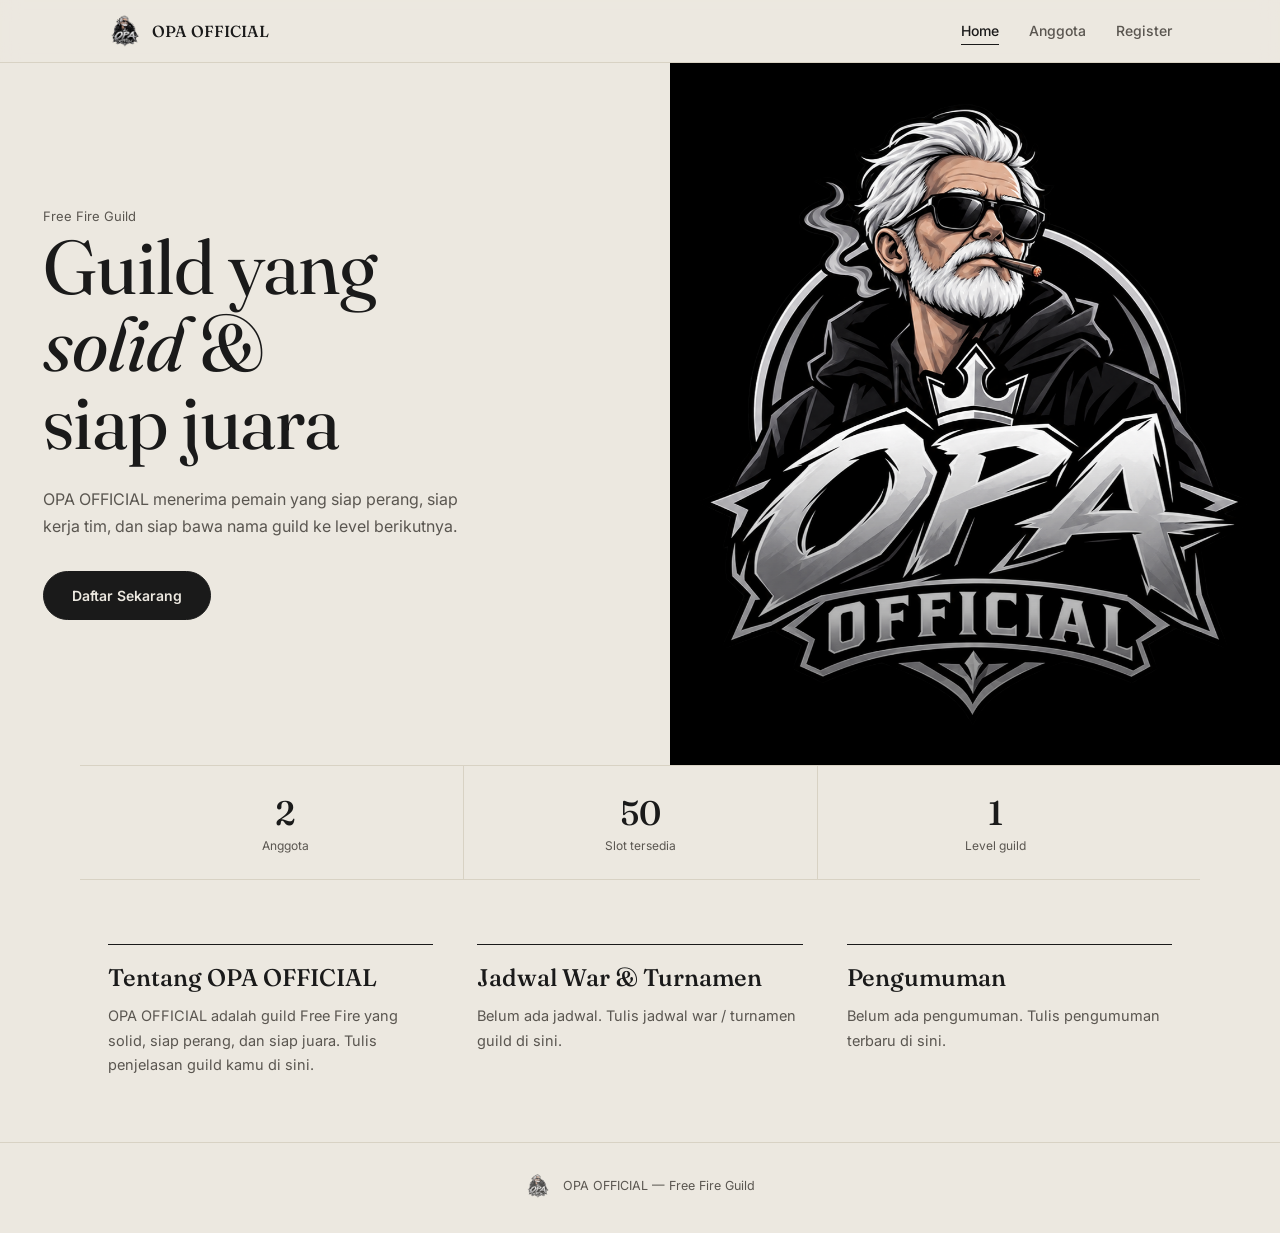
==== commit 484e623a: "Add files via upload" ====
--- a/index.html
+++ b/index.html
@@ -4,6 +4,8 @@
 <meta charset="UTF-8">
 <meta name="viewport" content="width=device-width, initial-scale=1.0">
 <title>OPA OFFICIAL — Guild Free Fire</title>
+<link rel="icon" type="image/png" href="logo.png">
+<link rel="apple-touch-icon" href="logo.png">
 <link rel="preconnect" href="https://fonts.googleapis.com">
 <link rel="preconnect" href="https://fonts.gstatic.com" crossorigin>
 <link href="https://fonts.googleapis.com/css2?family=Fraunces:ital,opsz,wght@0,9..144,400;0,9..144,600;1,9..144,500;1,9..144,600&family=Inter:wght@400;500;600;700&display=swap" rel="stylesheet">
@@ -16,13 +18,18 @@
   <div class="hotbar__inner">
     <a class="brand" href="#home" data-nav="home">
       <img src="logo.png" alt="OPA OFFICIAL">
-      <span>OPA<br>OFFICIAL</span>
+      <span>OPA OFFICIAL</span>
     </a>
 
     <nav class="hotbar__nav" id="nav">
       <a href="#home" data-nav="home" class="active">Home</a>
       <a href="#anggota" data-nav="anggota">Anggota</a>
       <a href="#register" data-nav="register">Register</a>
+    </nav>
+
+    <button class="menu-btn" id="menuBtn" aria-label="Buka menu" aria-expanded="false">
+      <span></span><span></span><span></span>
+    </button>
     </nav>
   </div>
 </header>
--- a/style.css
+++ b/style.css
@@ -57,11 +57,12 @@
   backdrop-filter: blur(10px); -webkit-backdrop-filter: blur(10px);
   border-bottom: 1px solid var(--line);
 }
-.hotbar__inner { max-width: 1120px; margin: 0 auto; display: flex; align-items: center; justify-content: space-between; padding: 14px 28px; }
-
-.brand { display: flex; align-items: center; gap: 12px; }
-.brand img { width: 40px; height: 40px; object-fit: contain; border-radius: 50%; }
-.brand span { font-family: var(--font-serif); font-size: 16px; font-weight: 500; line-height: 1.15; }
+.hotbar__inner { position: relative; max-width: 1120px; margin: 0 auto; display: flex; align-items: center; justify-content: space-between; padding: 14px 28px; }
+.menu-btn { display: none; }
+
+.brand { display: flex; align-items: center; gap: 10px; }
+.brand img { width: 34px; height: 34px; object-fit: contain; flex-shrink: 0; }
+.brand span { font-family: var(--font-serif); font-size: 16px; font-weight: 500; line-height: 1; white-space: nowrap; }
 
 .hotbar__nav { display: flex; gap: 30px; }
 .hotbar__nav a { font-size: 14px; font-weight: 500; color: var(--ink-dim); transition: color .2s; position: relative; padding-bottom: 2px; }
@@ -85,18 +86,27 @@
 }
 .split__left { padding: 60px 60px 60px 28px; max-width: 640px; margin: 0 auto; width: 100%; }
 .split__left .kicker { margin-bottom: 4px; }
-.split__title { font-family: var(--font-serif); font-weight: 400; font-size: 68px; line-height: 1.05; letter-spacing: -.01em; }
+.split__title { font-family: var(--font-serif); font-weight: 400; font-size: 76px; line-height: 1.02; letter-spacing: -.01em; }
 .split__desc { color: var(--ink-dim); font-size: 16px; line-height: 1.65; margin-top: 26px; max-width: 420px; }
 .split__left .btn { margin-top: 32px; }
 
 .split__right {
   position: relative; align-self: stretch;
-  background: radial-gradient(ellipse at 50% 40%, #1c1a17, var(--dark) 70%);
-  display: flex; align-items: center; justify-content: center;
+  background: #000;
   overflow: hidden;
 }
-.split__logo { width: 62%; max-width: 340px; object-fit: contain; filter: drop-shadow(0 24px 48px rgba(0,0,0,.5)); animation: logoIn .9s var(--ease) both; }
-@keyframes logoIn { from { opacity: 0; transform: scale(.92); } to { opacity: 1; transform: none; } }
+.split__logo {
+  position: absolute; inset: 0; width: 100%; height: 100%;
+  object-fit: cover; object-position: center 32%;
+  transform: scale(1.55);
+  animation: logoIn .9s var(--ease) both;
+}
+.split__right::after {
+  content: ''; position: absolute; inset: 0;
+  background: linear-gradient(0deg, rgba(0,0,0,.55), transparent 45%);
+  pointer-events: none;
+}
+@keyframes logoIn { from { opacity: 0; transform: scale(1.04); } to { opacity: 1; transform: none; } }
 
 /* ============ STAT STRIP ============ */
 .stat-strip {
@@ -242,28 +252,46 @@
 /* ============ MOBILE ============ */
 @media (max-width: 860px) {
   .split { grid-template-columns: 1fr; min-height: auto; }
-  .split__left { padding: 40px 20px 36px; order: 2; }
-  .split__title { font-size: 42px; }
-  .split__right { order: 1; min-height: 280px; padding: 30px 0; }
-  .split__logo { width: 44%; max-width: 200px; }
+  .split__left { padding: 36px 20px 44px; order: 2; }
+  .split__title { font-size: 46px; }
+  .split__right { order: 1; height: 68vh; min-height: 420px; }
 }
 
 @media (max-width: 720px) {
-  .hotbar__inner { padding: 10px 18px; }
+  .hotbar__inner { padding: 12px 18px; }
   .brand span { font-size: 13px; }
 
+  .menu-btn {
+    display: flex; flex-direction: column; justify-content: center; gap: 5px;
+    width: 36px; height: 36px; padding: 0;
+    background: transparent; border: none; cursor: pointer;
+  }
+  .menu-btn span { display: block; width: 100%; height: 1.5px; background: var(--ink); transition: transform .3s var(--ease), opacity .2s; }
+  .menu-btn[aria-expanded="true"] span:nth-child(1) { transform: translateY(6.5px) rotate(45deg); }
+  .menu-btn[aria-expanded="true"] span:nth-child(2) { opacity: 0; }
+  .menu-btn[aria-expanded="true"] span:nth-child(3) { transform: translateY(-6.5px) rotate(-45deg); }
+
   .hotbar__nav {
-    position: fixed; left: 0; right: 0; bottom: 0; z-index: 40;
-    background: rgba(236,232,224,.96);
-    backdrop-filter: blur(12px); -webkit-backdrop-filter: blur(12px);
-    border-top: 1px solid var(--line);
-    padding: 10px 18px calc(10px + env(safe-area-inset-bottom));
-    justify-content: space-around; gap: 0;
+    position: absolute; left: 0; right: 0; top: 100%; z-index: 40;
+    display: flex; flex-direction: column; gap: 0;
+    background: var(--cream);
+    border-top: 1px solid var(--line); border-bottom: 1px solid var(--line);
+    box-shadow: 0 16px 32px rgba(0,0,0,.12);
+    max-height: 0; overflow: hidden; opacity: 0;
+    pointer-events: none;
+    transition: max-height .35s var(--ease), opacity .25s var(--ease);
   }
-  .hotbar__nav a.active::after { bottom: -8px; }
-
-  .main { padding-bottom: 70px; }
-  .footer { padding-bottom: 86px; }
+  .hotbar__nav.open { max-height: 260px; opacity: 1; pointer-events: auto; }
+  .hotbar__nav a {
+    padding: 16px 22px; font-size: 16px;
+    border-bottom: 1px solid var(--line);
+  }
+  .hotbar__nav a:last-child { border-bottom: none; }
+  .hotbar__nav a.active::after { display: none; }
+  .hotbar__nav a.active { color: var(--ink); font-weight: 700; }
+
+  .main { padding-bottom: 0; }
+  .footer { padding-bottom: 34px; }
 
   .view__head { padding: 36px 20px 0; }
   .view__title { font-size: 34px; }
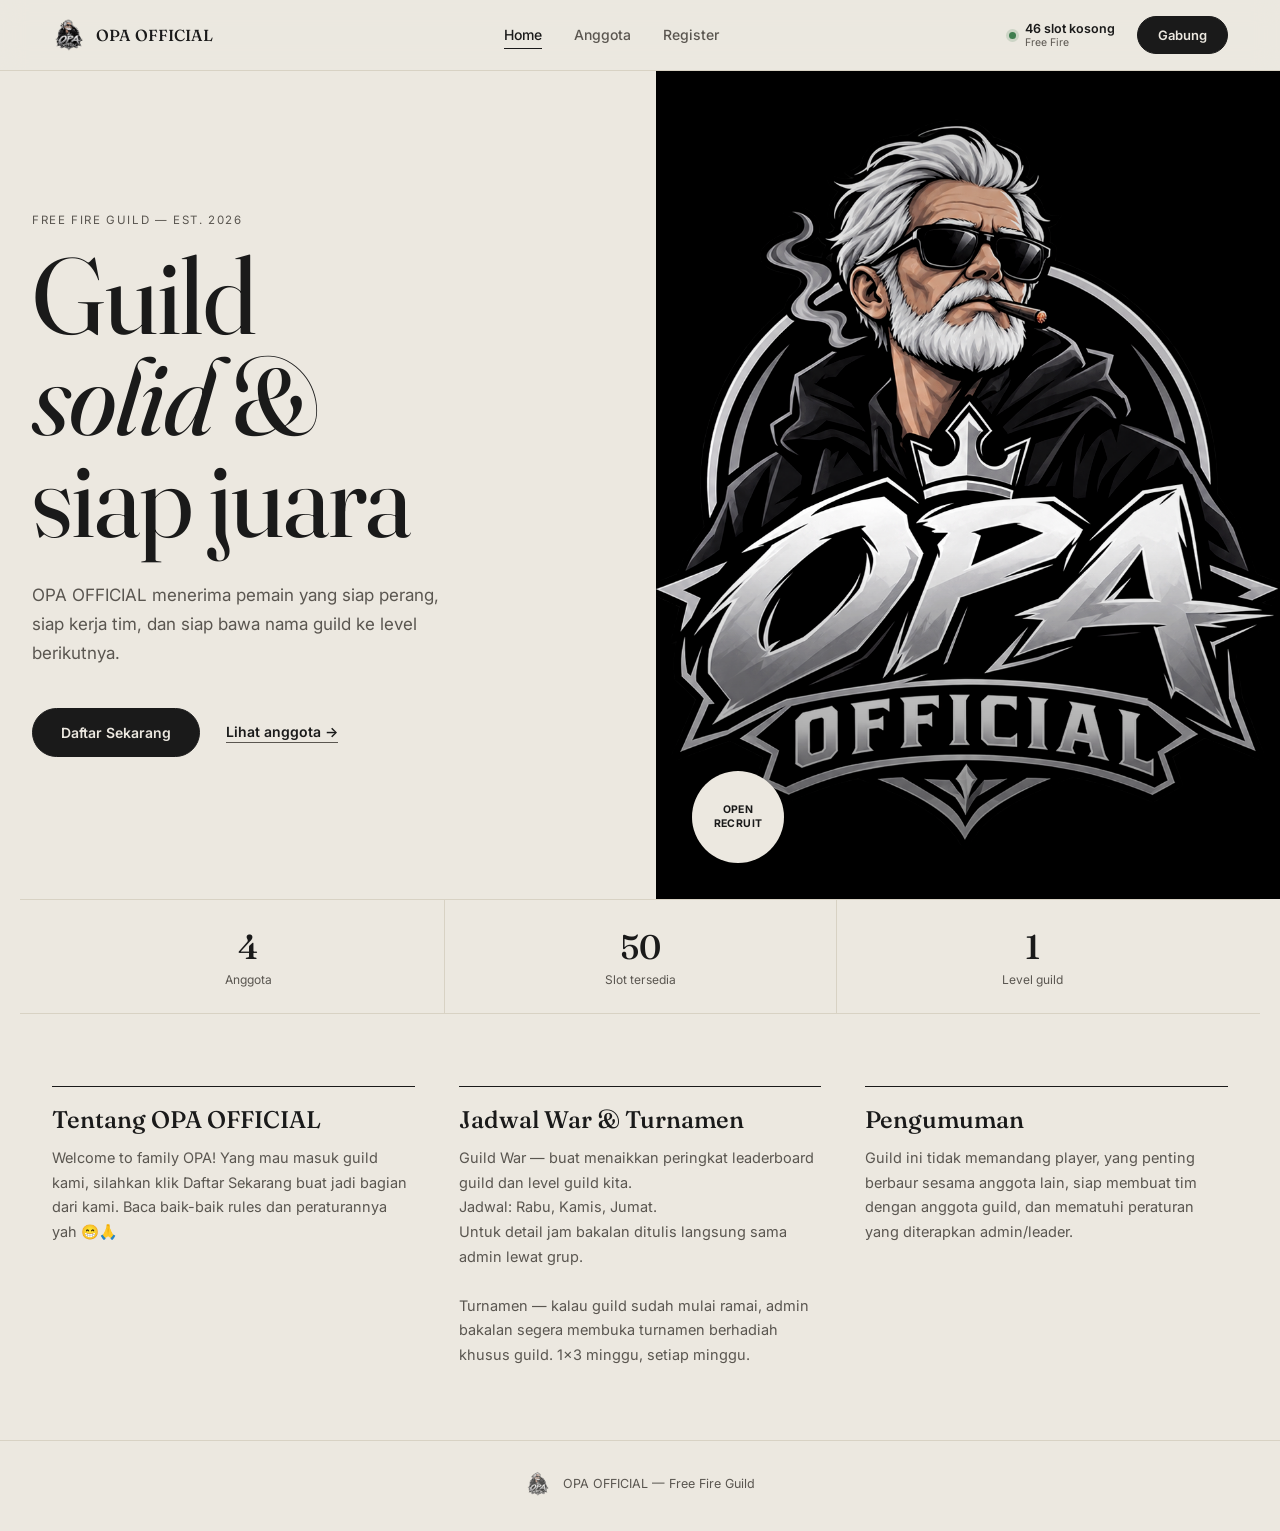
==== commit c2e8eb1f: "Add files via upload" ====
--- a/index.html
+++ b/index.html
@@ -27,10 +27,19 @@
       <a href="#register" data-nav="register">Register</a>
     </nav>
 
-    <button class="menu-btn" id="menuBtn" aria-label="Buka menu" aria-expanded="false">
-      <span></span><span></span><span></span>
-    </button>
-    </nav>
+    <div class="hotbar__right">
+      <div class="hotbar__status">
+        <span class="hotbar__dot"></span>
+        <div>
+          <b id="hbSlot">50 slot</b>
+          <small>Free Fire</small>
+        </div>
+      </div>
+      <a href="#register" data-nav="register" class="btn btn--primary btn--sm hotbar__cta">Gabung</a>
+      <button class="menu-btn" id="menuBtn" aria-label="Buka menu" aria-expanded="false">
+        <span></span><span></span><span></span>
+      </button>
+    </div>
   </div>
 </header>
 
@@ -41,13 +50,19 @@
 
     <div class="split">
       <div class="split__left">
-        <p class="kicker">Free Fire Guild</p>
-        <h1 class="split__title">Guild yang<br><em>solid</em> &amp;<br>siap juara</h1>
+        <p class="kicker">Free Fire Guild &mdash; Est. 2026</p>
+        <h1 class="split__title">Guild<br><em>solid</em> &amp;<br>siap juara</h1>
         <p class="split__desc">OPA OFFICIAL menerima pemain yang siap perang, siap kerja tim, dan siap bawa nama guild ke level berikutnya.</p>
-        <a href="#register" data-nav="register" class="btn btn--primary">Daftar Sekarang</a>
+        <div class="split__cta">
+          <a href="#register" data-nav="register" class="btn btn--primary">Daftar Sekarang</a>
+          <a href="#anggota" data-nav="anggota" class="split__link">Lihat anggota &rarr;</a>
+        </div>
       </div>
       <div class="split__right">
         <img src="logo.png" alt="OPA OFFICIAL" class="split__logo">
+        <div class="split__badge">
+          <span>OPEN<br>RECRUIT</span>
+        </div>
       </div>
     </div>
 
--- a/style.css
+++ b/style.css
@@ -53,21 +53,30 @@
 /* ============ HOTBAR ============ */
 .hotbar {
   position: sticky; top: 0; z-index: 30;
-  background: rgba(236,232,224,.88);
-  backdrop-filter: blur(10px); -webkit-backdrop-filter: blur(10px);
+  background: rgba(236,232,224,.85);
+  backdrop-filter: blur(12px); -webkit-backdrop-filter: blur(12px);
   border-bottom: 1px solid var(--line);
 }
-.hotbar__inner { position: relative; max-width: 1120px; margin: 0 auto; display: flex; align-items: center; justify-content: space-between; padding: 14px 28px; }
+.hotbar__inner { position: relative; max-width: 1240px; margin: 0 auto; display: flex; align-items: center; justify-content: space-between; padding: 16px 32px; }
 .menu-btn { display: none; }
 
 .brand { display: flex; align-items: center; gap: 10px; }
 .brand img { width: 34px; height: 34px; object-fit: contain; flex-shrink: 0; }
 .brand span { font-family: var(--font-serif); font-size: 16px; font-weight: 500; line-height: 1; white-space: nowrap; }
 
-.hotbar__nav { display: flex; gap: 30px; }
+.hotbar__nav { display: flex; gap: 32px; }
 .hotbar__nav a { font-size: 14px; font-weight: 500; color: var(--ink-dim); transition: color .2s; position: relative; padding-bottom: 2px; }
 .hotbar__nav a.active, .hotbar__nav a:hover { color: var(--ink); }
 .hotbar__nav a.active::after { content: ''; position: absolute; left: 0; right: 0; bottom: -4px; height: 1px; background: var(--ink); }
+
+.hotbar__right { display: flex; align-items: center; gap: 22px; }
+.hotbar__status { display: flex; align-items: center; gap: 9px; }
+.hotbar__dot { width: 7px; height: 7px; border-radius: 50%; background: var(--success); box-shadow: 0 0 0 3px rgba(63,125,79,.18); flex-shrink: 0; animation: dotPulse 2.4s ease-in-out infinite; }
+@keyframes dotPulse { 0%, 100% { opacity: 1; } 50% { opacity: .45; } }
+.hotbar__status div { display: flex; flex-direction: column; line-height: 1.25; }
+.hotbar__status b { font-size: 12.5px; font-weight: 600; }
+.hotbar__status small { font-size: 10.5px; color: var(--ink-dim); }
+.hotbar__cta { padding: 10px 20px; font-size: 13px; }
 
 /* ============ LAYOUT ============ */
 .main { position: relative; flex: 1; width: 100%; }
@@ -75,20 +84,22 @@
 .view.active { display: block; animation: viewIn .5s var(--ease) both; }
 @keyframes viewIn { from { opacity: 0; transform: translateY(8px); } to { opacity: 1; transform: none; } }
 
-.view__head { max-width: 1120px; margin: 0 auto; padding: 48px 28px 0; }
-.kicker { font-size: 13px; color: var(--ink-dim); }
-.view__title { font-family: var(--font-serif); font-weight: 500; font-size: 46px; line-height: 1.1; margin-top: 8px; }
-.view__sub { color: var(--ink-dim); font-size: 15px; margin-top: 14px; max-width: 460px; line-height: 1.6; }
+.view__head { max-width: 1240px; margin: 0 auto; padding: 56px 32px 0; }
+.kicker { font-size: 13px; color: var(--ink-dim); letter-spacing: .02em; }
+.view__title { font-family: var(--font-serif); font-weight: 500; font-size: 50px; line-height: 1.08; margin-top: 10px; }
+.view__sub { color: var(--ink-dim); font-size: 15px; margin-top: 16px; max-width: 460px; line-height: 1.6; }
 
 /* ============ SPLIT HERO ============ */
 .split {
-  display: grid; grid-template-columns: 1.1fr 1fr; align-items: center; min-height: 78vh;
-}
-.split__left { padding: 60px 60px 60px 28px; max-width: 640px; margin: 0 auto; width: 100%; }
-.split__left .kicker { margin-bottom: 4px; }
-.split__title { font-family: var(--font-serif); font-weight: 400; font-size: 76px; line-height: 1.02; letter-spacing: -.01em; }
-.split__desc { color: var(--ink-dim); font-size: 16px; line-height: 1.65; margin-top: 26px; max-width: 420px; }
-.split__left .btn { margin-top: 32px; }
+  display: grid; grid-template-columns: 1.05fr 1fr; align-items: stretch; min-height: 92vh;
+}
+.split__left { display: flex; flex-direction: column; justify-content: center; padding: 60px 64px 60px 32px; max-width: 680px; margin: 0 auto; width: 100%; }
+.split__left .kicker { margin-bottom: 18px; text-transform: uppercase; letter-spacing: .14em; font-size: 11.5px; }
+.split__title { font-family: var(--font-serif); font-weight: 400; font-size: 108px; line-height: .94; letter-spacing: -.015em; }
+.split__desc { color: var(--ink-dim); font-size: 17px; line-height: 1.7; margin-top: 32px; max-width: 420px; }
+.split__cta { display: flex; align-items: center; gap: 26px; margin-top: 40px; flex-wrap: wrap; }
+.split__link { font-size: 14px; font-weight: 600; color: var(--ink); border-bottom: 1px solid var(--ink-dim); padding-bottom: 2px; transition: border-color .2s, opacity .2s; }
+.split__link:hover { border-color: var(--ink); }
 
 .split__right {
   position: relative; align-self: stretch;
@@ -100,17 +111,32 @@
   object-fit: cover; object-position: center 32%;
   transform: scale(1.55);
   animation: logoIn .9s var(--ease) both;
+  filter: contrast(1.05) saturate(1.08);
 }
 .split__right::after {
   content: ''; position: absolute; inset: 0;
-  background: linear-gradient(0deg, rgba(0,0,0,.55), transparent 45%);
+  background: linear-gradient(0deg, rgba(0,0,0,.6), transparent 42%), linear-gradient(200deg, rgba(0,0,0,.25), transparent 55%);
   pointer-events: none;
 }
+.split__badge {
+  position: absolute; left: 36px; bottom: 36px; z-index: 2;
+  width: 92px; height: 92px; border-radius: 50%;
+  background: var(--cream); color: var(--ink);
+  display: flex; align-items: center; justify-content: center;
+  text-align: center; font-size: 10.5px; font-weight: 700; letter-spacing: .04em;
+  line-height: 1.35; text-transform: uppercase;
+  box-shadow: 0 12px 28px rgba(0,0,0,.35);
+  animation: badgeIn .7s var(--ease) .3s both, badgeSpin 22s linear infinite;
+}
+.split__badge span { transform: rotate(0deg); }
+@keyframes badgeIn { from { opacity: 0; transform: scale(.7); } to { opacity: 1; transform: scale(1); } }
+@keyframes badgeSpin { from { transform: rotate(0deg); } to { transform: rotate(360deg); } }
+
 @keyframes logoIn { from { opacity: 0; transform: scale(1.04); } to { opacity: 1; transform: none; } }
 
 /* ============ STAT STRIP ============ */
 .stat-strip {
-  max-width: 1120px; margin: 0 auto; padding: 0 28px;
+  max-width: 1240px; margin: 0 auto; padding: 0 32px;
   display: grid; grid-template-columns: repeat(3, 1fr);
   border-top: 1px solid var(--line); border-bottom: 1px solid var(--line);
 }
@@ -120,14 +146,13 @@
 .stat-strip span { font-size: 12px; color: var(--ink-dim); margin-top: 4px; display: block; }
 
 /* ============ EDITORIAL (info guild) ============ */
-.editorial { max-width: 1120px; margin: 0 auto; padding: 64px 28px; display: grid; grid-template-columns: repeat(auto-fit, minmax(280px, 1fr)); gap: 44px; }
+.editorial { max-width: 1240px; margin: 0 auto; padding: 72px 32px; display: grid; grid-template-columns: repeat(auto-fit, minmax(280px, 1fr)); gap: 44px; }
 .editorial > div { border-top: 1px solid var(--ink); padding-top: 18px; }
 .editorial h3 { font-family: var(--font-serif); font-size: 24px; font-weight: 500; }
 .editorial p { color: var(--ink-dim); font-size: 14.5px; line-height: 1.7; margin-top: 12px; white-space: pre-line; }
 
 /* ============ ANGGOTA ============ */
-#view-anggota .roster, #view-anggota .switch, #view-anggota .search, #view-anggota .empty { max-width: 780px; margin-left: auto; margin-right: auto; padding-left: 28px; padding-right: 28px; }
-#view-anggota .roster, #view-anggota .empty { padding-left: 28px; padding-right: 28px; }
+#view-anggota .roster, #view-anggota .switch, #view-anggota .search, #view-anggota .empty { max-width: 860px; margin-left: auto; margin-right: auto; padding-left: 32px; padding-right: 32px; }
 
 .switch { display: flex; gap: 28px; margin-top: 36px; margin-bottom: 24px; border-bottom: 1px solid var(--line); }
 .switch__opt { background: transparent; border: none; color: var(--ink-dim); padding: 0 0 14px; font-size: 15px; font-weight: 500; cursor: pointer; display: flex; align-items: center; gap: 8px; position: relative; transition: color .2s; }
@@ -148,13 +173,14 @@
 .roster-row__sub { font-size: 12.5px; color: var(--ink-dim); margin-top: 4px; }
 .tagchip { display: inline-flex; padding: 3px 10px; border: 1px solid var(--line); border-radius: 999px; font-size: 10.5px; font-weight: 600; color: var(--ink-dim); }
 .tagchip--lead { background: var(--ink); color: var(--cream); border-color: var(--ink); }
+.tagchip--officer { border-color: var(--ink); color: var(--ink); font-weight: 700; }
 .tagchip--ok { color: var(--success); border-color: var(--success); }
 .tagchip--wait { color: var(--accent); border-color: var(--accent); }
 .empty { text-align: center; color: var(--ink-dim); font-size: 14px; padding: 48px 10px; }
 .empty[hidden] { display: none; }
 
 /* ============ REGISTER ============ */
-.track { max-width: 1120px; margin: 0 auto; padding: 0 28px; display: flex; align-items: flex-start; justify-content: center; gap: 0; margin-top: 40px; margin-bottom: 8px; }
+.track { max-width: 1240px; margin: 0 auto; padding: 0 32px; display: flex; align-items: flex-start; justify-content: center; gap: 0; margin-top: 40px; margin-bottom: 8px; }
 .track__pt { display: flex; flex-direction: column; align-items: center; gap: 10px; }
 .track__pt i { width: 34px; height: 34px; border-radius: 50%; display: flex; align-items: center; justify-content: center; font-style: normal; font-family: var(--font-serif); font-size: 15px; border: 1px solid var(--line); color: var(--ink-dim); transition: background .3s var(--ease), border-color .3s, color .3s; }
 .track__pt em { font-style: normal; font-size: 12px; color: var(--ink-dim); transition: color .3s; }
@@ -168,7 +194,7 @@
 .step.active { display: block; animation: stepIn .4s var(--ease) both; }
 @keyframes stepIn { from { opacity: 0; transform: translateY(14px); } to { opacity: 1; transform: none; } }
 
-.panel { max-width: 720px; margin: 32px auto 0; padding: 0 28px 64px; }
+.panel { max-width: 760px; margin: 32px auto 0; padding: 0 32px 64px; }
 .panel__title { font-family: var(--font-serif); font-size: 36px; font-weight: 500; }
 .panel__sub { color: var(--ink-dim); font-size: 14.5px; margin-top: 10px; }
 
@@ -252,14 +278,17 @@
 /* ============ MOBILE ============ */
 @media (max-width: 860px) {
   .split { grid-template-columns: 1fr; min-height: auto; }
-  .split__left { padding: 36px 20px 44px; order: 2; }
-  .split__title { font-size: 46px; }
-  .split__right { order: 1; height: 68vh; min-height: 420px; }
+  .split__left { padding: 40px 20px 48px; order: 2; }
+  .split__title { font-size: 58px; }
+  .split__right { order: 1; height: 70vh; min-height: 460px; }
+  .split__badge { width: 76px; height: 76px; left: 20px; bottom: 20px; font-size: 9.5px; }
 }
 
 @media (max-width: 720px) {
   .hotbar__inner { padding: 12px 18px; }
   .brand span { font-size: 13px; }
+  .hotbar__status { display: none; }
+  .hotbar__cta { display: none; }
 
   .menu-btn {
     display: flex; flex-direction: column; justify-content: center; gap: 5px;
@@ -290,6 +319,9 @@
   .hotbar__nav a.active::after { display: none; }
   .hotbar__nav a.active { color: var(--ink); font-weight: 700; }
 
+  .split__cta { gap: 18px; margin-top: 30px; }
+  .split__desc { font-size: 15.5px; margin-top: 22px; }
+
   .main { padding-bottom: 0; }
   .footer { padding-bottom: 34px; }
 
